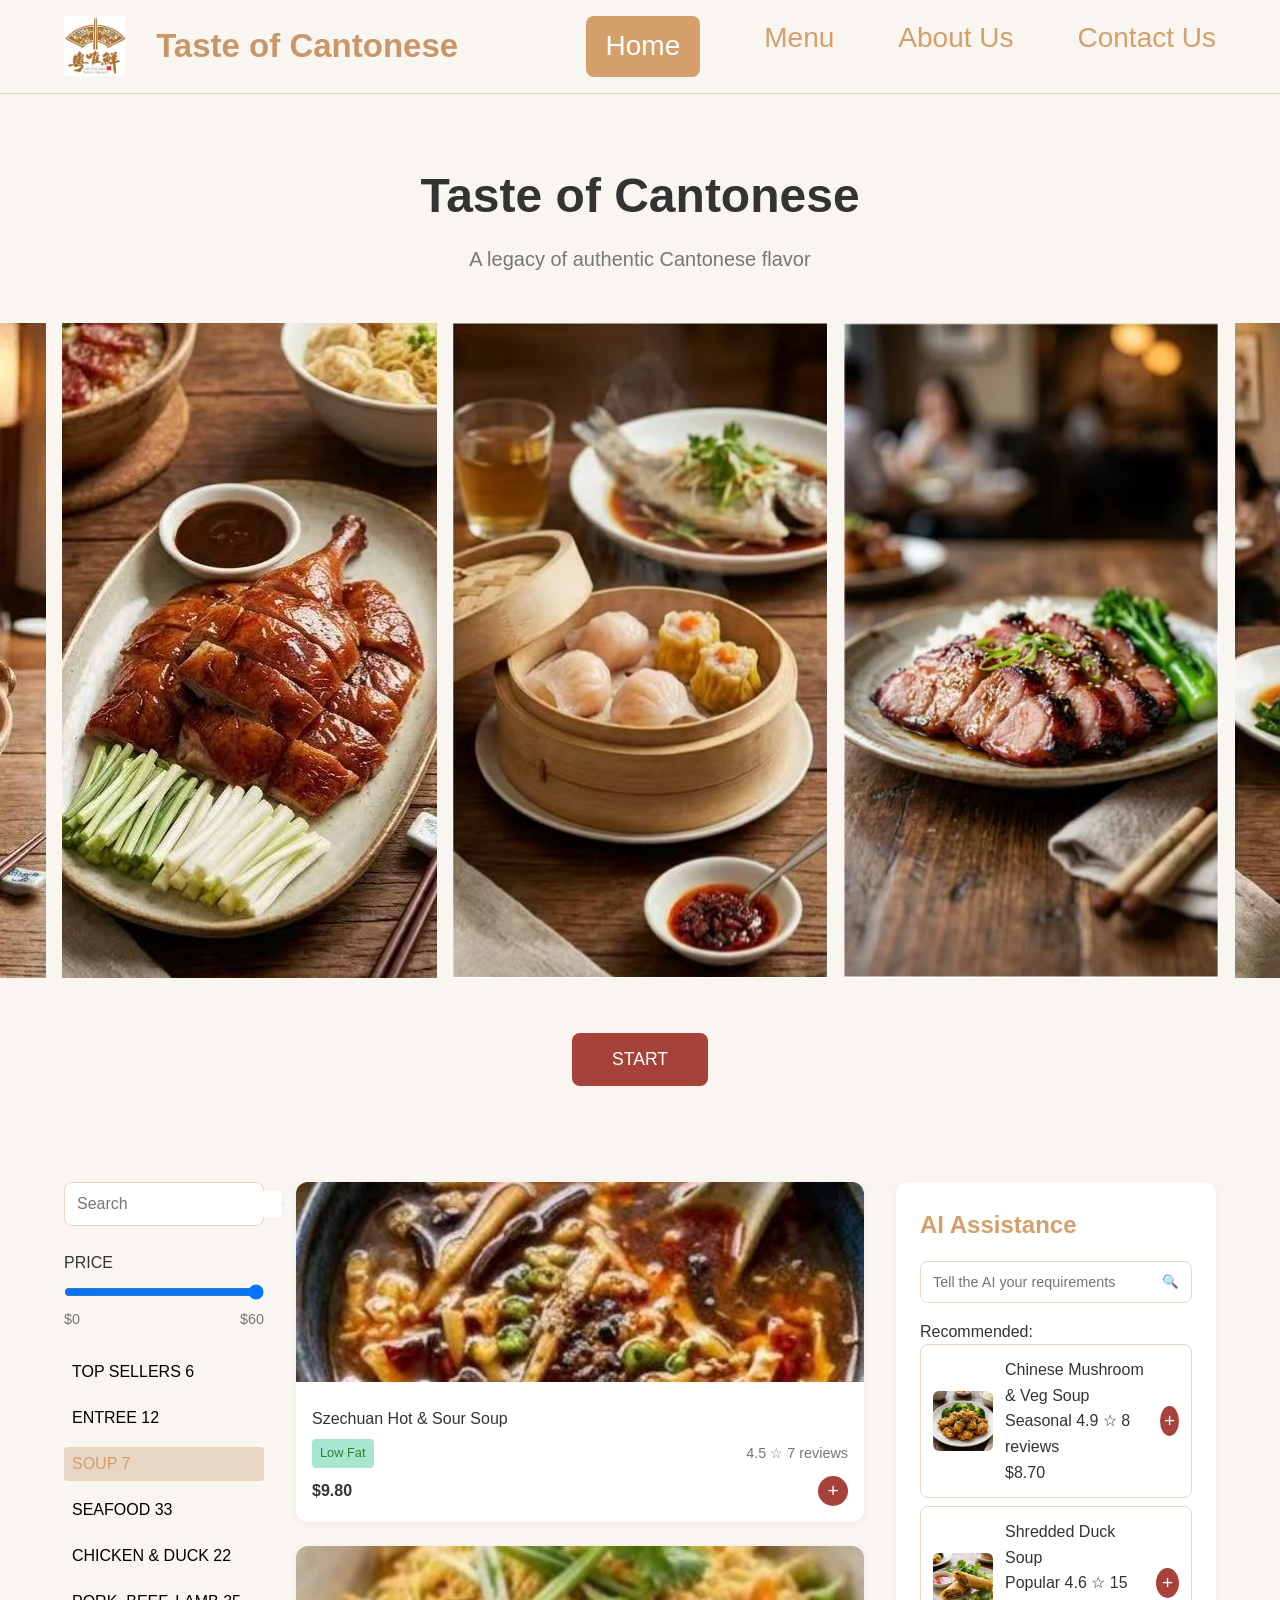
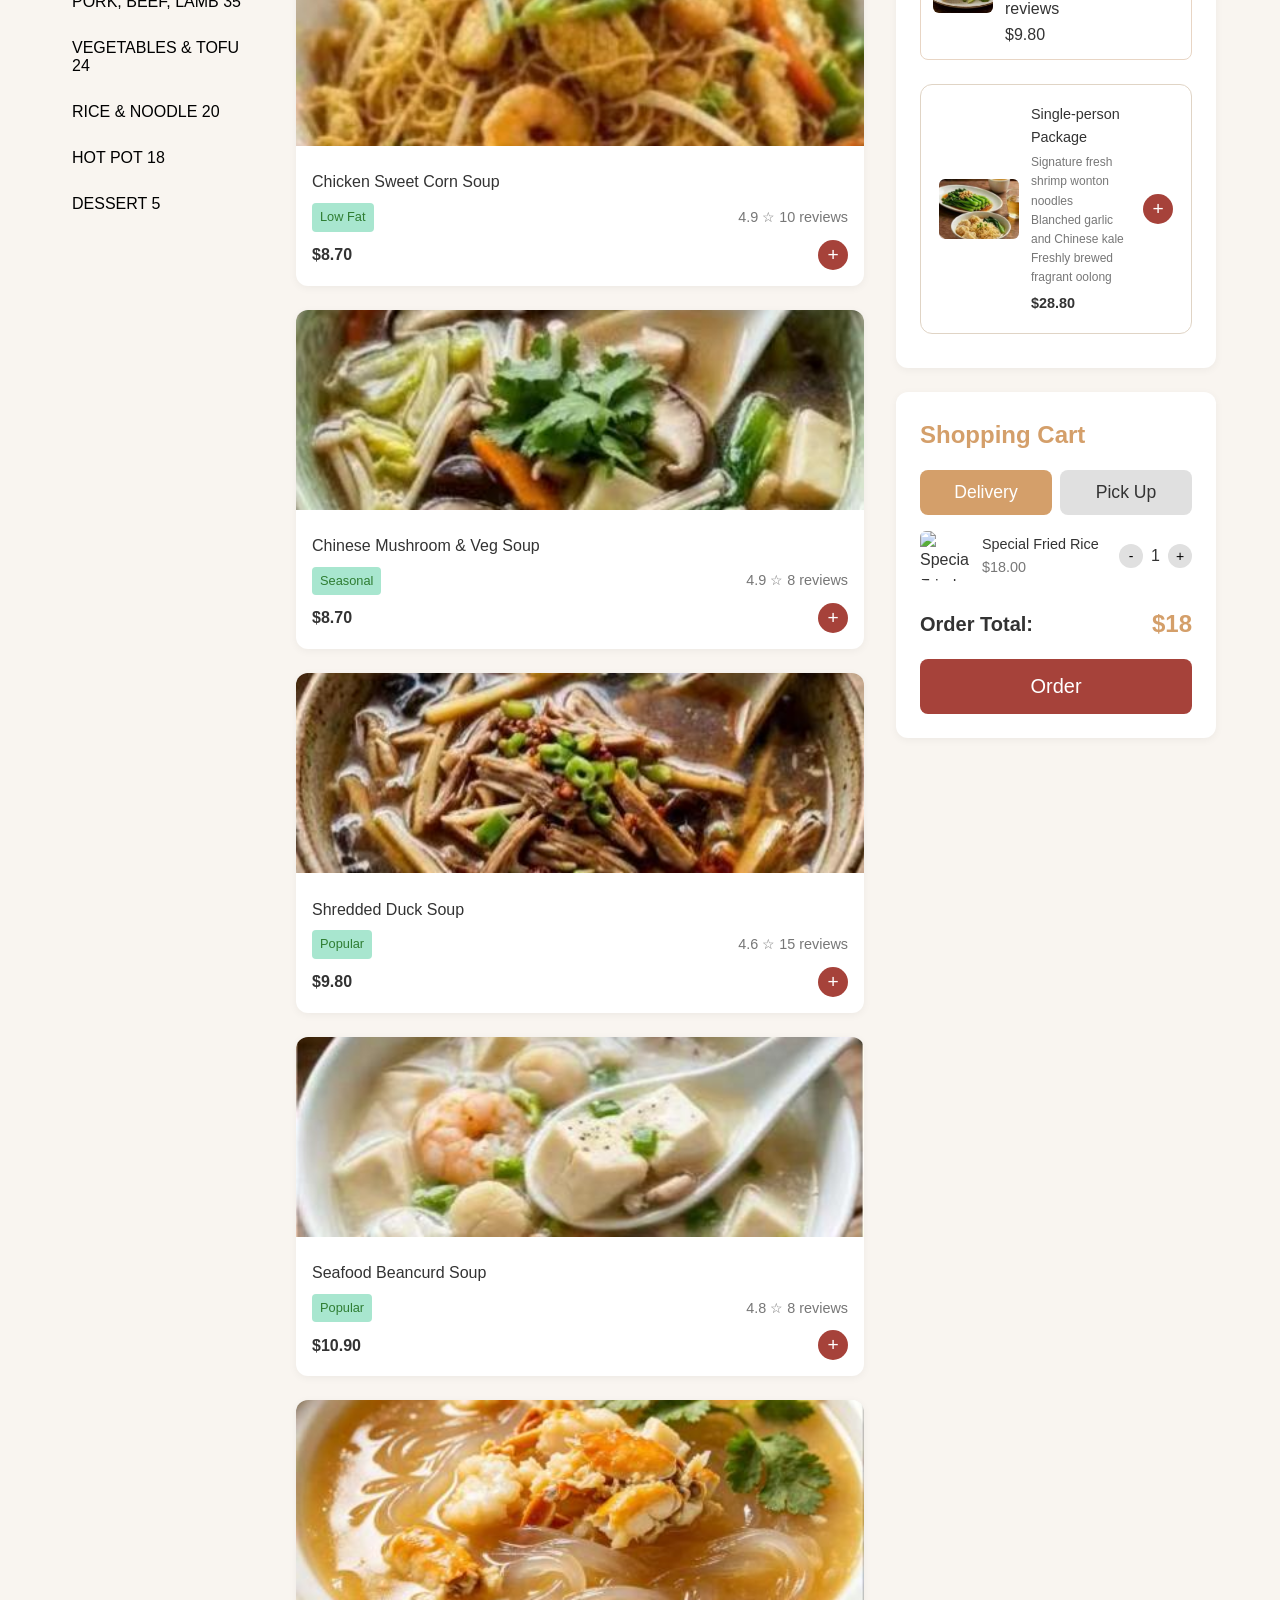
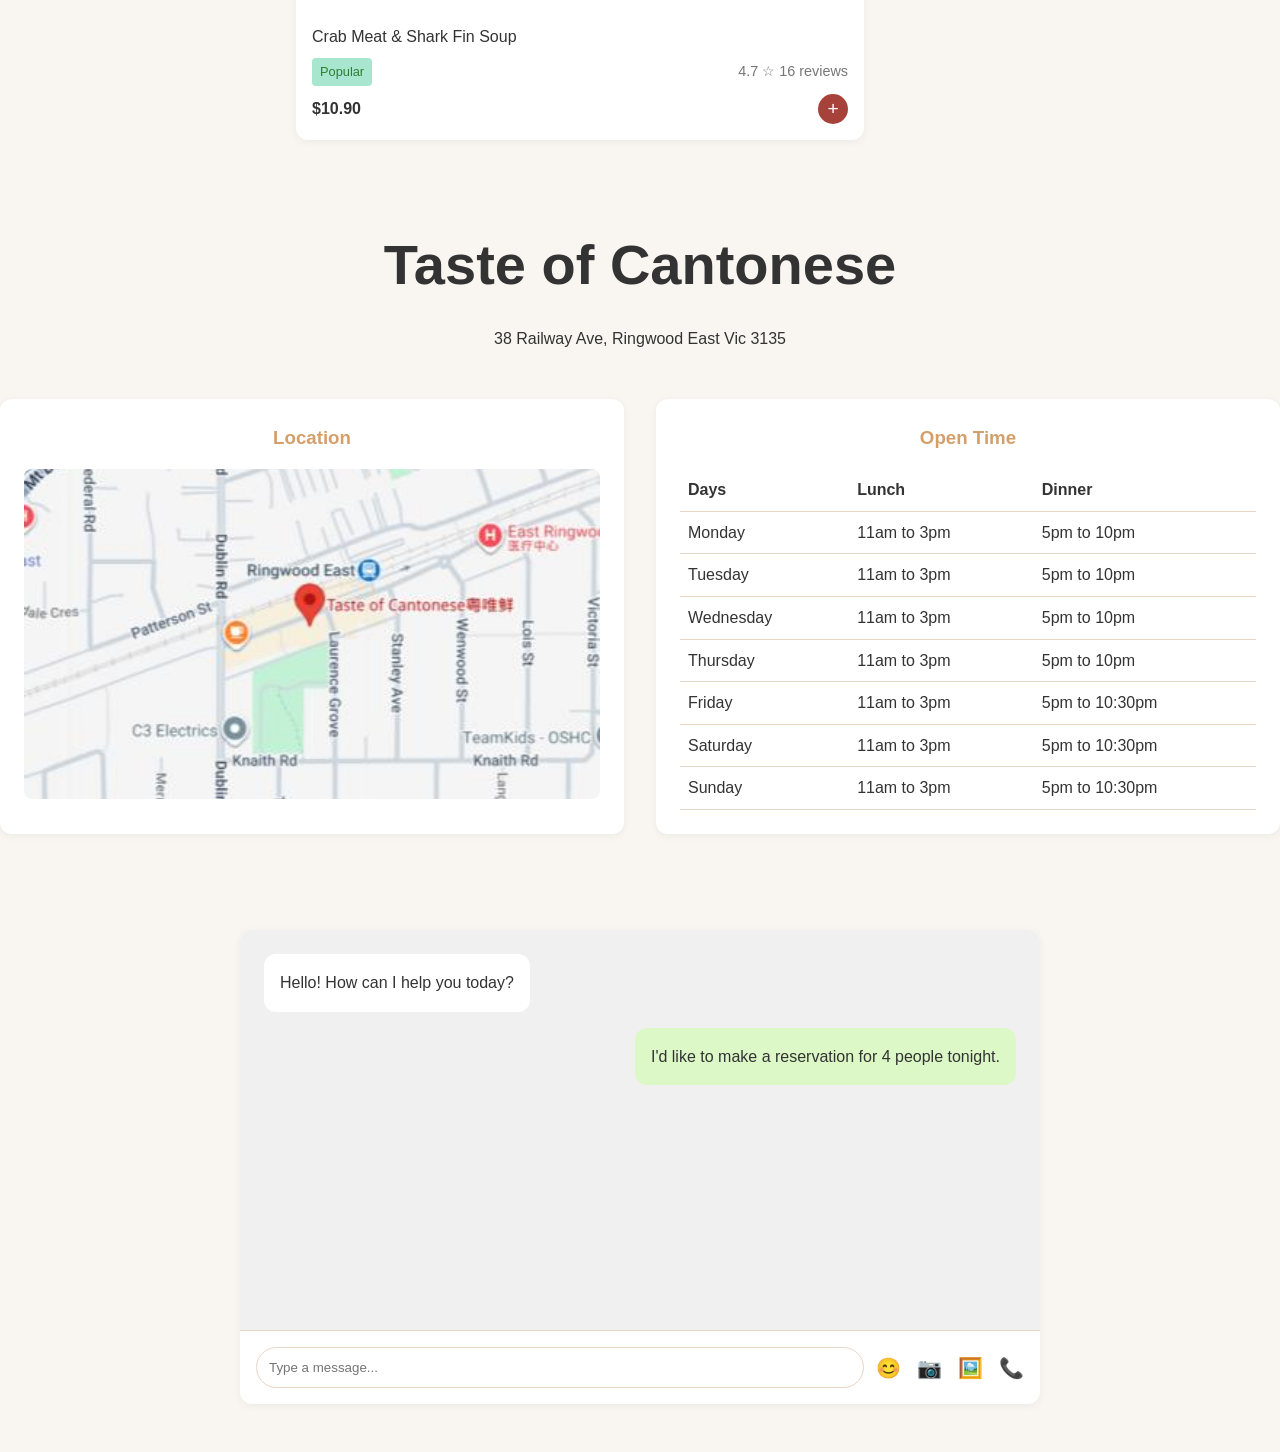
==== my-first-website/index.html @ 7be502c4 "add subtitle beside the logo" ====
<!DOCTYPE html>
<html lang="en">
<head>
    <meta charset="UTF-8">
    <meta name="viewport" content="width=device-width, initial-scale=1.0">
    <title>Taste of Cantonese</title>
    <link rel="stylesheet" href="style.css">
</head>
<body>
  <!--navigation-->
  <nav class="navbar">
        <div class="logo">
            <img src="logo.jpg"alt="Logo">
        </div>
        <div class="header-title">
            <h2>Taste of Cantonese</h2>
        </div>
        <div class="nav-links">
            <a href="#home" class="active">Home</a>
            <a href="#menu">Menu</a>
            <a href="#about">About Us</a>
            <a href="#contact">Contact Us</a>
        </div>
    </nav>
  <!--Home-->
  <section id="home" class="home-page">
        <h1 class="home-title">Taste of Cantonese</h1>
        <p class="home-subtitle">A legacy of authentic Cantonese flavor</p>
        
        <div class="food-gallery">
            <div class="food-card">
                <img src="food1.jpg" alt="Claypot Rice">
            </div>
            <div class="food-card">
                <img src="food2.jpg" alt="Roast Duck">
            </div>
            <div class="food-card">
                <img src="food3.jpg" alt="Dim Sum">
            </div>
            <div class="food-card">
                <img src="food4.jpg" alt="BBQ Pork">
            </div>
            <div class="food-card">
                <img src="food5.jpg" alt="Beef Noodles">
            </div>
        </div>

        <button class="start-btn">START</button>
    </section>

  <!--Menu-->
  <section id="menu" class="menu-page container">
        <!-- Sidebar Filters -->
        <div class="sidebar">
            <div class="search-bar">
                <input type="text" placeholder="Search">
                <button type="submit"></button>
            </div>

            <div class="price-filter">
                <label>PRICE</label>
                <input type="range" min="0" max="60" value="60" class="price-slider">
                <div class="price-range">
                    <span>$0</span>
                    <span>$60</span>
                </div>
            </div>

            <div class="category-list">
                <button>TOP SELLERS 6</button>
                <button>ENTREE 12</button>
                <button class="active">SOUP 7</button>
                <button>SEAFOOD 33</button>
                <button>CHICKEN & DUCK 22</button>
                <button>PORK, BEEF, LAMB 35</button>
                <button>VEGETABLES & TOFU 24</button>
                <button>RICE & NOODLE 20</button>
                <button>HOT POT 18</button>
                <button>DESSERT 5</button>
            </div>
        </div>

  <!--Menu Grid-->
  <div class="menu-grid">
            <!-- Soup Items -->
            <div class="menu-card" onclick="openModal('Szechuan Hot & Sour Soup', '$9.80', 'menucard1.jpg', 'Low Fat', 4.5, '7 reviews')">
                <img src="menucard7.jpg" alt="Szechuan Hot & Sour Soup">
                <div class="card-content">
                    <h3 class="card-title">Szechuan Hot & Sour Soup</h3>
                    <div class="card-tags">
                        <span class="tag">Low Fat</span>
                        <div class="rating">
                            <span>4.5</span>
                            <span>☆</span>
                            <span>7 reviews</span>
                        </div>
                    </div>
                    <div class="card-footer">
                        <span class="price">$9.80</span>
                        <button class="add-btn">+</button>
                    </div>
                </div>
            </div>

            <div class="menu-card">
                <img src="menucard8.jpg" alt="Chicken Sweet Corn Soup">
                <div class="card-content">
                    <h3 class="card-title">Chicken Sweet Corn Soup</h3>
                    <div class="card-tags">
                        <span class="tag">Low Fat</span>
                        <div class="rating">
                            <span>4.9</span>
                            <span>☆</span>
                            <span>10 reviews</span>
                        </div>
                    </div>
                    <div class="card-footer">
                        <span class="price">$8.70</span>
                        <button class="add-btn">+</button>
                    </div>
                </div>
            </div>

            <div class="menu-card">
                <img src="menucard9.jpg" alt="Chinese Mushroom & Veg Soup">
                <div class="card-content">
                    <h3 class="card-title">Chinese Mushroom & Veg Soup</h3>
                    <div class="card-tags">
                        <span class="tag">Seasonal</span>
                        <div class="rating">
                            <span>4.9</span>
                            <span>☆</span>
                            <span>8 reviews</span>
                        </div>
                    </div>
                    <div class="card-footer">
                        <span class="price">$8.70</span>
                        <button class="add-btn">+</button>
                    </div>
                </div>
            </div>

            <div class="menu-card">
                <img src="menucard10.jpg" alt="Shredded Duck Soup">
                <div class="card-content">
                    <h3 class="card-title">Shredded Duck Soup</h3>
                    <div class="card-tags">
                        <span class="tag">Popular</span>
                        <div class="rating">
                            <span>4.6</span>
                            <span>☆</span>
                            <span>15 reviews</span>
                        </div>
                    </div>
                    <div class="card-footer">
                        <span class="price">$9.80</span>
                        <button class="add-btn">+</button>
                    </div>
                </div>
            </div>

            <div class="menu-card">
                <img src="menucard11.jpg" alt="Seafood Beancurd Soup">
                <div class="card-content">
                    <h3 class="card-title">Seafood Beancurd Soup</h3>
                    <div class="card-tags">
                        <span class="tag">Popular</span>
                        <div class="rating">
                            <span>4.8</span>
                            <span>☆</span>
                            <span>8 reviews</span>
                        </div>
                    </div>
                    <div class="card-footer">
                        <span class="price">$10.90</span>
                        <button class="add-btn">+</button>
                    </div>
                </div>
            </div>

            <div class="menu-card">
                <img src="menucard12.jpg" alt="Crab Meat & Shark Fin Soup">
                <div class="card-content">
                    <h3 class="card-title">Crab Meat & Shark Fin Soup</h3>
                    <div class="card-tags">
                        <span class="tag">Popular</span>
                        <div class="rating">
                            <span>4.7</span>
                            <span>☆</span>
                            <span>16 reviews</span>
                        </div>
                    </div>
                    <div class="card-footer">
                        <span class="price">$10.90</span>
                        <button class="add-btn">+</button>
                    </div>
                </div>
            </div>
        </div>

   <!-- Right Sidebar -->
        <div class="right-sidebar">
            <!-- AI Assistance -->
            <div class="sidebar-box">
                <h3>AI Assistance</h3>
                <div class="ai-search">
                    <input type="text" placeholder="Tell the AI your requirements">
                    <button>🔍</button>
                </div>
                <div class="ai-recommendations">
                    <p class="text-sm text-gray-600 mb-3">Recommended:</p>
                    <div class="recommendation-item">
                        <img src="menucard3.jpg" alt="Chinese Mushroom & Veg Soup">
                        <div>
                            <p class="text-sm font-medium">Chinese Mushroom & Veg Soup</p>
                            <p class="text-xs text-gray-500">Seasonal 4.9 ☆ 8 reviews</p>
                            <p class="text-sm font-semibold">$8.70</p>
                        </div>
                        <button class="add-btn">+</button>
                    </div>
                    <div class="recommendation-item">
                        <img src="menucard4.jpg" alt="Shredded Duck Soup">
                        <div>
                            <p class="text-sm font-medium">Shredded Duck Soup</p>
                            <p class="text-xs text-gray-500">Popular 4.6 ☆ 15 reviews</p>
                            <p class="text-sm font-semibold">$9.80</p>
                        </div>
                        <button class="add-btn">+</button>
                    </div>
                </div>
                <div class="package-item">
                    <img src="single-person package.jpg" alt="Single-person Package">
                    <div class="package-details">
                        <p class="package-title">Single-person Package</p>
                        <p class="package-desc">Signature fresh shrimp wonton noodles<br>Blanched garlic and Chinese kale<br>Freshly brewed fragrant oolong</p>
                        <p class="package-price">$28.80</p>
                    </div>
                    <button class="add-btn">+</button>
                </div>
            </div>

  <!-- Shopping Cart -->
            <div class="sidebar-box">
                <h3>Shopping Cart</h3>
                <div class="cart-header">
                    <button class="cart-tab active">Delivery</button>
                    <button class="cart-tab">Pick Up</button>
                </div>
                <div class="cart-items">
                    <div class="cart-item">
                        <img src="food6.jpg" alt="Special Fried Rice">
                        <div class="cart-item-details">
                            <p class="cart-item-name">Special Fried Rice</p>
                            <p class="cart-item-price">$18.00</p>
                        </div>
                        <div class="cart-item-quantity">
                            <button class="qty-btn">-</button>
                            <span>1</span>
                            <button class="qty-btn">+</button>
                        </div>
                    </div>
                </div>
                <div class="cart-total">
                    <span class="total-label">Order Total:</span>
                    <span class="total-amount">$18</span>
                </div>
                <button class="order-btn" onclick="openPaymentModal()">Order</button>
            </div>
        </div>
    </section>

  <!--About Us-->
  <section id="about" class="about-page container">
        <h1 class="about-title">Taste of Cantonese</h1>
        <a href="https://www.google.com/maps?ll=-37.812625,145.24917&z=16&t=m&hl=zh-CN&gl=US&mapclient=embed&cid=7677060217797160655" target="_blank" class="address-link">38 Railway Ave, Ringwood East Vic 3135</a >
        <div class="about-info">
            <div class="location">
                <h3>Location</h3>
                <div class="map">
                    <!-- Placeholder map -->
                    <img src="map.jpg" alt="Map">
                </div>
            </div>
            <div class="hours">
                <h3>Open Time</h3>
                <table class="hours-table">
                    <thead>
                        <tr>
                            <th>Days</th>
                            <th>Lunch</th>
                            <th>Dinner</th>
                        </tr>
                    </thead>
                    <tbody>
                        <tr>
                            <td>Monday</td>
                            <td>11am to 3pm</td>
                            <td>5pm to 10pm</td>
                        </tr>
                        <tr>
                            <td>Tuesday</td>
                            <td>11am to 3pm</td>
                            <td>5pm to 10pm</td>
                        </tr>
                        <tr>
                            <td>Wednesday</td>
                            <td>11am to 3pm</td>
                            <td>5pm to 10pm</td>
                        </tr>
                        <tr>
                            <td>Thursday</td>
                            <td>11am to 3pm</td>
                            <td>5pm to 10pm</td>
                        </tr>
                        <tr>
                            <td>Friday</td>
                            <td>11am to 3pm</td>
                            <td>5pm to 10:30pm</td>
                        </tr>
                        <tr>
                            <td>Saturday</td>
                            <td>11am to 3pm</td>
                            <td>5pm to 10:30pm</td>
                        </tr>
                        <tr>
                            <td>Sunday</td>
                            <td>11am to 3pm</td>
                            <td>5pm to 10:30pm</td>
                        </tr>
                    </tbody>
                </table>
            </div>
        </div>
    </section>
    
  <!--Contact Us--> 
  <section id="contact" class="contact-page container">
        <div class="chat-container">
            <div class="chat-messages">
                <div class="message bot">
                    <p>Hello! How can I help you today?</p>
                </div>
                <div class="message user">
                    <p>I'd like to make a reservation for 4 people tonight.</p>
                </div>
            </div>
            <div class="message-input">
                <input type="text" placeholder="Type a message...">
                <div class="chat-actions">
                    <button>😊</button>
                    <button>📷</button>
                    <button>🖼️</button>
                    <button>📞</button>
                </div>
            </div>
        </div>
    </section>

<!-- Food Modal -->
    <div id="foodModal" class="modal-overlay">
        <div class="modal">
            <button class="modal-close">&times;</button>
            <h3 class="modal-title">Special Fried Rice $18.00</h3>
            <div class="modal-body">
                <img src="food6.jpg" alt="Special Fried Rice" class="modal-image">
                <div class="modal-description">
                    <p>The signature mixed shrimp fried rice features distinct grains of rice paired with fresh and springy shrimp, diced luncheon meat, and eggs. It is complemented by green beans and corn to enhance the freshness and crispness. The dish is rich in wok aroma, salty, fragrant, and sweet, satisfying with just one bite.</p>
                </div>
            </div>
            <div class="preferences">
                <h4>Preferences</h4>
                <div class="preference-options">
                    <button class="pref-btn active">No Spicy</button>
                    <button class="pref-btn">Slightly Spicy</button>
                    <button class="pref-btn">Extremely Spicy</button>
                </div>
            </div>
            <div class="modal-footer">
                <div class="qty-control">
                    <button class="qty-btn">-</button>
                    <span>1</span>
                    <button class="qty-btn">+</button>
                </div>
                <button class="modal-add-btn">Add</button>
            </div>
        </div>
    </div>

<!-- Payment Modal -->
    <div id="paymentModal" class="modal-overlay">
        <div class="modal">
            <button class="modal-close">&times;</button>
            <h3 class="modal-title">Payment Methods</h3>
            <p class="text-gray-600 mb-4">Please make the payment within 15 minutes</p>
            <p class="mb-4">Please select a payment method</p>
            <div class="payment-options">
                <button class="payment-option">Credit Card</button>
                <button class="payment-option">ApplePay</button>
                <button class="payment-option">Alipay</button>
            </div>
            <button class="confirm-btn">Confirm</button>
        </div>
    </div>

    <!-- Payment Detail Modal -->
    <div id="paymentDetailModal" class="modal-overlay">
        <div class="modal">
            <button class="modal-close">&times;</button>
            <h3 class="modal-title">Payment Detail</h3>
            <form class="payment-form">
                <div class="form-group">
                    <label>Name</label>
                    <input type="text" placeholder="First Name" value="Celina">
                    <input type="text" placeholder="Surname" value="Huang">
                </div>
                <div class="form-group">
                    <label>Phone Number</label>
                    <input type="tel" placeholder="04xxxxxxxx" value="0421451846">
                </div>
                <div class="form-group">
                    <label>Address</label>
                    <input type="text" placeholder="Street, Suburb, State, Postcode" value="85 Barry Street, Carlton, VIC, 3053">
                </div>
                <div class="form-group">
                    <label>Credit Card Number</label>
                    <input type="text" placeholder="xxxx xxxx xxxx xxxx" value="4521 5789 1456">
                </div>
                <div class="form-row">
                    <div class="form-group">
                        <label>CVV</label>
                        <input type="text" placeholder="xxx" value="541">
                    </div>
                    <div class="form-group">
                        <label>Expiry</label>
                        <input type="text" placeholder="xx/xx" value="20/30">
                    </div>
                </div>
                <button type="submit" class="confirm-btn">Pay Now</button>
            </form>
        </div>
    </div>

    <!-- Success Modal -->
    <div id="successModal" class="modal-overlay">
        <div class="modal success-modal">
            <div class="success-icon">
                <svg xmlns="http://www.w3.org/2000/svg" viewBox="0 0 24 24">
                    <path d="M9 16.17L4.83 12l-1.42 1.41L9 19 21 7l-1.41-1.41L9 16.17z"/>
                </svg>
            </div>
            <h3 class="success-title">Payment Success!</h3>
            <p class="success-message">Thank you for your purchase.<br>Your order has been confirmed.</p>
            <button class="back-btn">Back Homepage</button>
        </div>
    </div>

<script>
// Pop-up window control
function openModal(name, price, img, tag, rating, reviews) {
    document.querySelector('.modal-title').innerText = `${name} ${price}`;
    document.querySelector('.modal-image').src = img;
    document.getElementById('foodModal').style.display = 'flex';
}

function openPaymentModal() {
    document.getElementById('paymentModal').style.display = 'flex';
}

// Close the pop-up window
document.querySelectorAll('.modal-close').forEach(btn => {
    btn.onclick = function () {
        document.querySelectorAll('.modal-overlay').forEach(m => {
            m.style.display = 'none';
        });
    };
});

// Payment options
document.querySelectorAll('.payment-option').forEach(option => {
    option.onclick = function () {
        document.getElementById('paymentDetailModal').style.display = 'flex';
    };
});

// Payment success
document.querySelector('.confirm-btn[type="submit"]').onclick = e => {
    e.preventDefault();
    document.querySelectorAll('.modal-overlay').forEach(m => m.style.display = 'none');
    document.getElementById('successModal').style.display = 'flex';
};

// Back homepage
document.querySelector('.back-btn').onclick = () => {
    window.location.hash = 'home';
    document.getElementById('successModal').style.display = 'none';
};

// Shopping cart quantity control
let qty = 1;
const qtyElements = document.querySelectorAll('.qty-control span, .cart-item-quantity span');
const minusBtns = document.querySelectorAll('.qty-btn:first-child');
const plusBtns = document.querySelectorAll('.qty-btn:last-child');

minusBtns.forEach(btn => {
    btn.onclick = () => {
        if (qty > 1) {
            qty--;
            qtyElements.forEach(el => el.innerText = qty);
        }
    };
});

plusBtns.forEach(btn => {
    btn.onclick = () => {
        qty++;
        qtyElements.forEach(el => el.innerText = qty);
    };
});

// All pop-ups are hidden by default
document.querySelectorAll('.modal-overlay').forEach(m => {
    m.style.display = 'none';
    m.style.justifyContent = 'center';
    m.style.alignItems = 'center';
    m.style.position = 'fixed';
    m.style.inset = '0';
    m.style.backgroundColor = 'rgba(0,0,0,0.5)';
    m.style.zIndex = '999';
});
  </script>
</body>
</html>
---- my-first-website/style.css ----
* {
    margin: 0;
    padding: 0;
    box-sizing: border-box;
    font-family: 'Segoe UI', Tahoma, Geneva, Verdana, sans-serif;
}

:root {
    --primary: #D49F6A;
    --primary-dark: #A6423A;
    --light-bg: #F9F5F0;
    --card-bg: #FFFFFF;
    --text-dark: #333333;
    --text-light: #777777;
    --border-color: #E8D5C4;
}

body {
    background-color: var(--light-bg);
    color: var(--text-dark);
    line-height: 1.6;
}

/* Navigation Bar */
.header {
  display: flex;
  align-items: center;
  justify-content: space-between;
  padding: 15px 40px;
}

.header-title {
  font-size: 22px;
  color: #c99669;
  font-weight: 600;
  margin-left: 30px; 
  margin-right: auto;
}

.navbar {
    display: flex;
    justify-content: space-between;
    align-items: center;
    padding: 1rem 5%;
    background-color: var(--light-bg);
    border-bottom: 1px solid var(--border-color);
    position: sticky;
    top: 0;
    z-index: 100;
}

.logo {
    display: flex;
    align-items: center;
    gap: 0.5rem;
}

.logo img {
    height: 60px;
}

.nav-links {
    display: flex;
    gap: 4rem;
}

.nav-links a {
    text-decoration: none;
    color: var(--primary);
    font-size: 1.75rem;
    font-weight: 500;
    transition: all 0.3s ease;
}

.nav-links a:hover, .nav-links a.active {
    background-color: var(--primary);
    color: white;
    padding: 0.5rem 1.25rem;
    border-radius: 8px;
}

/* Page Layout */
.container {
    max-width: 1400px;
    margin: 0 auto;
    padding: 2rem 5%;
}

/* Home Page */
.home-page {
    text-align: center;
    padding: 4rem 0;
}

.home-title {
    font-size: 3rem;
    margin-bottom: 0.5rem;
    color: var(--text-dark);
}

.home-subtitle {
    font-size: 1.25rem;
    color: var(--text-light);
    margin-bottom: 3rem;
}

.food-gallery {
    display: flex;
    justify-content: center;
    gap: 1rem;
    margin-bottom: 3rem;
    overflow: hidden;
}

.food-item {
    transform: rotate(-5deg);
    transition: transform 0.3s ease;
}

.food-item:nth-child(2) { transform: rotate(-2deg); }
.food-item:nth-child(3) { transform: rotate(0deg); }
.food-item:nth-child(4) { transform: rotate(2deg); }
.food-item:nth-child(5) { transform: rotate(5deg); }

.food-item:hover {
    transform: rotate(0deg) scale(1.05);
}

.food-item img {
    height: 300px;
    border-radius: 8px;
    box-shadow: 0 4px 12px rgba(0,0,0,0.1);
}

.start-btn {
    background-color: var(--primary-dark);
    color: white;
    border: none;
    padding: 1rem 2.5rem;
    font-size: 1.1rem;
    border-radius: 8px;
    cursor: pointer;
    transition: background-color 0.3s ease;
}

.start-btn:hover {
    background-color: #8B2E27;
}

/* Menu Page Layout */
.menu-page {
    display: grid;
    grid-template-columns: 200px 1fr 320px;
    gap: 2rem;
}

/* Sidebar Filters */
.sidebar {
    display: flex;
    flex-direction: column;
    gap: 1.5rem;
}

.search-bar {
    display: flex;
    align-items: center;
    border: 1px solid var(--border-color);
    border-radius: 8px;
    padding: 0.5rem;
    background-color: white;
}

.search-bar input {
    border: none;
    outline: none;
    flex: 1;
    padding: 0.25rem;
    font-size: 1rem;
}

.price-filter {
    display: flex;
    flex-direction: column;
    gap: 0.5rem;
}

.price-filter label {
    font-weight: 500;
    color: var(--text-dark);
}

.price-slider {
    width: 100%;
}

.price-range {
    display: flex;
    justify-content: space-between;
    font-size: 0.9rem;
    color: var(--text-light);
}

.category-list {
    display: flex;
    flex-direction: column;
    gap: 0.75rem;
}

.category-list button {
    text-align: left;
    background: none;
    border: none;
    font-size: 1rem;
    padding: 0.5rem;
    border-radius: 4px;
    cursor: pointer;
    transition: all 0.2s ease;
}

.category-list button:hover, .category-list button.active {
    background-color: var(--border-color);
    color: var(--primary);
}

/* Menu Grid */
.menu-grid {
    display: grid;
    grid-template-columns: repeat(auto-fill, minmax(280px, 1fr));
    gap: 1.5rem;
}

.menu-card {
    background-color: white;
    border-radius: 12px;
    overflow: hidden;
    box-shadow: 0 2px 8px rgba(0,0,0,0.05);
    transition: transform 0.2s ease;
    cursor: pointer;
}

.menu-card:hover {
    transform: translateY(-5px);
}

.menu-card img {
    width: 100%;
    height: 200px;
    object-fit: cover;
}

.card-content {
    padding: 1rem;
}

.card-title {
    font-size: 1rem;
    font-weight: 500;
    margin-bottom: 0.5rem;
}

.card-tags {
    display: flex;
    align-items: center;
    justify-content: space-between;
    margin-bottom: 0.5rem;
}

.tag {
    background-color: #A8E6CF;
    color: #2E7D32;
    padding: 0.25rem 0.5rem;
    border-radius: 4px;
    font-size: 0.8rem;
    font-weight: 500;
}

.rating {
    display: flex;
    align-items: center;
    gap: 0.25rem;
    color: var(--text-light);
    font-size: 0.9rem;
}

.card-footer {
    display: flex;
    justify-content: space-between;
    align-items: center;
}

.price {
    font-weight: 600;
    color: var(--text-dark);
}

.add-btn {
    background-color: var(--primary-dark);
    color: white;
    border: none;
    width: 30px;
    height: 30px;
    border-radius: 50%;
    cursor: pointer;
    display: flex;
    align-items: center;
    justify-content: center;
    font-size: 1.2rem;
    transition: background-color 0.2s ease;
}

.add-btn:hover {
    background-color: #8B2E27;
}

/* Right Sidebar */
.right-sidebar {
    display: flex;
    flex-direction: column;
    gap: 1.5rem;
}

.sidebar-box {
    background-color: white;
    border-radius: 12px;
    padding: 1.5rem;
    box-shadow: 0 2px 8px rgba(0,0,0,0.05);
}

.sidebar-box h3 {
    color: var(--primary);
    margin-bottom: 1rem;
    font-size: 1.5rem;
}

/* AI Assistance */
.ai-search {
    display: flex;
    border: 1px solid var(--border-color);
    border-radius: 8px;
    overflow: hidden;
    margin-bottom: 1rem;
}

.ai-search input {
    flex: 1;
    border: none;
    outline: none;
    padding: 0.75rem;
    font-size: 0.9rem;
}

.ai-search button {
    background: none;
    border: none;
    padding: 0.75rem;
    cursor: pointer;
}

.ai-recommendations {
    margin-bottom: 1.5rem;
}

.recommendation-item {
    display: flex;
    align-items: center;
    gap: 0.75rem;
    padding: 0.75rem;
    border: 1px solid var(--border-color);
    border-radius: 8px;
    margin-bottom: 0.5rem;
}

.recommendation-item img {
    width: 60px;
    height: 60px;
    border-radius: 6px;
    object-fit: cover;
}

.package-item {
    border: 1px solid #e0d4c5;
    border-radius: 12px;
    padding: 18px;
    margin: 10px 0;
    display: flex;
    align-items: center;
    justify-content: space-between;
    gap: 12px;
}

.package-item img {
    width: 80px;
    height: 60px;
    border-radius: 6px;
    object-fit: cover;
}

.package-details {
    flex: 1;
}

.package-title {
    font-size: 0.9rem;
    font-weight: 500;
    margin-bottom: 0.25rem;
}

.package-desc {
    font-size: 0.75rem;
    color: var(--text-light);
    margin-bottom: 0.25rem;
}

.package-price {
    font-size: 0.9rem;
    font-weight: 600;
}

/* Shopping Cart */
.cart-header {
    display: flex;
    gap: 0.5rem;
    margin-bottom: 1rem;
}

.cart-tab {
    flex: 1;
    padding: 0.75rem;
    border: none;
    border-radius: 8px;
    font-size: 1.1rem;
    font-weight: 500;
    cursor: pointer;
    transition: all 0.2s ease;
}

.cart-tab.active {
    background-color: var(--primary);
    color: white;
}

.cart-tab:not(.active) {
    background-color: #E0E0E0;
    color: var(--text-dark);
}

.cart-items {
    margin-bottom: 1.5rem;
}

.cart-item {
    display: flex;
    align-items: center;
    gap: 0.75rem;
    margin-bottom: 0.75rem;
}

.cart-item img {
    width: 50px;
    height: 50px;
    border-radius: 6px;
    object-fit: cover;
}

.cart-item-details {
    flex: 1;
}

.cart-item-name {
    font-size: 0.9rem;
    font-weight: 500;
}

.cart-item-price {
    font-size: 0.9rem;
    color: var(--text-light);
}

.cart-item-quantity {
    display: flex;
    align-items: center;
    gap: 0.5rem;
}

.qty-btn {
    background-color: #E0E0E0;
    border: none;
    width: 24px;
    height: 24px;
    border-radius: 50%;
    cursor: pointer;
    display: flex;
    align-items: center;
    justify-content: center;
    padding: 0;
    font-size: 14px;
}

.cart-total {
    display: flex;
    justify-content: space-between;
    align-items: center;
    margin-bottom: 1rem;
}

.total-label {
    font-size: 1.25rem;
    font-weight: 600;
}

.total-amount {
    font-size: 1.5rem;
    font-weight: 700;
    color: var(--primary);
}

.order-btn {
    width: 100%;
    background-color: var(--primary-dark);
    color: white;
    border: none;
    padding: 1rem;
    font-size: 1.25rem;
    border-radius: 8px;
    cursor: pointer;
    transition: background-color 0.2s ease;
}

.order-btn:hover {
    background-color: #8B2E27;
}

/* About Us Page */
.about-page {
    text-align: center;
    padding: 3rem 0;
}

.about-title {
    font-size: 3.5rem;
    margin-bottom: 1rem;
}

.about-info {
    display: grid;
    grid-template-columns: 1fr 1fr;
    gap: 2rem;
    margin-top: 3rem;
    text-align: left;
}

.location {
    background-color: white;
    border-radius: 12px;
    padding: 1.5rem;
    box-shadow: 0 2px 8px rgba(0,0,0,0.05);
    text-align: center;
}

.location h3 {
    color: var(--primary);
    margin-bottom: 1rem;
}

.location p {
    margin-bottom: 1rem;
}

.map {
    width: 100%;
    height: 330px; 
    background-color: #E8E8E8;
    border-radius: 8px;
    overflow: hidden;
    display: flex;
    align-items: center;
    justify-content: center;
}
.map img {
    width: 100%;
    height: 100%;
    object-fit: cover;
    object-position: center;
}

.address-link {
  color: inherit;
  text-decoration: none; 
  cursor: pointer;
}

.address-link:hover {
  text-decoration: underline; 
}

.hours {
    text-align: center;
    background-color: white;
    border-radius: 12px;
    padding: 1.5rem;
    box-shadow: 0 2px 8px rgba(0,0,0,0.05);
}

.hours h3 {
    color: var(--primary);
    margin-bottom: 1rem;
}

.hours-table {
    width: 100%;
    border-collapse: collapse;
}

.hours-table th, .hours-table td {
    padding: 0.5rem;
    text-align: left;
    border-bottom: 1px solid var(--border-color);
}

/* Payment Modal */
.payment-options {
    display: flex;
    flex-direction: column;
    gap: 1rem;
    margin-bottom: 2rem;
}

.payment-option {
    padding: 1rem;
    border: 1px solid var(--border-color);
    border-radius: 8px;
    text-align: center;
    cursor: pointer;
    transition: all 0.2s ease;
}

.payment-option:hover {
    background-color: var(--border-color);
}

.payment-form {
    display: flex;
    flex-direction: column;
    gap: 1rem;
}

.form-group {
    display: flex;
    flex-direction: column;
    gap: 0.25rem;
}

.form-group label {
    font-size: 0.9rem;
    font-weight: 500;
}

.form-group input {
    padding: 0.75rem;
    border: 1px solid var(--border-color);
    border-radius: 6px;
    font-size: 1rem;
}

.form-row {
    display: flex;
    gap: 1rem;
}

.form-row .form-group {
    flex: 1;
}

.confirm-btn {
    background-color: var(--primary-dark);
    color: white;
    border: none;
    padding: 1rem;
    font-size: 1.1rem;
    border-radius: 8px;
    cursor: pointer;
    transition: background-color 0.2s ease;
}

.confirm-btn:hover {
    background-color: #8B2E27;
}

.success-modal {
    text-align: center;
    padding: 3rem 2rem;
}

.success-icon {
    width: 60px;
    height: 60px;
    background-color: #4CAF50;
    border-radius: 50%;
    display: flex;
    align-items: center;
    justify-content: center;
    margin: 0 auto 1rem;
}

.success-icon svg {
    width: 30px;
    height: 30px;
    fill: white;
}

.success-title {
    font-size: 1.75rem;
    color: var(--primary-dark);
    margin-bottom: 0.5rem;
}

.success-message {
    color: var(--text-light);
    margin-bottom: 2rem;
}

.back-btn {
    background-color: var(--primary-dark);
    color: white;
    border: none;
    padding: 0.75rem 1.5rem;
    border-radius: 8px;
    cursor: pointer;
    transition: background-color 0.2s ease;
}

/* Contact Page */
.contact-page {
    display: flex;
    justify-content: center;
    padding: 3rem 0;
}

.chat-container {
    background-color: white;
    border-radius: 12px;
    width: 100%;
    max-width: 800px;
    box-shadow: 0 2px 8px rgba(0,0,0,0.05);
    overflow: hidden;
}

.chat-messages {
    height: 400px;
    padding: 1.5rem;
    background-color: #F0F0F0;
    display: flex;
    flex-direction: column;
    gap: 1rem;
}

.message {
    max-width: 70%;
    padding: 1rem;
    border-radius: 12px;
    position: relative;
}

.message.bot {
    align-self: flex-start;
    background-color: white;
}

.message.user {
    align-self: flex-end;
    background-color: #DCF8C6;
}

.message-input {
    display: flex;
    padding: 1rem;
    border-top: 1px solid var(--border-color);
}

.message-input input {
    flex: 1;
    padding: 0.75rem;
    border: 1px solid var(--border-color);
    border-radius: 24px;
    outline: none;
    margin-right: 0.75rem;
}

.chat-actions {
    display: flex;
    align-items: center;
    gap: 1rem;
}

.chat-actions button {
    background: none;
    border: none;
    font-size: 1.25rem;
    cursor: pointer;
}
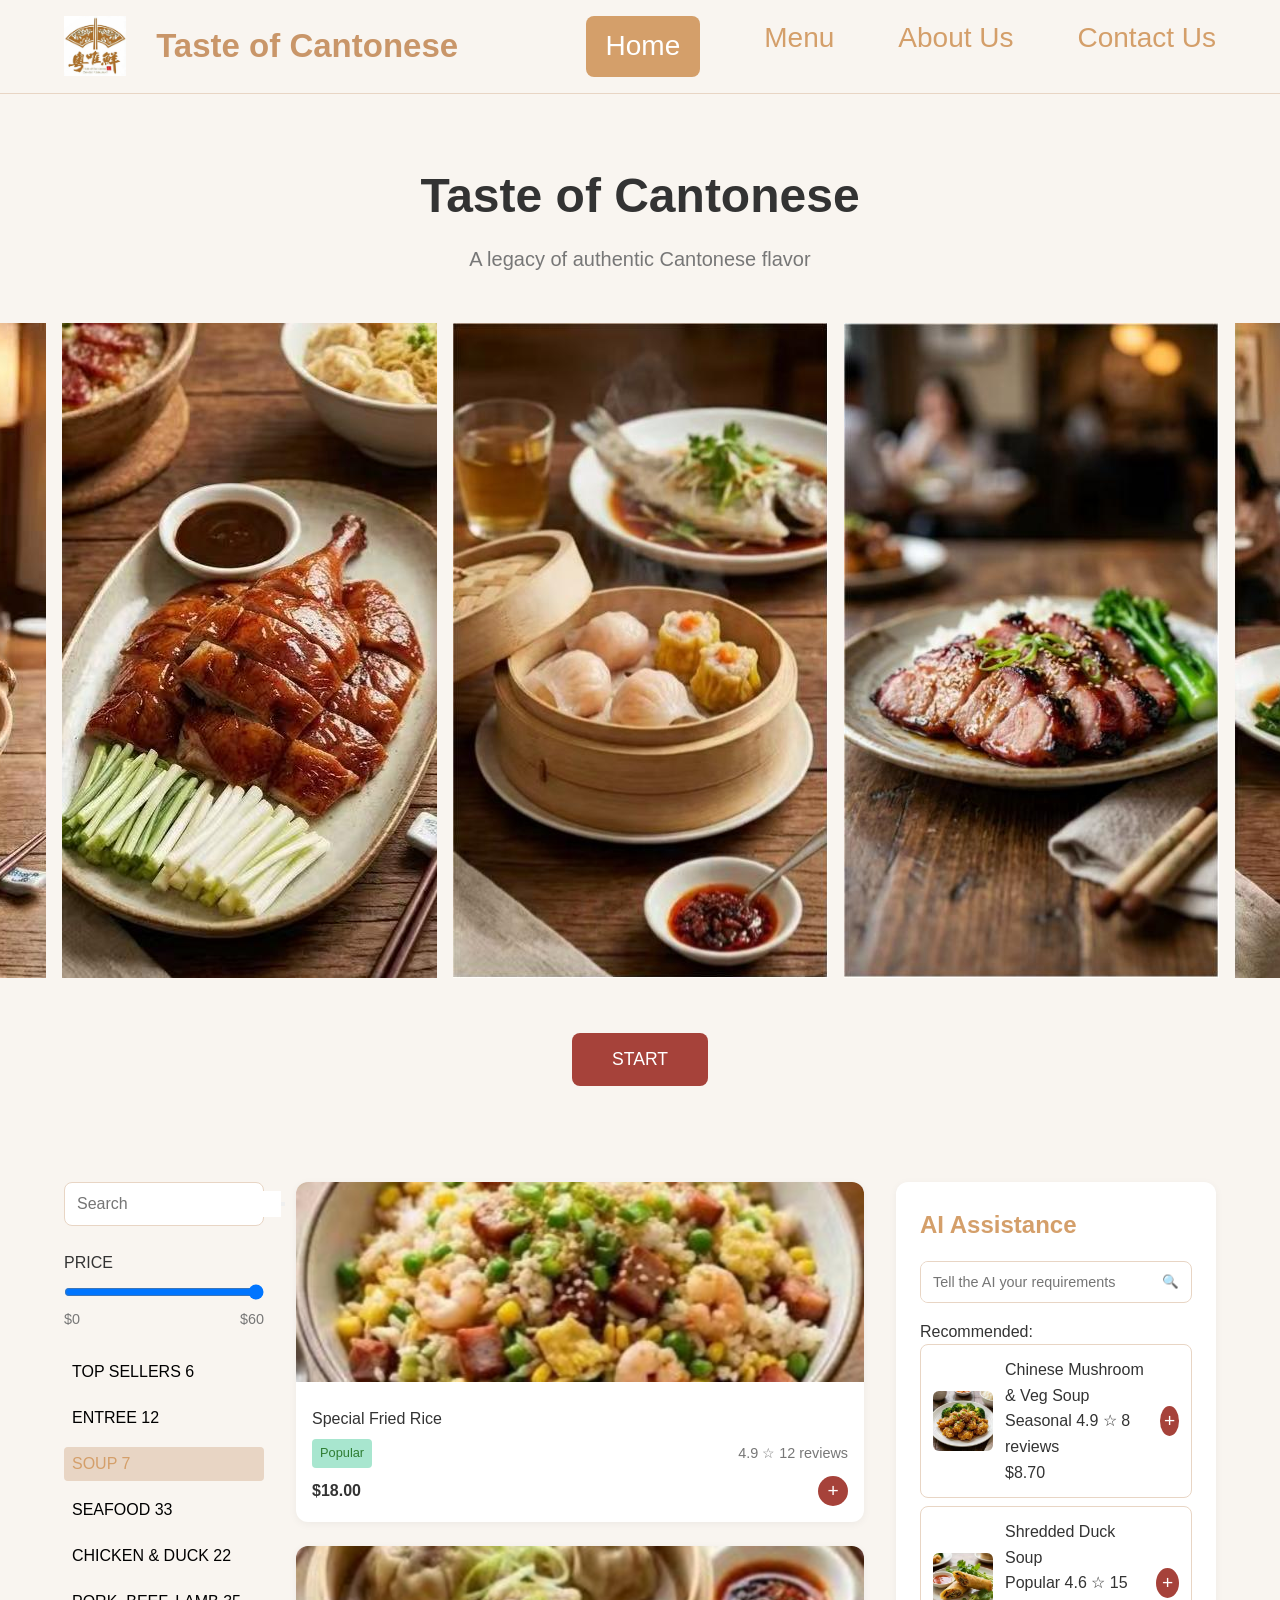
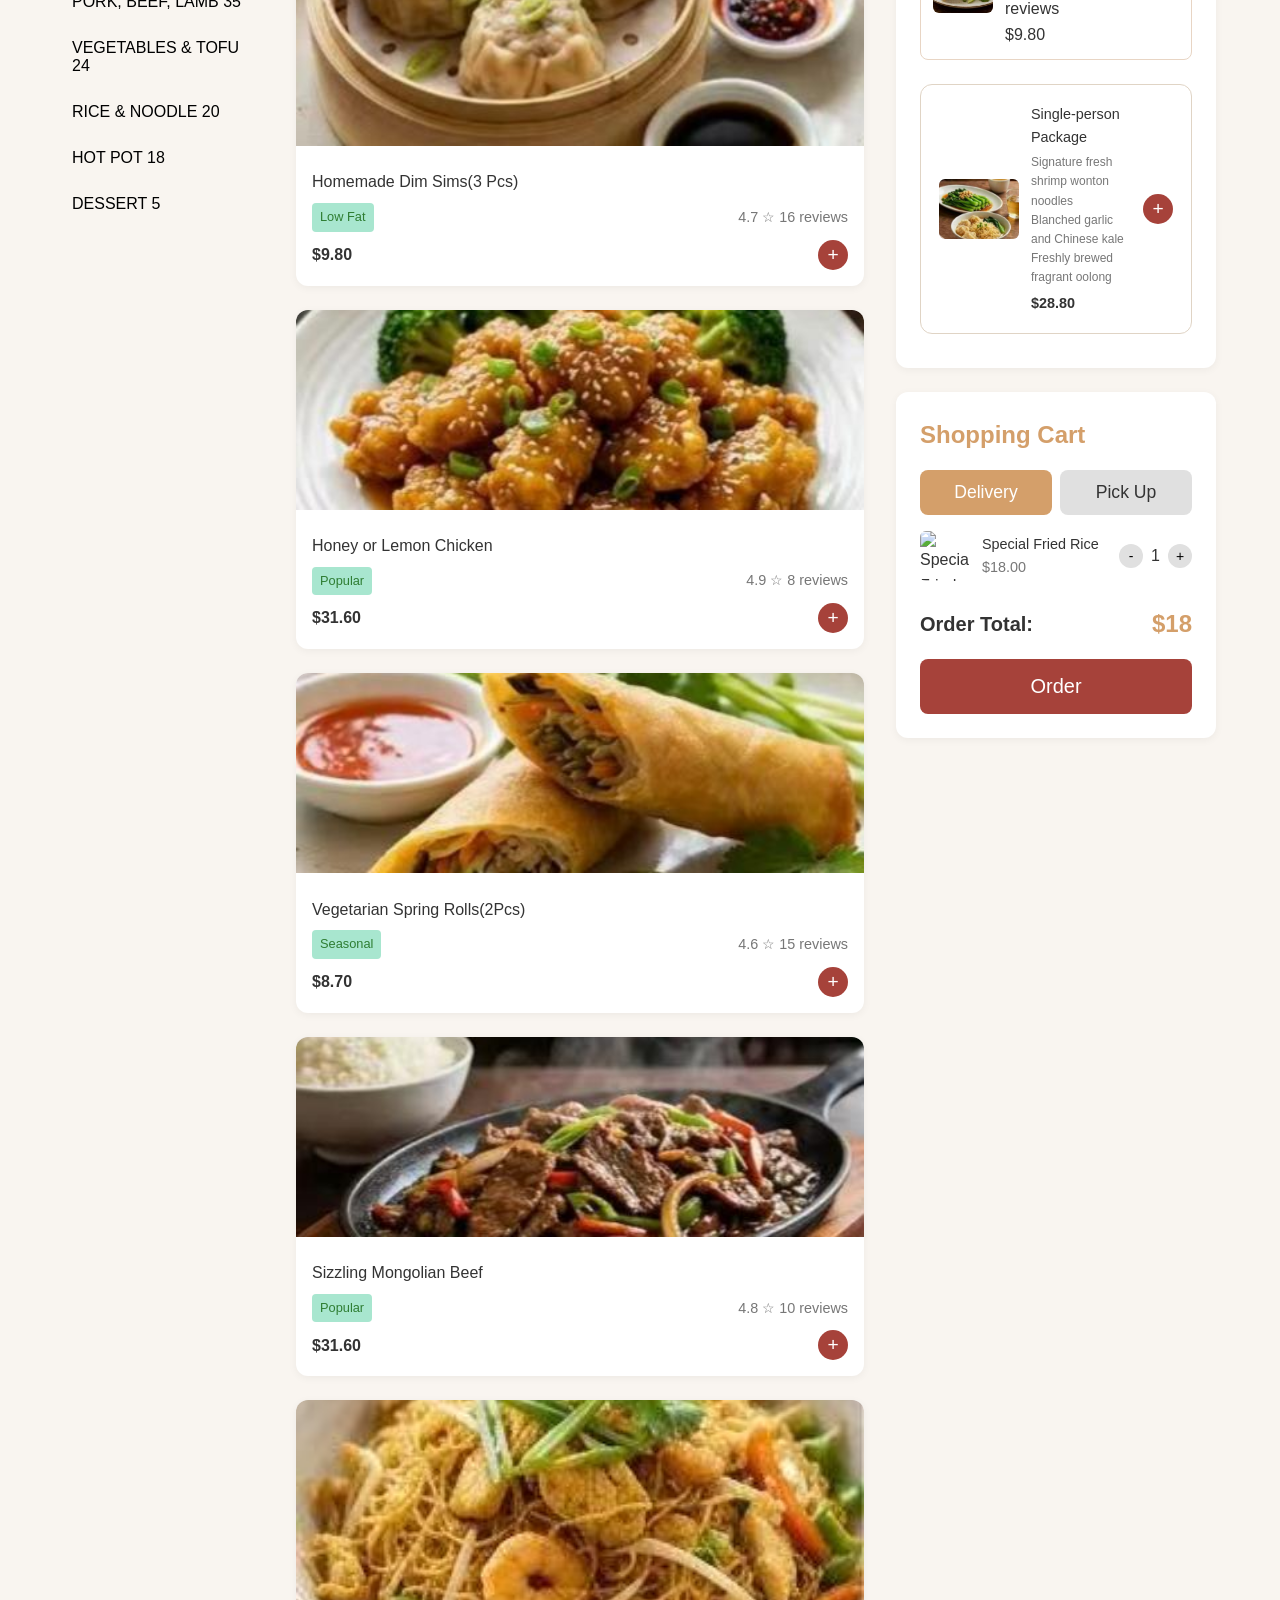
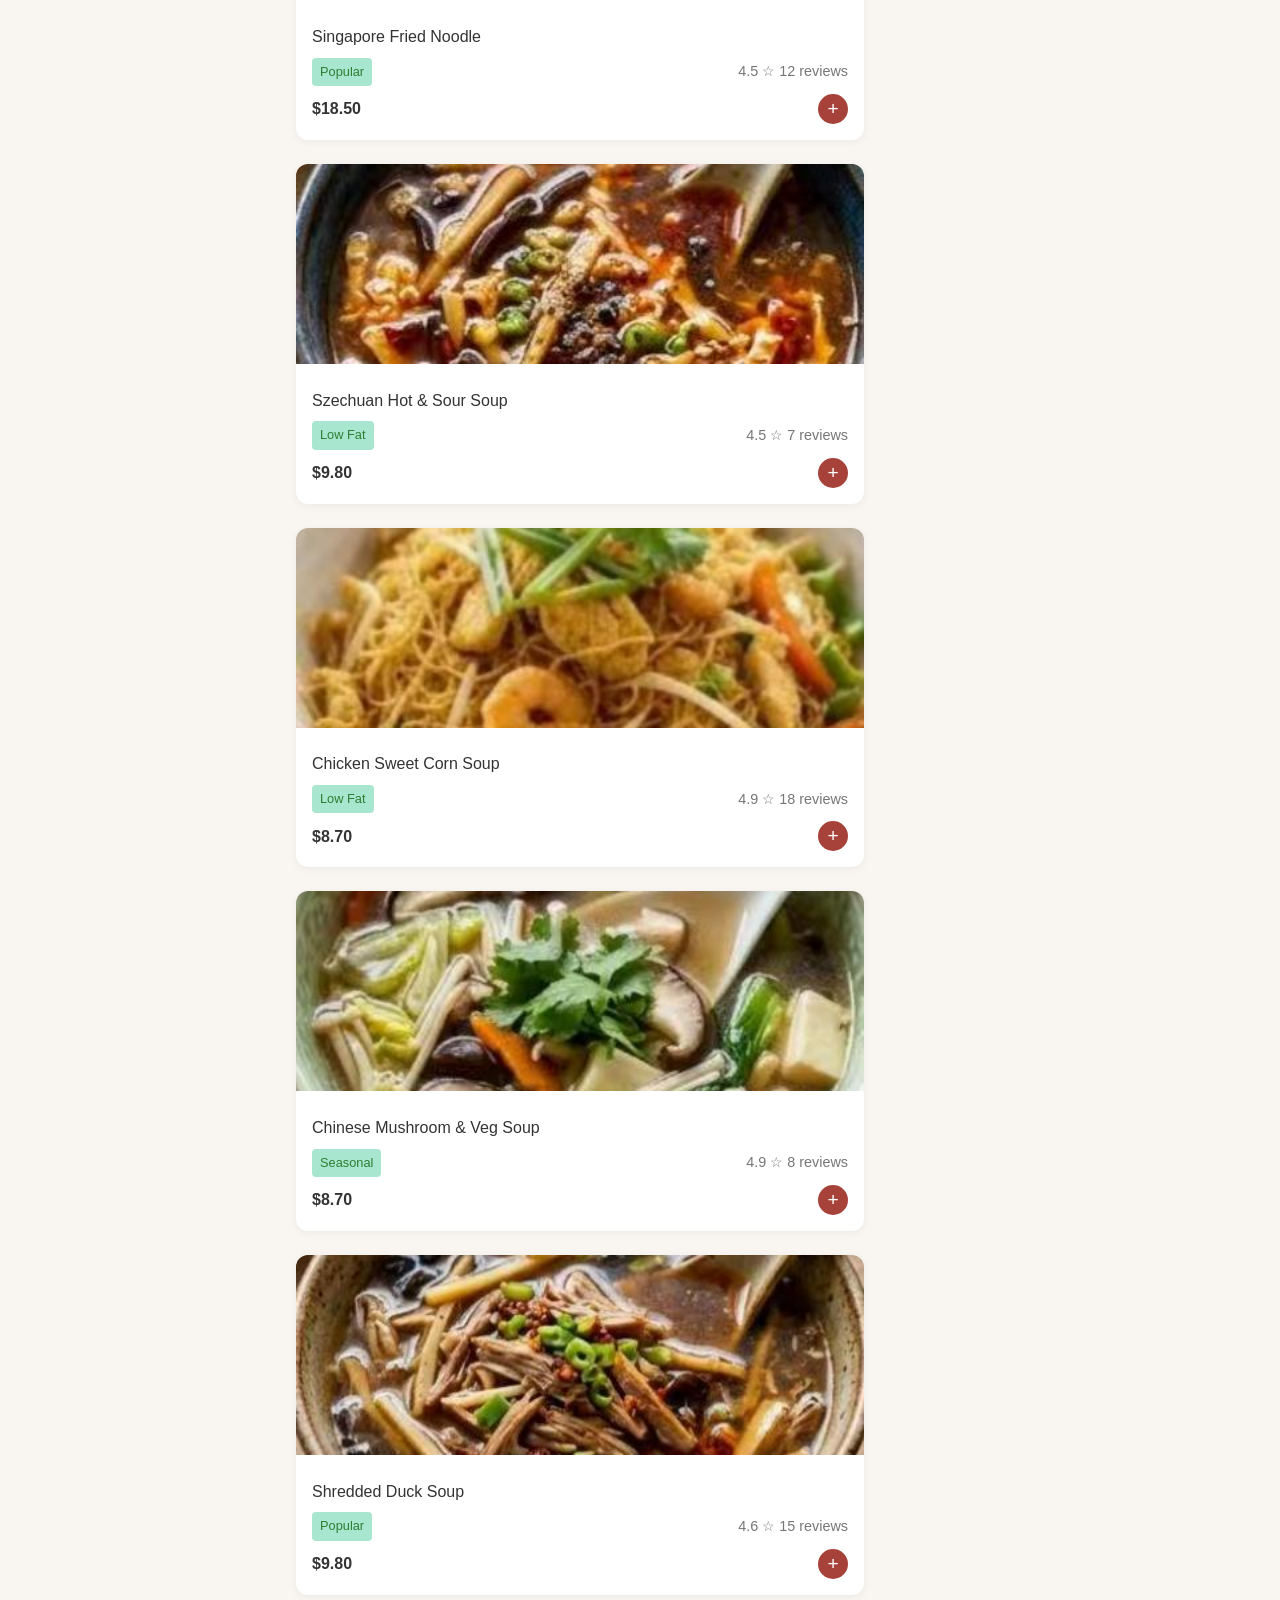
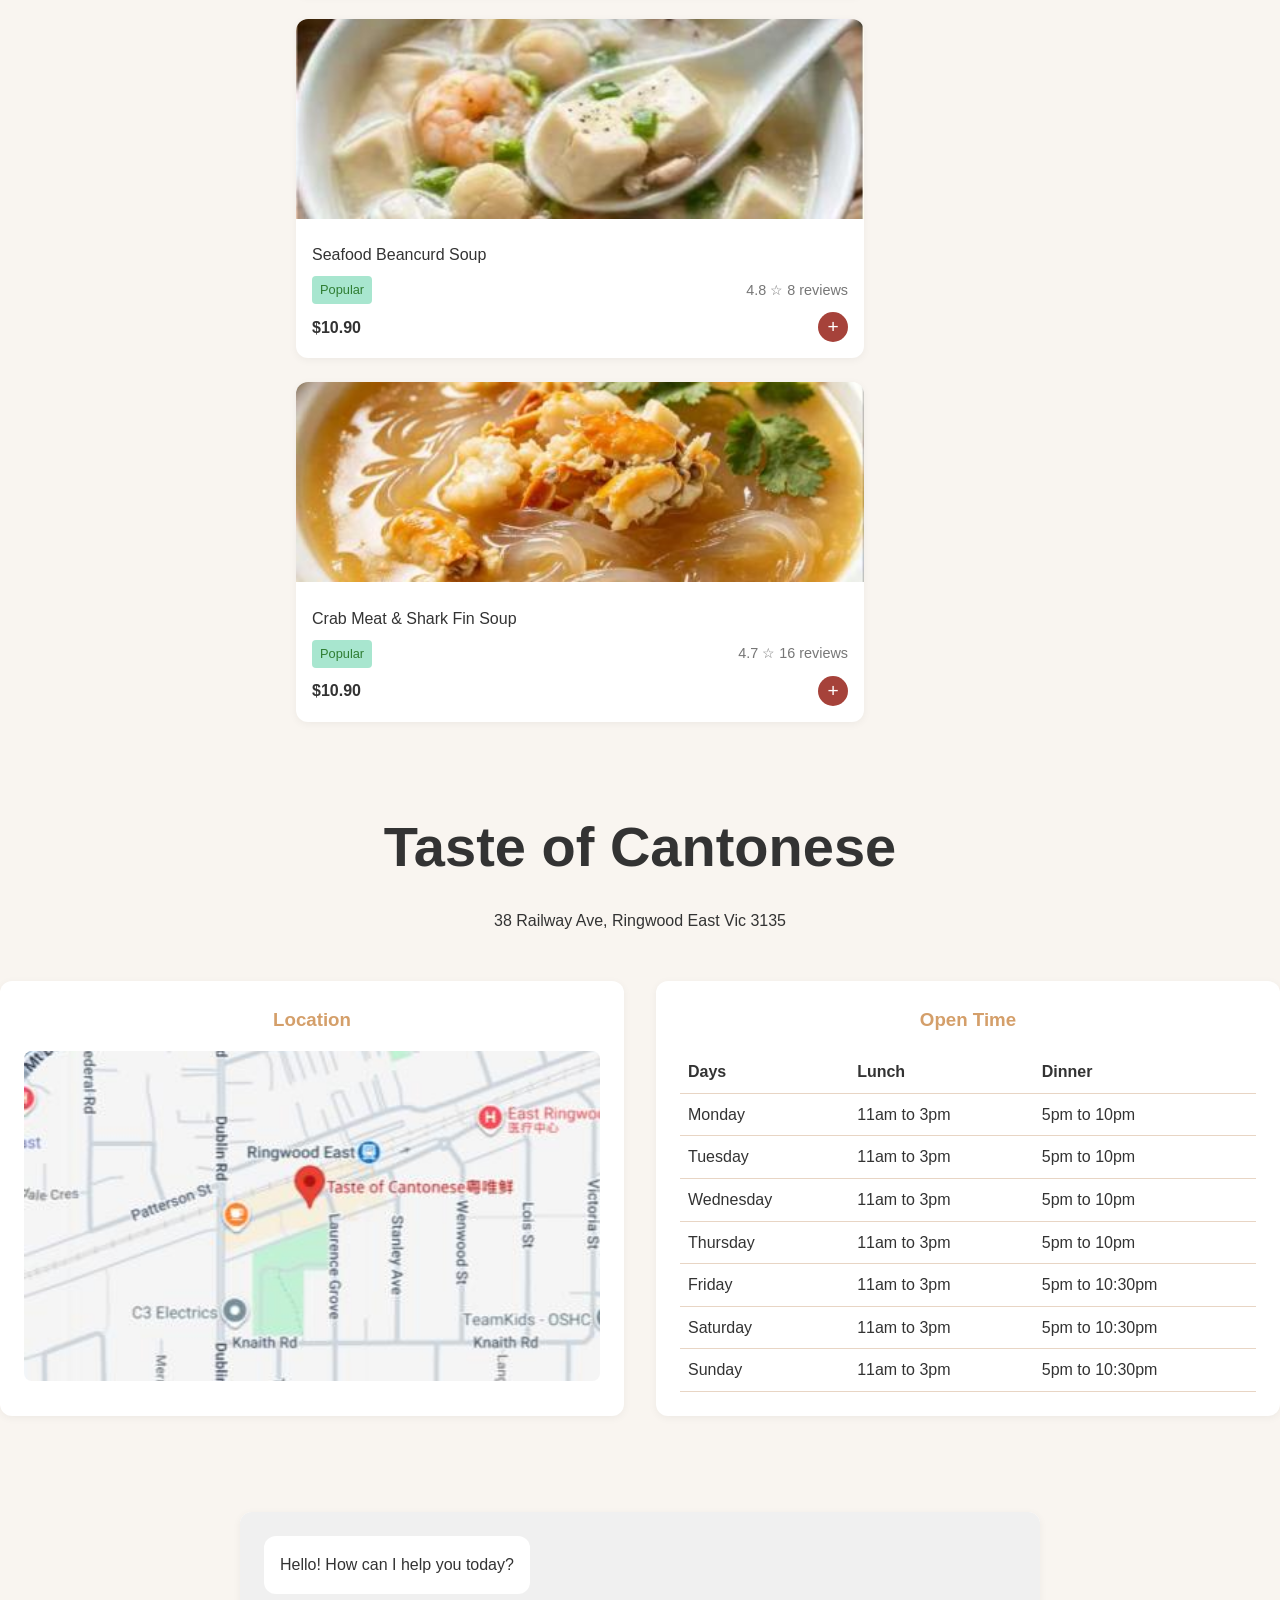
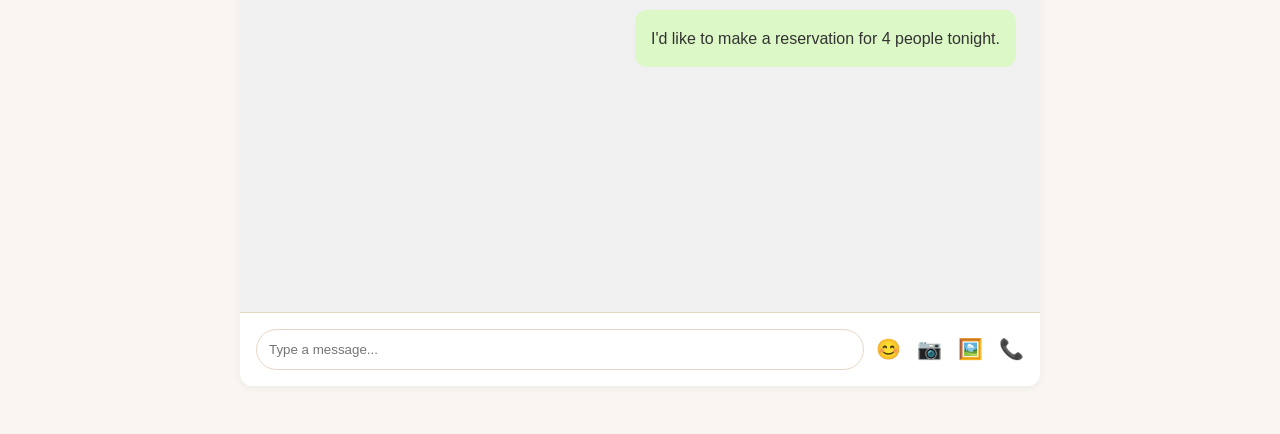
==== commit 19b4e667: "add other menu card and JS" ====
--- a/my-first-website/index.html
+++ b/my-first-website/index.html
@@ -67,23 +67,138 @@
             </div>
 
             <div class="category-list">
-                <button>TOP SELLERS 6</button>
-                <button>ENTREE 12</button>
-                <button class="active">SOUP 7</button>
-                <button>SEAFOOD 33</button>
-                <button>CHICKEN & DUCK 22</button>
-                <button>PORK, BEEF, LAMB 35</button>
-                <button>VEGETABLES & TOFU 24</button>
-                <button>RICE & NOODLE 20</button>
-                <button>HOT POT 18</button>
-                <button>DESSERT 5</button>
+                <button data-category="topsellers">TOP SELLERS 6</button>
+                <button data-category="entree">ENTREE 12</button>
+                <button class="active" data-category="soup">SOUP 7</button>
+                <button data-category="seafood">SEAFOOD 33</button>
+                <button data-category="chicken">CHICKEN & DUCK 22</button>
+                <button data-category="meat">PORK, BEEF, LAMB 35</button>
+                <button data-category="vege">VEGETABLES & TOFU 24</button>
+                <button data-category="rice">RICE & NOODLE 20</button>
+                <button data-category="hotpot">HOT POT 18</button>
+                <button data-category="dessert">DESSERT 5</button>
             </div>
         </div>
 
   <!--Menu Grid-->
   <div class="menu-grid">
+    <!--Top Sellers-->
+    <div class="menu-card" data-category="topsellers" onclick="openModal('Special Fried Rice', '$18.00', 'menucard1.jpg', 'Popular', 4.9, '12 reviews')">
+        <img src="menucard1.jpg" alt="Special Fried Rice">
+        <div class="card-content">
+            <h3 class="card-title">Special Fried Rice</h3>
+            <div class="card-tags">
+                <span class="tag">Popular</span>
+                <div class="rating">
+                    <span>4.9</span>
+                    <span>☆</span>
+                    <span>12 reviews</span>
+                </div>
+            </div>
+            <div class="card-footer">
+                <span class="price">$18.00</span>
+                <button class="add-btn">+</button>
+            </div>
+        </div>
+    </div>
+
+    <div class="menu-card" data-category="topsellers" onclick="openModal('Homemade Dim Sims(3 Pcs)', '$18.00', 'menucard2.jpg', 'Popular', 4.9, '12 reviews')">
+        <img src="menucard2.jpg" alt="Homemade Dim Sims">
+        <div class="card-content">
+            <h3 class="card-title">Homemade Dim Sims(3 Pcs)</h3>
+            <div class="card-tags">
+                <span class="tag">Low Fat</span>
+                <div class="rating">
+                    <span>4.7</span>
+                    <span>☆</span>
+                    <span>16 reviews</span>
+                </div>
+            </div>
+            <div class="card-footer">
+                <span class="price">$9.80</span>
+                <button class="add-btn">+</button>
+            </div>
+        </div>
+    </div>
+
+    <div class="menu-card" data-category="topsellers" onclick="openModal('Honey or Lemon Chicken', '$31.60', 'menucard3.jpg', 'Popular', 4.9, '8 reviews')">
+        <img src="menucard3.jpg" alt="Honey or Lemon Chicken">
+        <div class="card-content">
+            <h3 class="card-title">Honey or Lemon Chicken</h3>
+            <div class="card-tags">
+                <span class="tag">Popular</span>
+                <div class="rating">
+                    <span>4.9</span>
+                    <span>☆</span>
+                    <span>8 reviews</span>
+                </div>
+            </div>
+            <div class="card-footer">
+                <span class="price">$31.60</span>
+                <button class="add-btn">+</button>
+            </div>
+        </div>
+    </div>
+
+    <div class="menu-card" data-category="topsellers" onclick="openModal('Vegetarian Spring Rolls(2Pcs)', '$8.70', 'menucard4.jpg', 'Seasonal', 4.6, '15 reviews')">
+        <img src="menucard4.jpg" alt="Vegetarian Spring Rolls">
+        <div class="card-content">
+            <h3 class="card-title">Vegetarian Spring Rolls(2Pcs)</h3>
+            <div class="card-tags">
+                <span class="tag">Seasonal</span>
+                <div class="rating">
+                    <span>4.6</span>
+                    <span>☆</span>
+                    <span>15 reviews</span>
+                </div>
+            </div>
+            <div class="card-footer">
+                <span class="price">$8.70</span>
+                <button class="add-btn">+</button>
+            </div>
+        </div>
+    </div>
+
+    <div class="menu-card" data-category="topsellers" onclick="openModal('Sizzling Mongolian Beef', '$31.60', 'menucard5.jpg', 'Popular', 4.8, '10 reviews')">
+        <img src="menucard5.jpg" alt="Sizzling Mongolian Beef">
+        <div class="card-content">
+            <h3 class="card-title">Sizzling Mongolian Beef</h3>
+            <div class="card-tags">
+                <span class="tag">Popular</span>
+                <div class="rating">
+                    <span>4.8</span>
+                    <span>☆</span>
+                    <span>10 reviews</span>
+                </div>
+            </div>
+            <div class="card-footer">
+                <span class="price">$31.60</span>
+                <button class="add-btn">+</button>
+            </div>
+        </div>
+    </div>
+
+    <div class="menu-card" data-category="topsellers" onclick="openModal('Singapore Fried Noodle', '$18.50', 'menucard6.jpg', 'Popular', 4.5, '12 reviews')">
+        <img src="menucard6.jpg" alt="Singapore Fried Noodle">
+        <div class="card-content">
+            <h3 class="card-title">Singapore Fried Noodle</h3>
+            <div class="card-tags">
+                <span class="tag">Popular</span>
+                <div class="rating">
+                    <span>4.5</span>
+                    <span>☆</span>
+                    <span>12 reviews</span>
+                </div>
+            </div>
+            <div class="card-footer">
+                <span class="price">$18.50</span>
+                <button class="add-btn">+</button>
+            </div>
+        </div>
+    </div>
+
             <!-- Soup Items -->
-            <div class="menu-card" onclick="openModal('Szechuan Hot & Sour Soup', '$9.80', 'menucard1.jpg', 'Low Fat', 4.5, '7 reviews')">
+            <div class="menu-card" data-category="soup" onclick="openModal('Szechuan Hot & Sour Soup', '$9.80', 'menucard7.jpg', 'Low Fat', 4.5, '7 reviews')">
                 <img src="menucard7.jpg" alt="Szechuan Hot & Sour Soup">
                 <div class="card-content">
                     <h3 class="card-title">Szechuan Hot & Sour Soup</h3>
@@ -102,7 +217,7 @@
                 </div>
             </div>
 
-            <div class="menu-card">
+            <div class="menu-card" data-category="soup" onclick="openModal('Chicken Sweet Corn Soup', '$8.70', 'menucard8.jpg', 'Low Fat', 4.9, '18 reviews')">
                 <img src="menucard8.jpg" alt="Chicken Sweet Corn Soup">
                 <div class="card-content">
                     <h3 class="card-title">Chicken Sweet Corn Soup</h3>
@@ -111,7 +226,7 @@
                         <div class="rating">
                             <span>4.9</span>
                             <span>☆</span>
-                            <span>10 reviews</span>
+                            <span>18 reviews</span>
                         </div>
                     </div>
                     <div class="card-footer">
@@ -121,7 +236,7 @@
                 </div>
             </div>
 
-            <div class="menu-card">
+            <div class="menu-card" data-category="soup" onclick="openModal('Chinese Mushroom & Veg Soup', '$8.70', 'menucard9.jpg', 'Seasonal', 4.9, '8 reviews')">
                 <img src="menucard9.jpg" alt="Chinese Mushroom & Veg Soup">
                 <div class="card-content">
                     <h3 class="card-title">Chinese Mushroom & Veg Soup</h3>
@@ -140,7 +255,7 @@
                 </div>
             </div>
 
-            <div class="menu-card">
+            <div class="menu-card" data-category="soup" onclick="openModal('Shredded Duck Soup', '$9.80', 'menucard10.jpg', 'Popular', 4.6, '15 reviews')">
                 <img src="menucard10.jpg" alt="Shredded Duck Soup">
                 <div class="card-content">
                     <h3 class="card-title">Shredded Duck Soup</h3>
@@ -159,7 +274,7 @@
                 </div>
             </div>
 
-            <div class="menu-card">
+            <div class="menu-card" data-category="soup" onclick="openModal('Seafood Beancurd Soup', '$10.90', 'menucard11.jpg', 'Popular', 4.8, '8 reviews')">
                 <img src="menucard11.jpg" alt="Seafood Beancurd Soup">
                 <div class="card-content">
                     <h3 class="card-title">Seafood Beancurd Soup</h3>
@@ -178,7 +293,7 @@
                 </div>
             </div>
 
-            <div class="menu-card">
+            <div class="menu-card" data-category="soup" onclick="openModal('Crab Meat & Shark Fin Soup', '$10.90', 'menucard12.jpg', 'Popular', 4.7, '16 reviews')">
                 <img src="menucard12.jpg" alt="Crab Meat & Shark Fin Soup">
                 <div class="card-content">
                     <h3 class="card-title">Crab Meat & Shark Fin Soup</h3>
@@ -527,6 +642,29 @@
     m.style.backgroundColor = 'rgba(0,0,0,0.5)';
     m.style.zIndex = '999';
 });
+
+// Classification and filtering function on the left
+const categoryBtns = document.querySelectorAll('.category-list button');
+const menuCards = document.querySelectorAll('.menu-card');
+
+categoryBtns.forEach(btn => {
+  btn.addEventListener('click', () => {
+    // Switch highlights
+    categoryBtns.forEach(b => b.classList.remove('active'));
+    btn.classList.add('active');
+
+    const cat = btn.getAttribute('data-category');
+
+    menuCards.forEach(card => {
+      const cardCat = card.getAttribute('data-category');
+      if (cat === 'all' || cardCat === cat) {
+        card.style.display = 'block';
+      } else {
+        card.style.display = 'none';
+      }
+    });
+  });
+});
   </script>
 </body>
 </html>
--- a/my-first-website/style.css
+++ b/my-first-website/style.css
@@ -530,6 +530,67 @@
     background-color: #8B2E27;
 }
 
+/* Modal */
+.modal-overlay {
+    position: fixed;
+    left: 0;
+    top: 0;
+    width: 100vw;
+    height: 100vh;
+    background-color: rgba(0, 0, 0, 0.5);
+    display: none;
+    justify-content: center;
+    align-items: center;
+    z-index: 9999;
+}
+
+.modal {
+    background-color: var(--light-bg);
+    border: 1px solid var(--border-color);
+    border-radius: 16px;
+    padding: 30px;
+    width: 90%;
+    max-width: 600px;
+    position: relative;
+    box-shadow: 0 4px 20px rgba(0,0,0,0.1);
+}
+
+.modal-close {
+    position: absolute;
+    right: 20px;
+    top: 16px;
+    background: none;
+    border: none;
+    font-size: 22px;
+    cursor: pointer;
+    color: #333;
+}
+
+.modal-image {
+    width: 100%;
+    height: 260px;
+    object-fit: cover;
+    border-radius: 10px;
+    margin-bottom: 16px;
+}
+
+.modal-body,
+.preferences,
+.modal-footer {
+    margin-bottom: 20px;
+}
+
+.modal-add-btn,
+.confirm-btn {
+    width: 100%;
+    padding: 12px;
+    font-size: 16px;
+}
+
+#paymentModal .modal {
+    text-align: center;
+}
+
 /* About Us Page */
 .about-page {
     text-align: center;
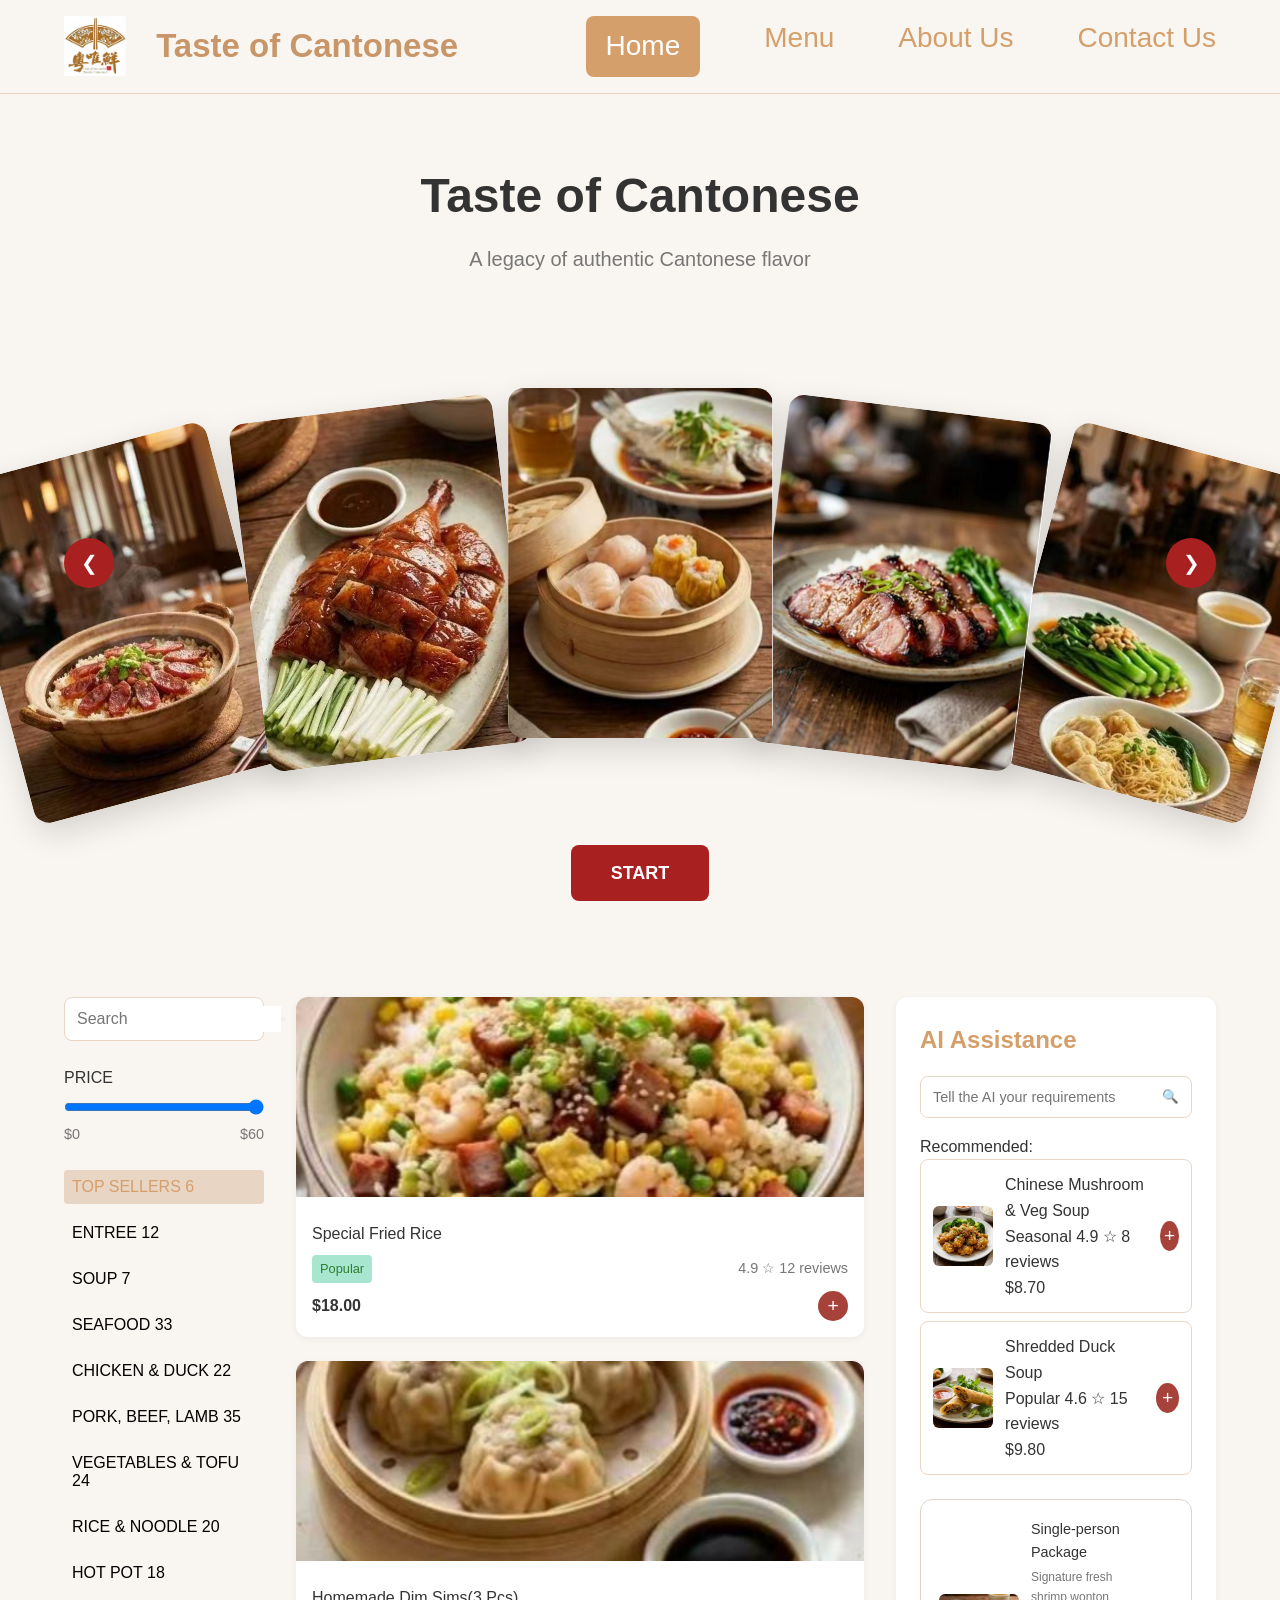
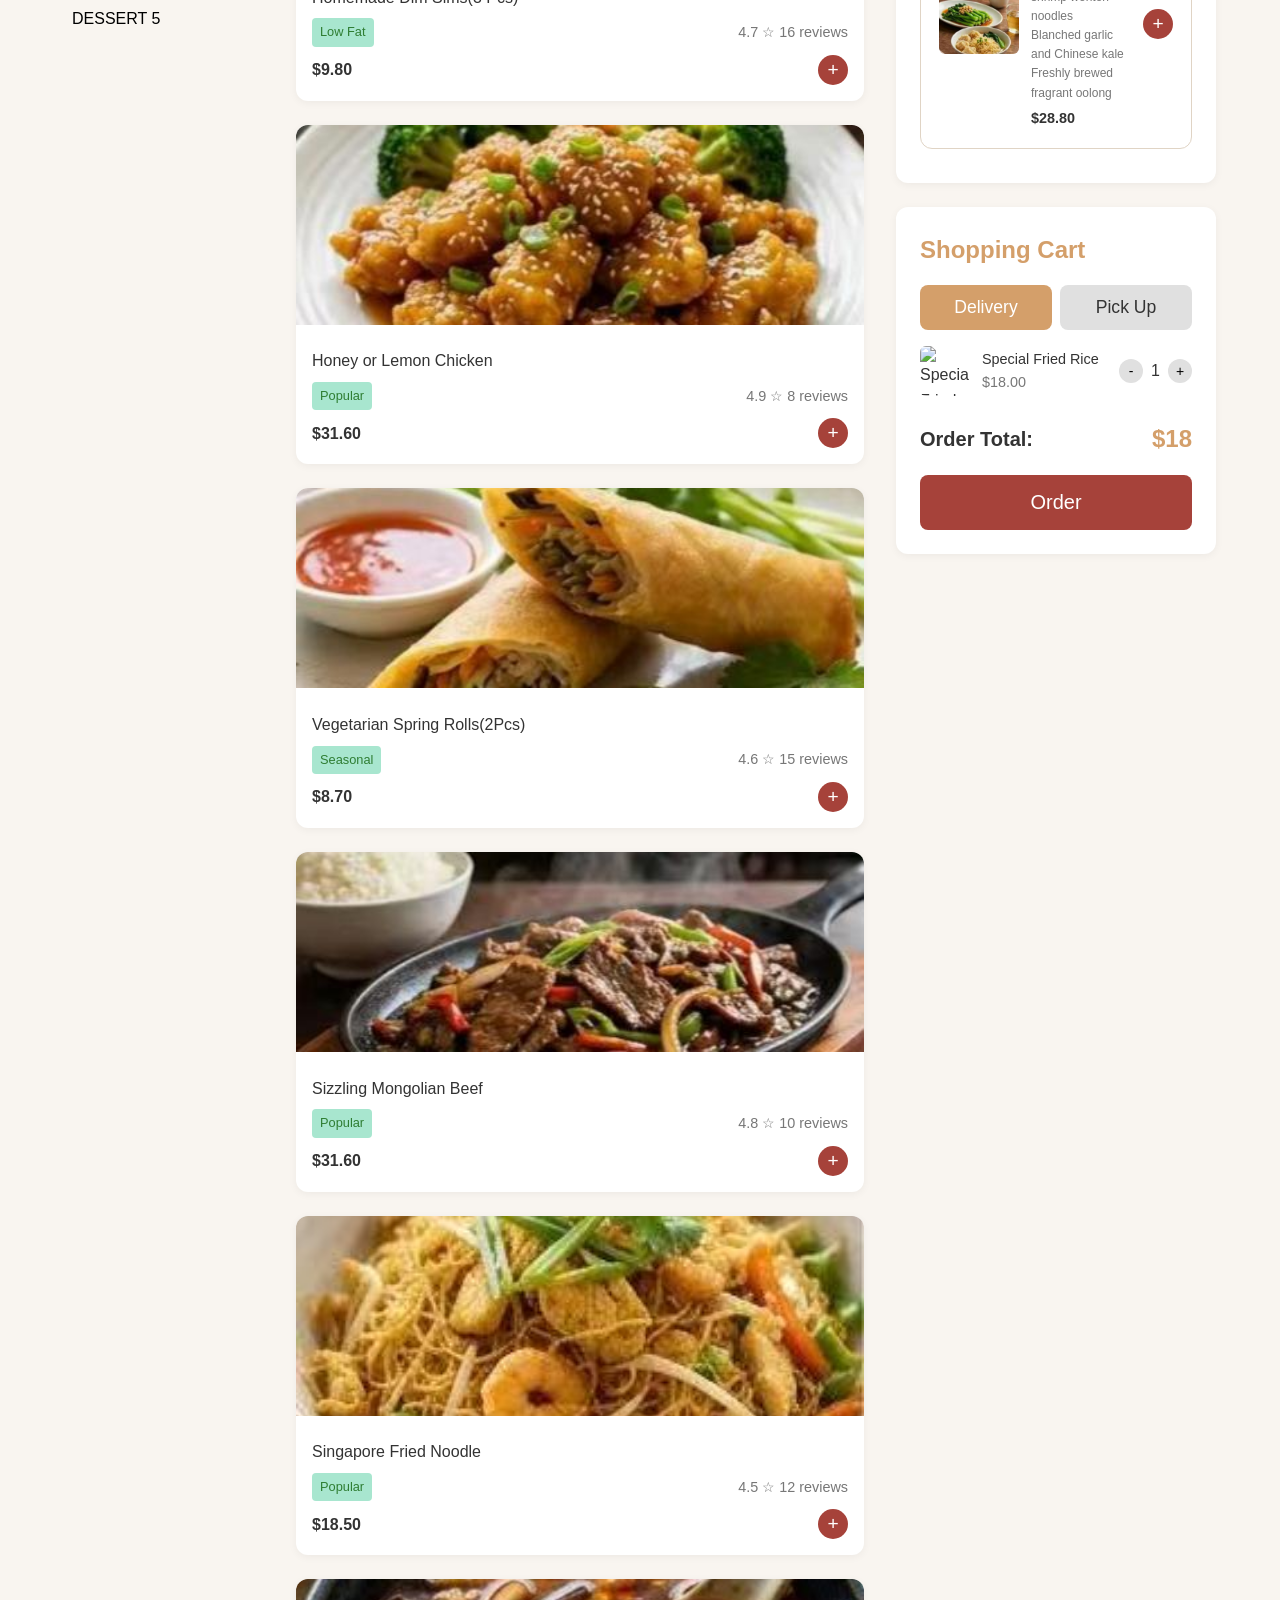
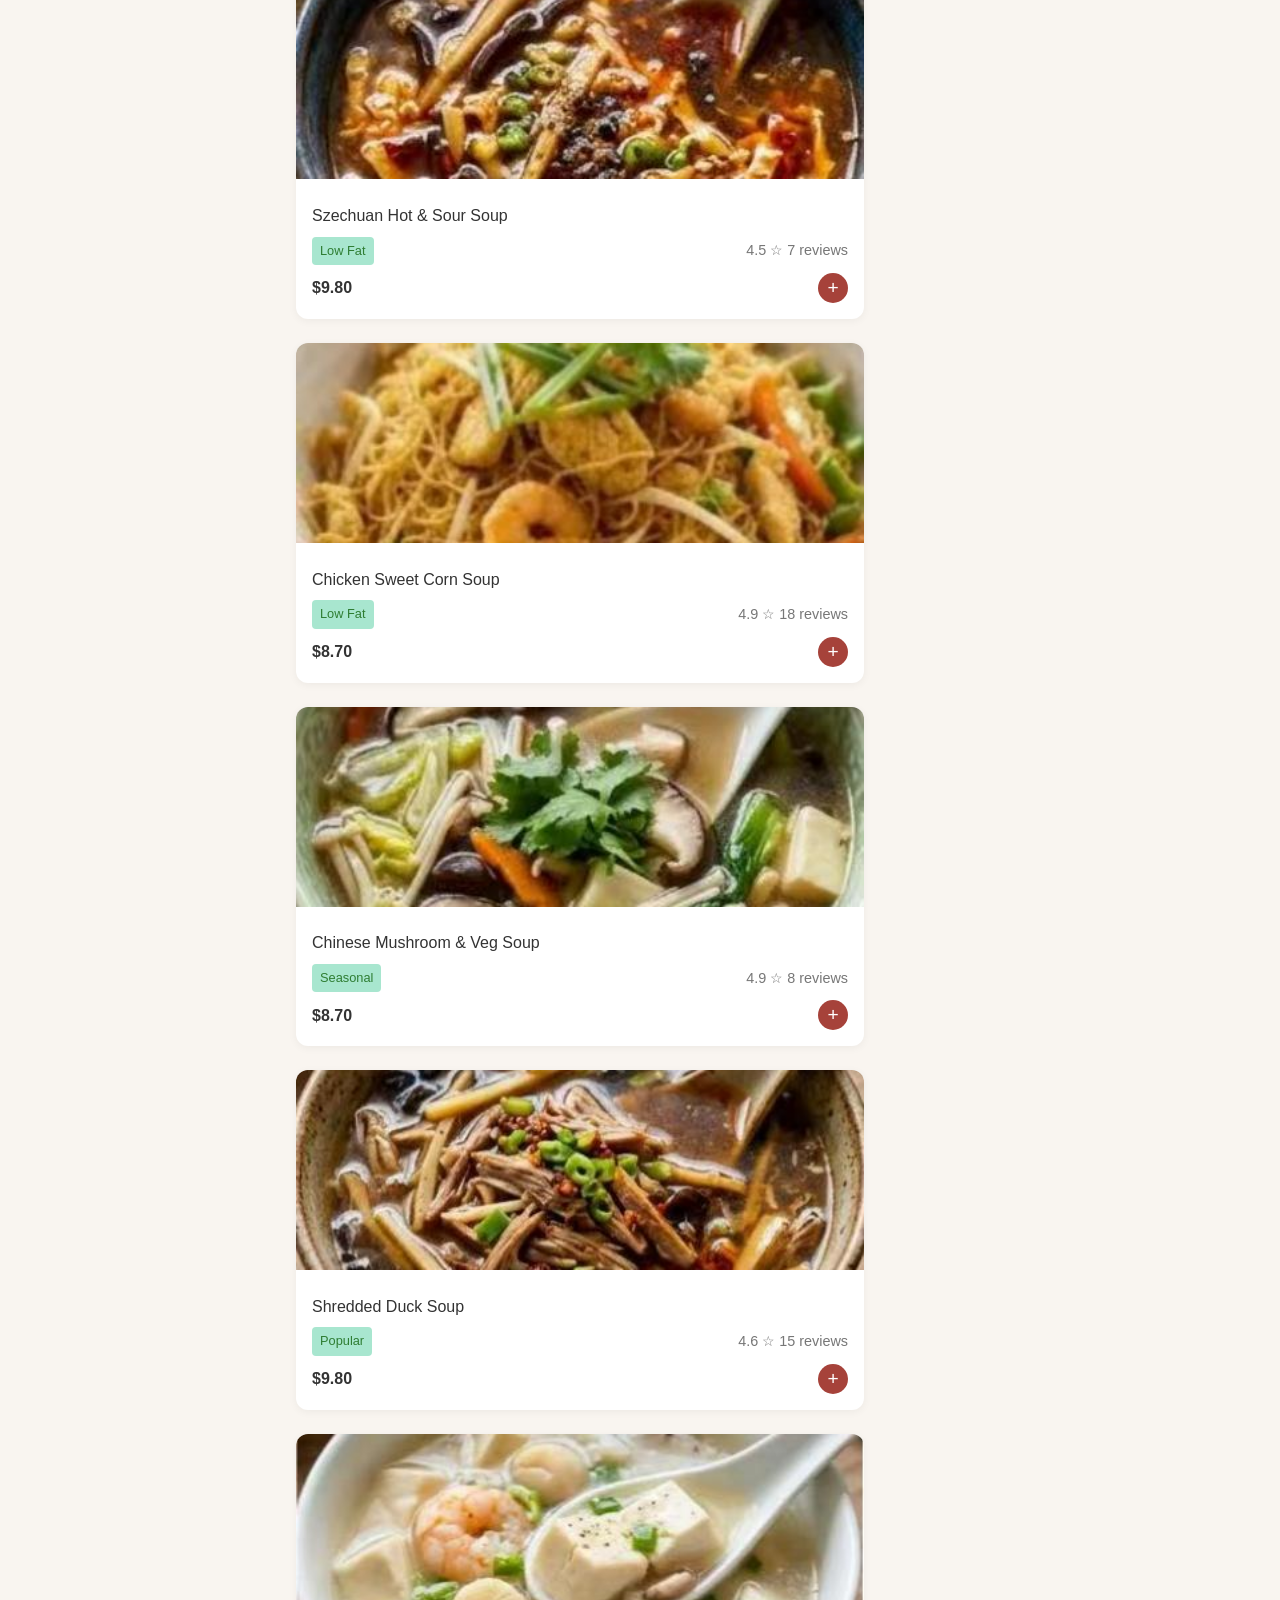
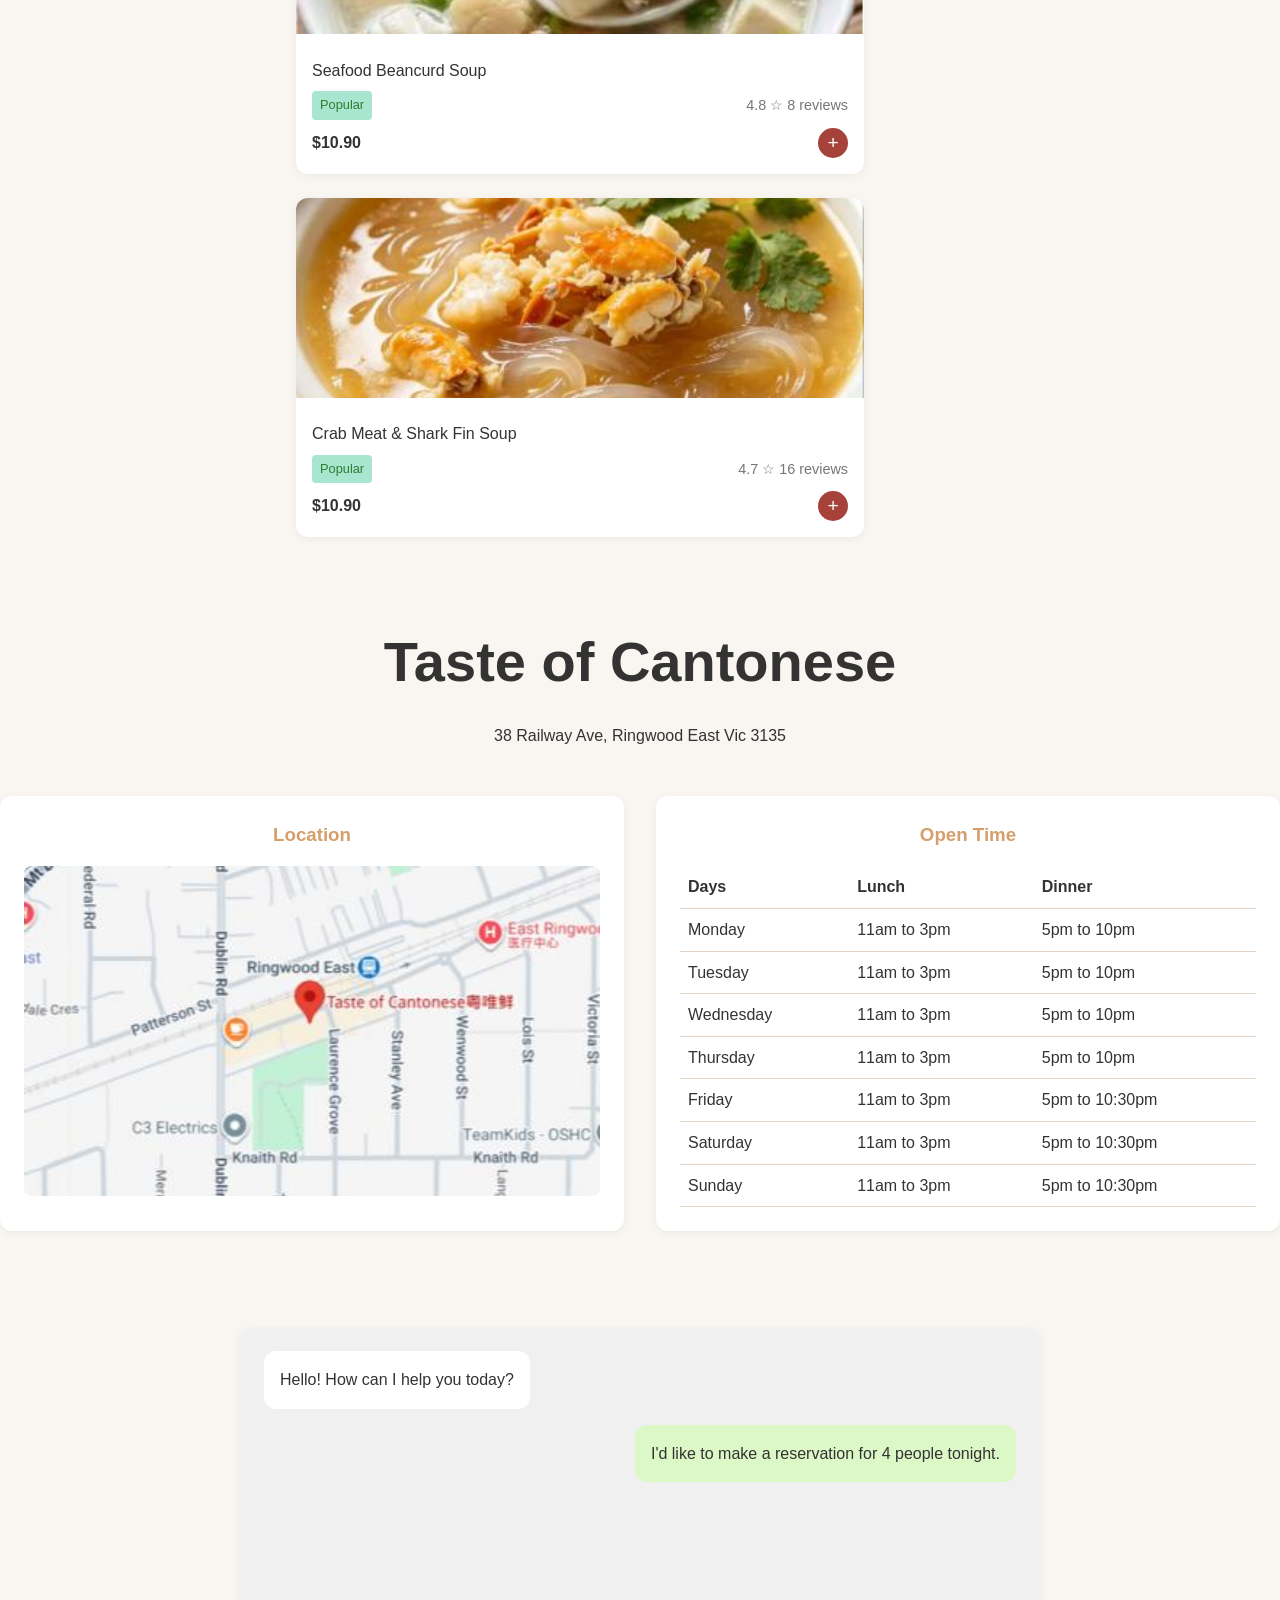
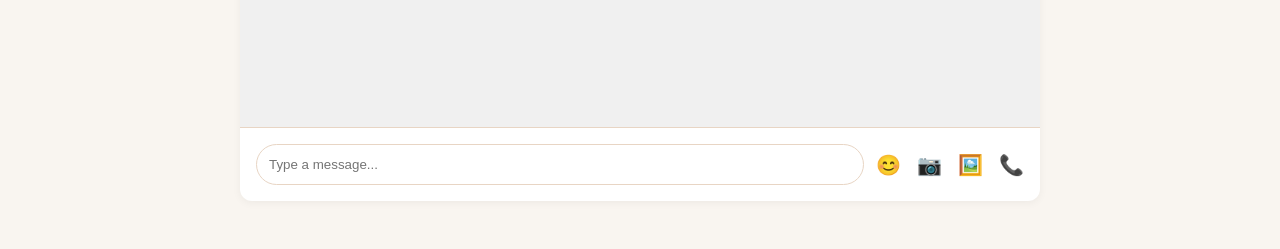
==== commit b3714156: "add arc-shaped carousels to the images on the homepage and modify the css" ====
--- a/my-first-website/index.html
+++ b/my-first-website/index.html
@@ -26,7 +26,11 @@
   <section id="home" class="home-page">
         <h1 class="home-title">Taste of Cantonese</h1>
         <p class="home-subtitle">A legacy of authentic Cantonese flavor</p>
-        
+       
+        <div class="food-gallery-wrapper">
+            <button class="carousel-arrow arrow-left">❮</button>
+            <button class="carousel-arrow arrow-right">❯</button>
+
         <div class="food-gallery">
             <div class="food-card">
                 <img src="food1.jpg" alt="Claypot Rice">
@@ -43,9 +47,10 @@
             <div class="food-card">
                 <img src="food5.jpg" alt="Beef Noodles">
             </div>
-        </div>
-
-        <button class="start-btn">START</button>
+          </div> 
+        </div>
+
+        <a href="#menu" class="start-btn">START</a >
     </section>
 
   <!--Menu-->
@@ -67,9 +72,9 @@
             </div>
 
             <div class="category-list">
-                <button data-category="topsellers">TOP SELLERS 6</button>
+                <button class="active" data-category="topsellers">TOP SELLERS 6</button>
                 <button data-category="entree">ENTREE 12</button>
-                <button class="active" data-category="soup">SOUP 7</button>
+                <button data-category="soup">SOUP 7</button>
                 <button data-category="seafood">SEAFOOD 33</button>
                 <button data-category="chicken">CHICKEN & DUCK 22</button>
                 <button data-category="meat">PORK, BEEF, LAMB 35</button>
@@ -570,6 +575,28 @@
     </div>
 
 <script>
+const leftBtn = document.querySelector('.arrow-left');
+const rightBtn = document.querySelector('.arrow-right');
+const gallery = document.querySelector('.food-gallery');
+let cards = Array.from(document.querySelectorAll('.food-card'));
+
+rightBtn.addEventListener('click', () => {
+  cards.push(cards.shift());
+  renderCards();
+});
+
+leftBtn.addEventListener('click', () => {
+  cards.unshift(cards.pop());
+  renderCards();
+});
+
+function renderCards() {
+  gallery.innerHTML = '';
+  cards.forEach(card => {
+    gallery.appendChild(card);
+  });
+}
+
 // Pop-up window control
 function openModal(name, price, img, tag, rating, reviews) {
     document.querySelector('.modal-title').innerText = `${name} ${price}`;
--- a/my-first-website/style.css
+++ b/my-first-website/style.css
@@ -104,47 +104,101 @@
     margin-bottom: 3rem;
 }
 
+.food-gallery-wrapper {
+  position: relative;
+  width: 100%;
+  height: 480px;
+  display: flex;
+  align-items: center;
+  justify-content: center;
+  margin: 2rem 0;
+  overflow: visible;
+}
+
+.carousel-arrow {
+  position: absolute;
+  top: 50%;
+  transform: translateY(-50%);
+  width: 50px;
+  height: 50px;
+  border-radius: 50%;
+  background-color: #a82020;
+  color: white;
+  font-size: 20px;
+  border: none;
+  cursor: pointer;
+  z-index: 15;
+}
+.arrow-left { left: 5%; }
+.arrow-right { right: 5%; }
+
 .food-gallery {
-    display: flex;
-    justify-content: center;
-    gap: 1rem;
-    margin-bottom: 3rem;
-    overflow: hidden;
-}
-
-.food-item {
-    transform: rotate(-5deg);
-    transition: transform 0.3s ease;
-}
-
-.food-item:nth-child(2) { transform: rotate(-2deg); }
-.food-item:nth-child(3) { transform: rotate(0deg); }
-.food-item:nth-child(4) { transform: rotate(2deg); }
-.food-item:nth-child(5) { transform: rotate(5deg); }
-
-.food-item:hover {
-    transform: rotate(0deg) scale(1.05);
-}
-
-.food-item img {
-    height: 300px;
-    border-radius: 8px;
-    box-shadow: 0 4px 12px rgba(0,0,0,0.1);
+  position: relative;
+  width: 100%;
+  height: 100%;
+  display: flex;
+  align-items: center;
+  justify-content: center;
+}
+
+.food-card {
+  position: absolute;
+  width: 265px;
+  height: 350px;
+  border-radius: 16px;
+  overflow: hidden;
+  box-shadow: 0 12px 32px rgba(0,0,0,0.14);
+  transition: all 0.5s cubic-bezier(0.25, 0.46, 0.45, 0.94);
+}
+.food-card img {
+  width: 100%;
+  height: 100%;
+  object-fit: cover;
+}
+
+.food-card:nth-child(1) { 
+  transform: translate(-520px, 60px) rotate(-15deg); 
+  z-index: 1; 
+}
+
+.food-card:nth-child(2) { 
+  transform: translate(-260px, 20px) rotate(-7deg);  
+  z-index: 3; 
+}
+
+.food-card:nth-child(3) { 
+  transform: translate(0, 0) rotate(0deg);   
+  z-index: 6;
+}
+
+.food-card:nth-child(4) { 
+  transform: translate(260px, 20px) rotate(7deg);   
+  z-index: 3; 
+}
+
+.food-card:nth-child(5) { 
+  transform: translate(520px, 60px) rotate(15deg);  
+  z-index: 1; 
+}
+
+.food-card:hover {
+  transform: translate(0, -15px) rotate(0deg) scale(1.1);
+  z-index: 999 !important;
+  box-shadow: 0 24px 50px rgba(0,0,0,0.25);
 }
 
 .start-btn {
-    background-color: var(--primary-dark);
-    color: white;
-    border: none;
-    padding: 1rem 2.5rem;
-    font-size: 1.1rem;
-    border-radius: 8px;
-    cursor: pointer;
-    transition: background-color 0.3s ease;
-}
-
-.start-btn:hover {
-    background-color: #8B2E27;
+  display: inline-block;
+  padding: 14px 40px;
+  background-color: #a82020;
+  color: white;
+  font-size: 18px;
+  font-weight: bold;
+  border: none;
+  border-radius: 8px;
+  cursor: pointer;
+  text-decoration: none;
+  margin-top: 10px;
 }
 
 /* Menu Page Layout */
@@ -858,4 +912,4 @@
     border: none;
     font-size: 1.25rem;
     cursor: pointer;
-}+}
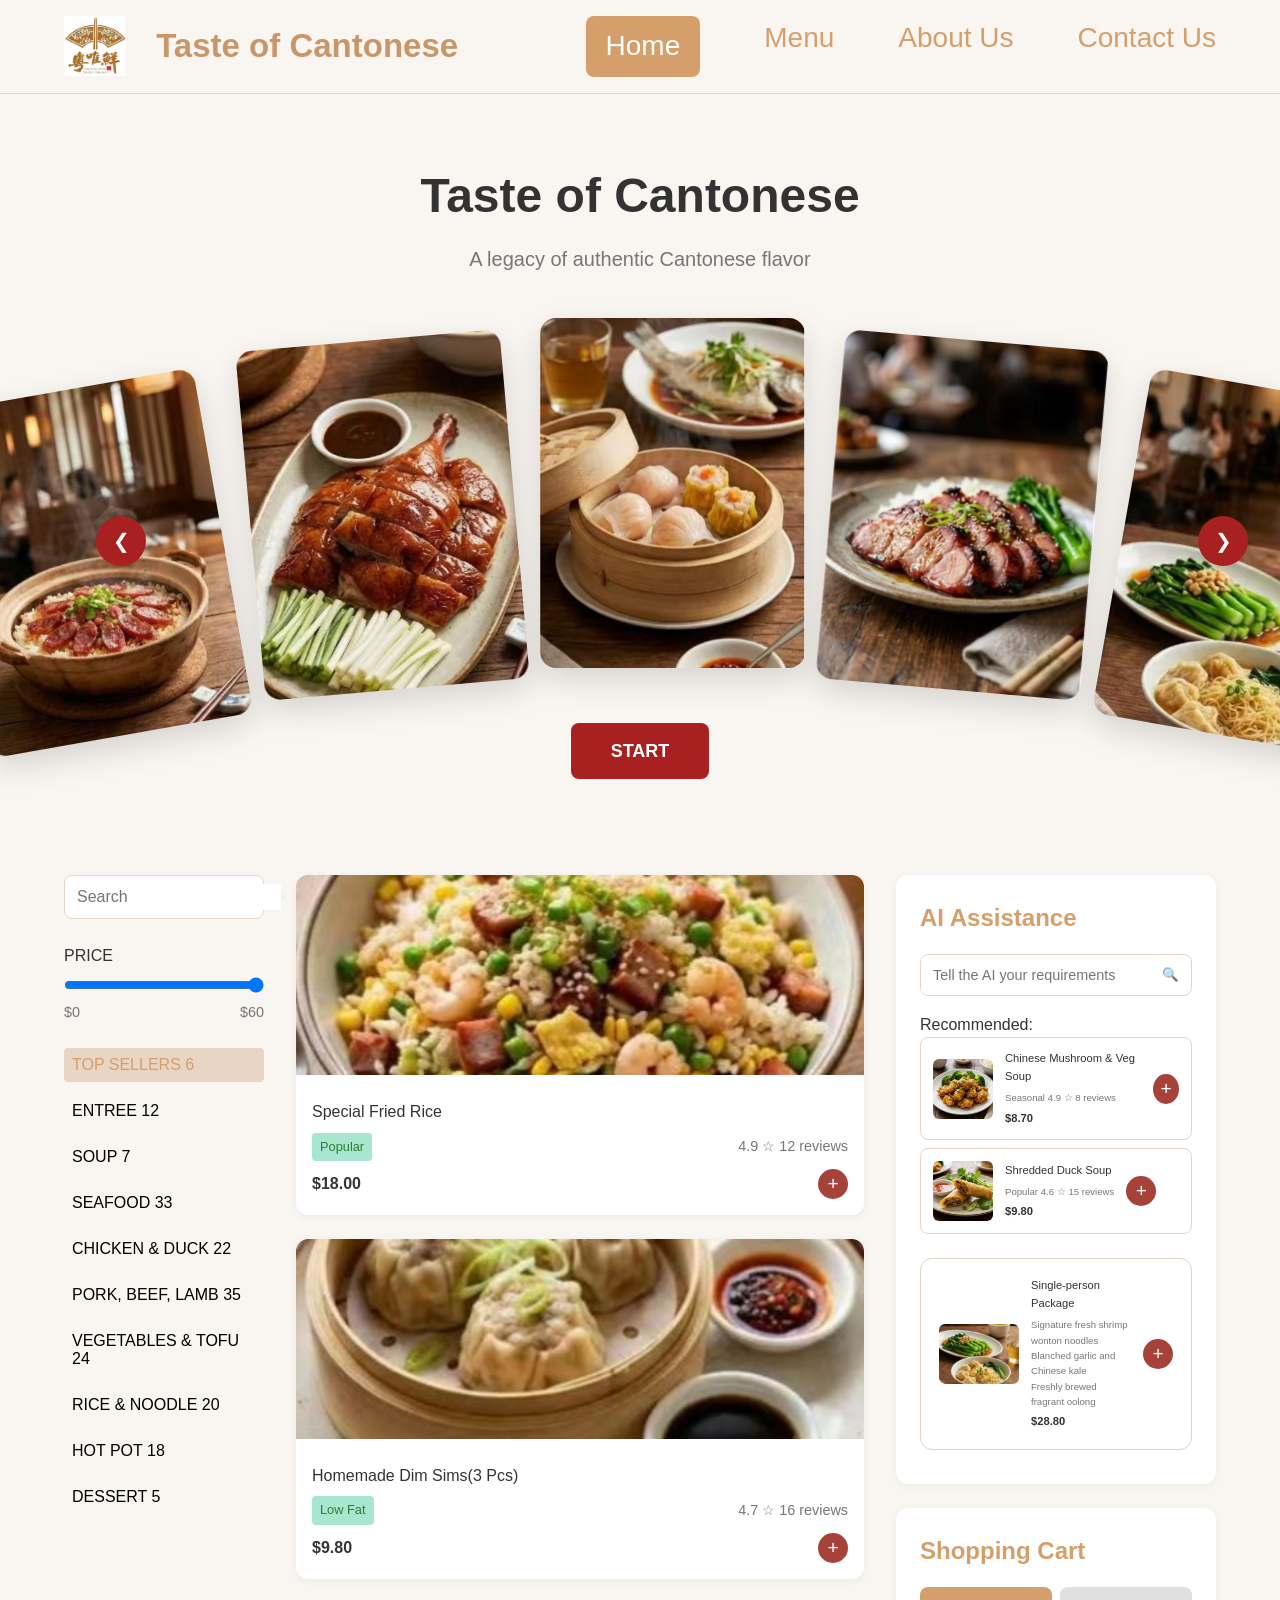
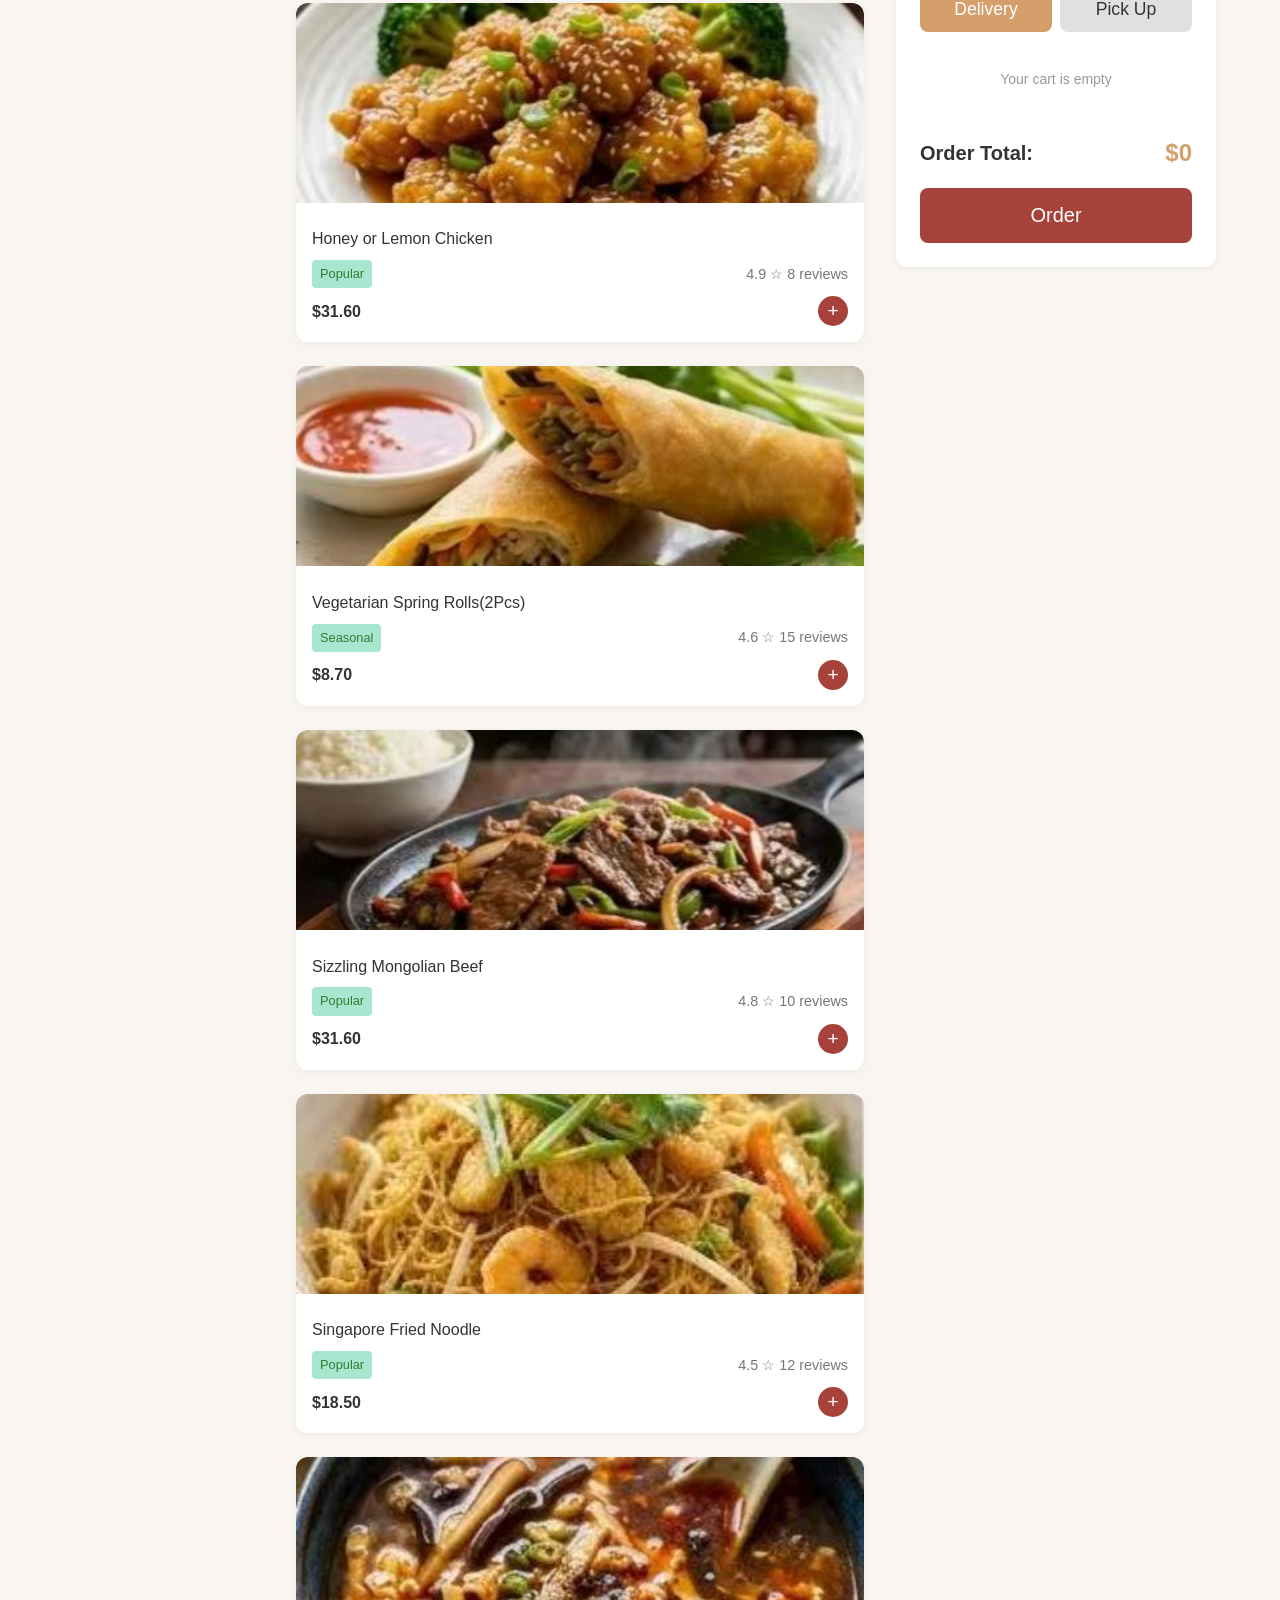
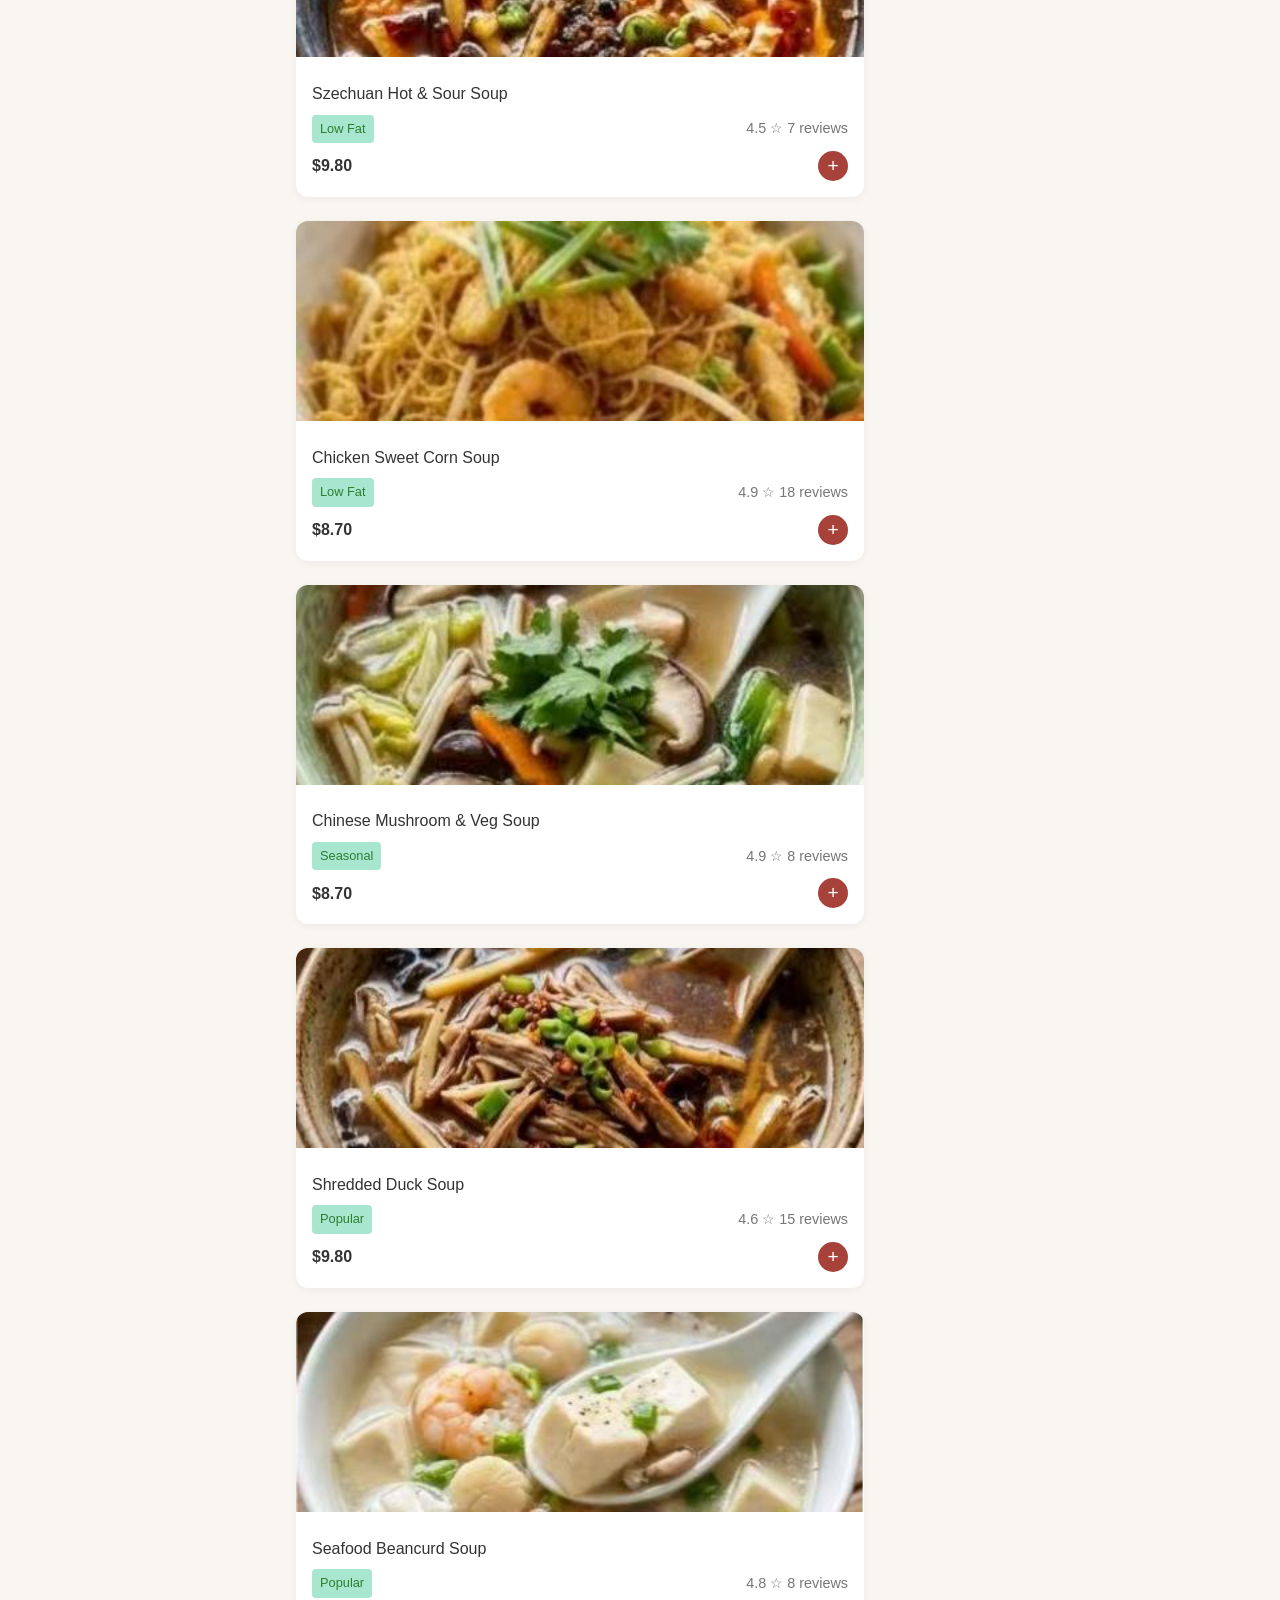
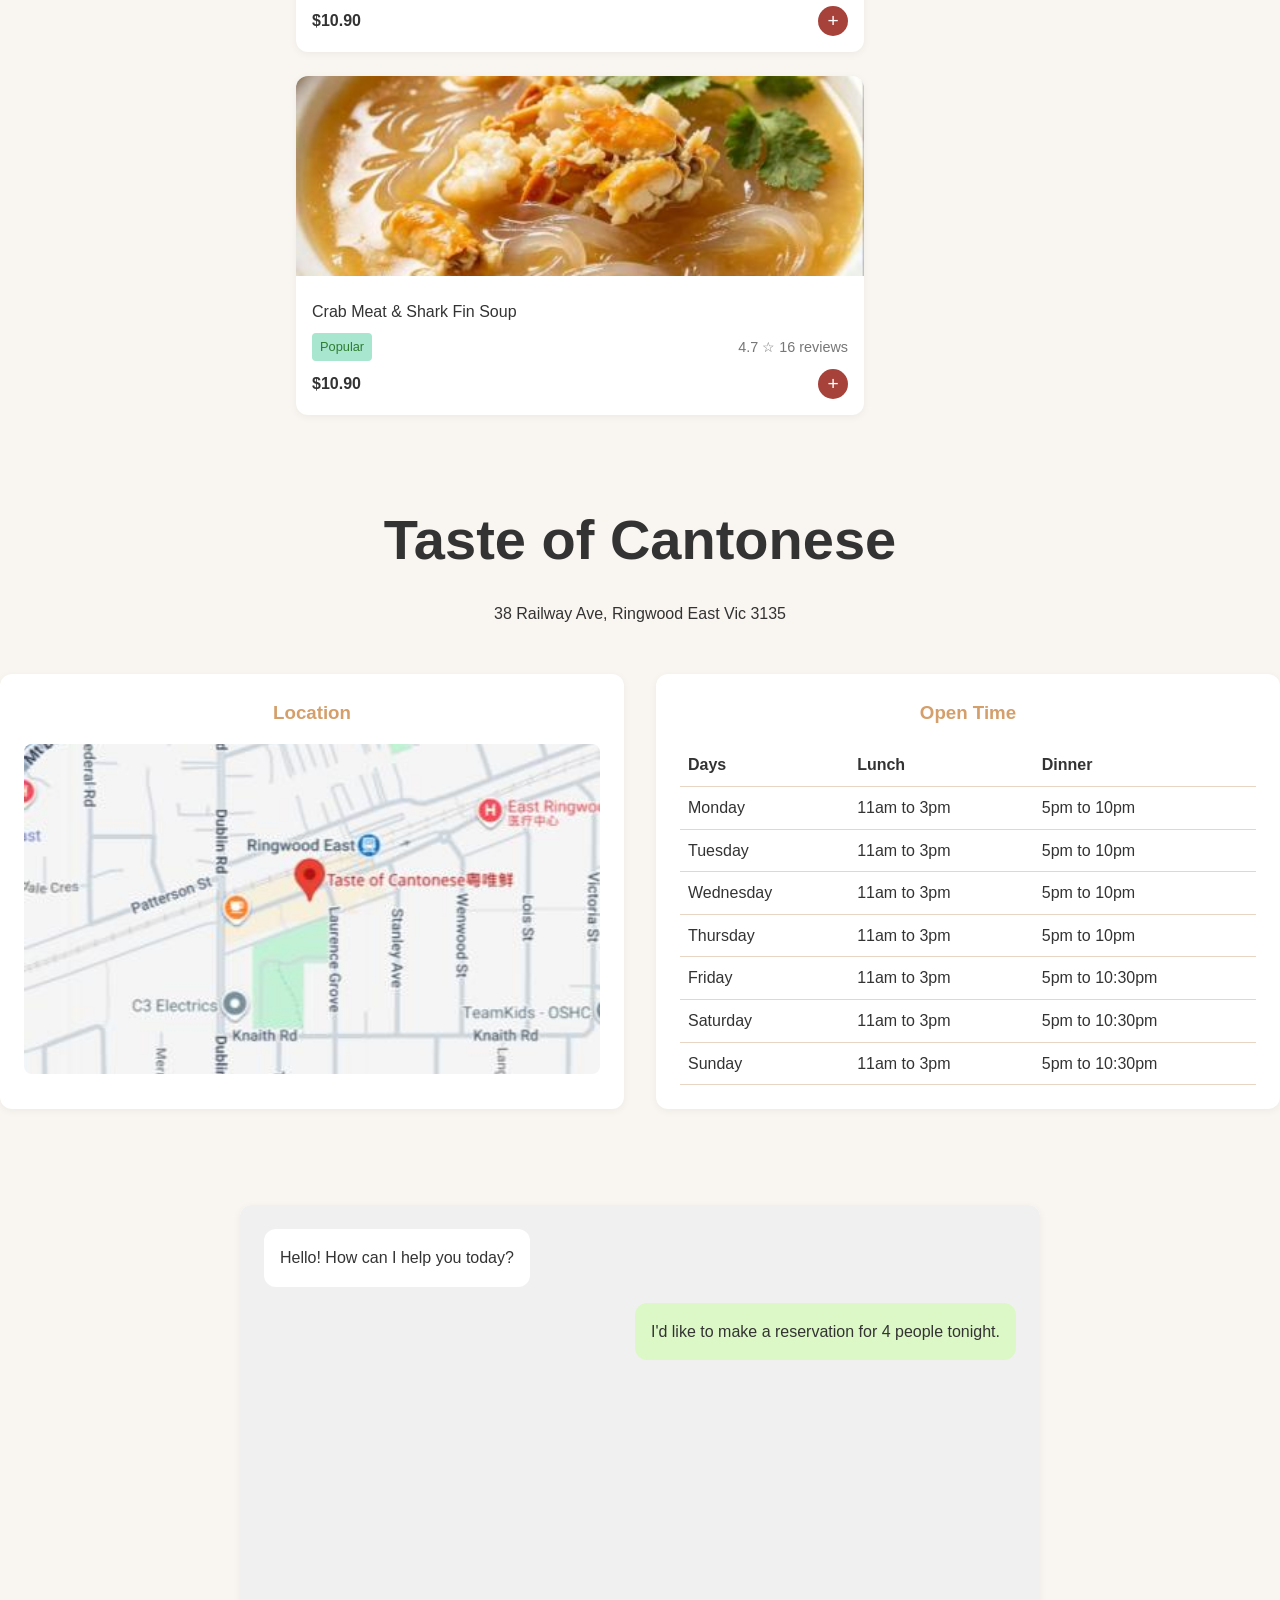
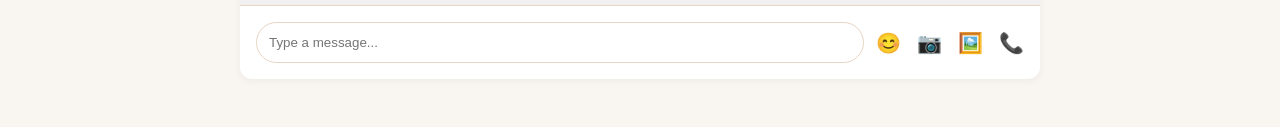
==== commit e539f25b: "add js for clicking from the card to the shopping cart" ====
--- a/my-first-website/index.html
+++ b/my-first-website/index.html
@@ -331,19 +331,19 @@
                     <p class="text-sm text-gray-600 mb-3">Recommended:</p>
                     <div class="recommendation-item">
                         <img src="menucard3.jpg" alt="Chinese Mushroom & Veg Soup">
-                        <div>
-                            <p class="text-sm font-medium">Chinese Mushroom & Veg Soup</p>
-                            <p class="text-xs text-gray-500">Seasonal 4.9 ☆ 8 reviews</p>
-                            <p class="text-sm font-semibold">$8.70</p>
+                        <div class="ai-item-text">
+                            <p class="ai-item-title">Chinese Mushroom & Veg Soup</p>
+                            <p class="ai-item-desc">Seasonal 4.9 ☆ 8 reviews</p>
+                            <p class="ai-item-price">$8.70</p>
                         </div>
                         <button class="add-btn">+</button>
                     </div>
                     <div class="recommendation-item">
                         <img src="menucard4.jpg" alt="Shredded Duck Soup">
-                        <div>
-                            <p class="text-sm font-medium">Shredded Duck Soup</p>
-                            <p class="text-xs text-gray-500">Popular 4.6 ☆ 15 reviews</p>
-                            <p class="text-sm font-semibold">$9.80</p>
+                        <div class="ai-item-text">
+                            <p class="ai-item-title">Shredded Duck Soup</p>
+                            <p class="ai-item-desc">Popular 4.6 ☆ 15 reviews</p>
+                            <p class="ai-item-price">$9.80</p>
                         </div>
                         <button class="add-btn">+</button>
                     </div>
@@ -366,25 +366,12 @@
                     <button class="cart-tab active">Delivery</button>
                     <button class="cart-tab">Pick Up</button>
                 </div>
-                <div class="cart-items">
-                    <div class="cart-item">
-                        <img src="food6.jpg" alt="Special Fried Rice">
-                        <div class="cart-item-details">
-                            <p class="cart-item-name">Special Fried Rice</p>
-                            <p class="cart-item-price">$18.00</p>
-                        </div>
-                        <div class="cart-item-quantity">
-                            <button class="qty-btn">-</button>
-                            <span>1</span>
-                            <button class="qty-btn">+</button>
-                        </div>
-                    </div>
-                </div>
+                <div class="cart-items" id="cartItems"></div>
                 <div class="cart-total">
                     <span class="total-label">Order Total:</span>
-                    <span class="total-amount">$18</span>
-                </div>
-                <button class="order-btn" onclick="openPaymentModal()">Order</button>
+                    <span class="total-amount">$0</span>
+                </div>
+                <button class="order-btn" id="orderBtn">Order</button>
             </div>
         </div>
     </section>
@@ -597,16 +584,140 @@
   });
 }
 
+let cart = [];
+
 // Pop-up window control
 function openModal(name, price, img, tag, rating, reviews) {
+    modalQty = 1;
+    window.currentFood = { name, price, img };
     document.querySelector('.modal-title').innerText = `${name} ${price}`;
     document.querySelector('.modal-image').src = img;
     document.getElementById('foodModal').style.display = 'flex';
 }
 
+document.querySelector('.modal-add-btn').onclick = () => {
+    if (!window.currentFood) return;
+
+    const foodWithQty = {
+        ...window.currentFood,
+        qty: modalQty
+    };
+
+    addToCart(foodWithQty);
+
+    modalQty = 1;
+    modalQtyText.innerText = 1;
+
+    document.getElementById('foodModal').style.display = 'none';
+};
+
+function addToCart(food) {
+    const exist = cart.find(item => item.name === food.name);
+    if (exist) {
+        exist.qty += food.qty;
+    } else {
+        cart.push({ ...food });
+    }
+    renderCart();
+}
+
+document.querySelectorAll('.add-btn').forEach(btn => {
+    btn.addEventListener('click', (e) => {
+        e.stopPropagation(); 
+        const card = btn.closest('.menu-card');
+        const name = card.querySelector('.card-title').innerText;
+        const price = card.querySelector('.price').innerText;
+        const img = card.querySelector('img').getAttribute('src');
+        const tag = card.querySelector('.tag').innerText;
+        const rating = card.querySelector('.rating span').innerText;
+        const reviews = card.querySelectorAll('.rating span')[2].innerText;
+
+        openModal(name, price, img, tag, rating, reviews);
+    });
+});
+
+function renderCart() {
+    const box = document.getElementById('cartItems');
+    box.innerHTML = '';
+
+    if (cart.length === 0) {
+        box.innerHTML = '<div class="cart-empty">Your cart is empty</div>';
+        document.querySelector('.total-amount').innerText = '$0';
+        return;
+    }
+
+    cart.forEach((item, idx) => {
+        const div = document.createElement('div');
+        div.className = 'cart-item';
+        div.innerHTML = `
+            <img src="${item.img}" alt="${item.name}">
+            <div class="cart-item-details">
+                <p class="cart-item-name">${item.name}</p >
+                <p class="cart-item-price">${item.price}</p >
+            </div>
+            <div class="cart-item-quantity">
+                <button class="qty-btn" onclick="changeQty(${idx}, -1)">-</button>
+                <span>${item.qty}</span>
+                <button class="qty-btn" onclick="changeQty(${idx}, 1)">+</button>
+            </div>
+        `;
+        box.appendChild(div);
+    });
+    calcTotal();
+}
+
+// 数量±
+window.changeQty = function (index, num) {
+    if (cart[index].qty + num < 1) return;
+    cart[index].qty += num;
+    renderCart();
+};
+
+// ====================== 弹窗数量 ± 功能 ======================
+const modalQtyText = document.querySelector('.qty-control span');
+const modalMinus = document.querySelector('.qty-control .qty-btn:first-child');
+const modalPlus = document.querySelector('.qty-control .qty-btn:last-child');
+
+let modalQty = 1;
+
+modalMinus.onclick = () => {
+  if (modalQty > 1) {
+    modalQty--;
+    modalQtyText.innerText = modalQty;
+  }
+};
+
+modalPlus.onclick = () => {
+  modalQty++;
+  modalQtyText.innerText = modalQty;
+};
+
+// 算总价
+function calcTotal() {
+    let total = 0;
+    cart.forEach(item => {
+        const price = parseFloat(item.price.replace('$', ''));
+        total += price * item.qty;
+    });
+    document.querySelector('.total-amount').innerText = `$${total.toFixed(2)}`;
+}
+
 function openPaymentModal() {
+    if (cart.length === 0) {
+        alert('Cart is empty!');
+        return;
+    }
     document.getElementById('paymentModal').style.display = 'flex';
 }
+
+// 下单按钮判断
+document.getElementById('orderBtn').addEventListener('click', () => {
+    if (cart.length === 0) {
+        alert('Your cart is empty!');
+        return;
+    }
+    openPaymentModal();
+});
 
 // Close the pop-up window
 document.querySelectorAll('.modal-close').forEach(btn => {
@@ -627,6 +738,8 @@
 // Payment success
 document.querySelector('.confirm-btn[type="submit"]').onclick = e => {
     e.preventDefault();
+    cart = [];
+    renderCart();
     document.querySelectorAll('.modal-overlay').forEach(m => m.style.display = 'none');
     document.getElementById('successModal').style.display = 'flex';
 };
@@ -637,27 +750,6 @@
     document.getElementById('successModal').style.display = 'none';
 };
 
-// Shopping cart quantity control
-let qty = 1;
-const qtyElements = document.querySelectorAll('.qty-control span, .cart-item-quantity span');
-const minusBtns = document.querySelectorAll('.qty-btn:first-child');
-const plusBtns = document.querySelectorAll('.qty-btn:last-child');
-
-minusBtns.forEach(btn => {
-    btn.onclick = () => {
-        if (qty > 1) {
-            qty--;
-            qtyElements.forEach(el => el.innerText = qty);
-        }
-    };
-});
-
-plusBtns.forEach(btn => {
-    btn.onclick = () => {
-        qty++;
-        qtyElements.forEach(el => el.innerText = qty);
-    };
-});
 
 // All pop-ups are hidden by default
 document.querySelectorAll('.modal-overlay').forEach(m => {
@@ -692,6 +784,8 @@
     });
   });
 });
+
+window.onload = renderCart;
   </script>
 </body>
 </html>
--- a/my-first-website/style.css
+++ b/my-first-website/style.css
@@ -111,13 +111,13 @@
   display: flex;
   align-items: center;
   justify-content: center;
-  margin: 2rem 0;
+  margin: -70px 2rem 0;
   overflow: visible;
 }
 
 .carousel-arrow {
   position: absolute;
-  top: 50%;
+  top: 60%;
   transform: translateY(-50%);
   width: 50px;
   height: 50px;
@@ -127,10 +127,14 @@
   font-size: 20px;
   border: none;
   cursor: pointer;
-  z-index: 15;
+  z-index: 9999;
+  transition: transform 0.2s ease;
 }
 .arrow-left { left: 5%; }
 .arrow-right { right: 5%; }
+.carousel-arrow:hover {
+  transform: translateY(-50%) scale(1.05);
+}
 
 .food-gallery {
   position: relative;
@@ -148,21 +152,25 @@
   border-radius: 16px;
   overflow: hidden;
   box-shadow: 0 12px 32px rgba(0,0,0,0.14);
-  transition: all 0.5s cubic-bezier(0.25, 0.46, 0.45, 0.94);
-}
+  transition: all 0.4s cubic-bezier(0.25, 0.46, 0.45, 0.94);
+  will-change: transform;
+  pointer-events: none;
+}
+
 .food-card img {
   width: 100%;
   height: 100%;
   object-fit: cover;
+  display: block;
 }
 
 .food-card:nth-child(1) { 
-  transform: translate(-520px, 60px) rotate(-15deg); 
+  transform: translate(-580px, 70px) rotate(-10deg); 
   z-index: 1; 
 }
 
 .food-card:nth-child(2) { 
-  transform: translate(-260px, 20px) rotate(-7deg);  
+  transform: translate(-290px, 22px) rotate(-5deg);  
   z-index: 3; 
 }
 
@@ -172,19 +180,19 @@
 }
 
 .food-card:nth-child(4) { 
-  transform: translate(260px, 20px) rotate(7deg);   
+  transform: translate(290px, 22px) rotate(5deg);   
   z-index: 3; 
 }
 
 .food-card:nth-child(5) { 
-  transform: translate(520px, 60px) rotate(15deg);  
+  transform: translate(580px, 70px) rotate(10deg);  
   z-index: 1; 
 }
 
 .food-card:hover {
-  transform: translate(0, -15px) rotate(0deg) scale(1.1);
+  transform: translate(0, -8px) rotate(0deg) scale(1.05);
   z-index: 999 !important;
-  box-shadow: 0 24px 50px rgba(0,0,0,0.25);
+  box-shadow: 0 20px 40px rgba(0,0,0,0.2);
 }
 
 .start-btn {
@@ -198,7 +206,7 @@
   border-radius: 8px;
   cursor: pointer;
   text-decoration: none;
-  margin-top: 10px;
+  margin-top: -10px;
 }
 
 /* Menu Page Layout */
@@ -431,6 +439,23 @@
     object-fit: cover;
 }
 
+.ai-item-title {
+    font-size: 0.7rem;
+    font-weight: 500;
+    margin-bottom: 0.25rem;
+}
+
+.ai-item-desc {
+    font-size: 0.6rem;
+    color: var(--text-light);
+    margin-bottom: 0.25rem;
+}
+
+.ai-item-price {
+    font-size: 0.7rem;
+    font-weight: 600;
+}
+
 .package-item {
     border: 1px solid #e0d4c5;
     border-radius: 12px;
@@ -454,23 +479,30 @@
 }
 
 .package-title {
-    font-size: 0.9rem;
+    font-size: 0.7rem;
     font-weight: 500;
     margin-bottom: 0.25rem;
 }
 
 .package-desc {
-    font-size: 0.75rem;
+    font-size: 0.6rem;
     color: var(--text-light);
     margin-bottom: 0.25rem;
 }
 
 .package-price {
-    font-size: 0.9rem;
+    font-size: 0.7rem;
     font-weight: 600;
 }
 
 /* Shopping Cart */
+.cart-empty {
+    text-align: center;
+    padding: 20px 10px;
+    color: #999;
+    font-size: 14px;
+}
+
 .cart-header {
     display: flex;
     gap: 0.5rem;
@@ -505,24 +537,31 @@
 .cart-item {
     display: flex;
     align-items: center;
-    gap: 0.75rem;
+    gap: 0.6rem;
     margin-bottom: 0.75rem;
+    width: 100%;
+    box-sizing: border-box;
 }
 
 .cart-item img {
-    width: 50px;
-    height: 50px;
+    width: 45px;
+    height: 45px;
     border-radius: 6px;
     object-fit: cover;
+    flex-shrink: 0;
 }
 
 .cart-item-details {
     flex: 1;
+    min-width: 0;
 }
 
 .cart-item-name {
     font-size: 0.9rem;
     font-weight: 500;
+    white-space: nowrap;
+    overflow: hidden;
+    text-overflow: ellipsis;
 }
 
 .cart-item-price {
@@ -533,7 +572,8 @@
 .cart-item-quantity {
     display: flex;
     align-items: center;
-    gap: 0.5rem;
+    gap: 0.4rem;
+    flex-shrink: 0;
 }
 
 .qty-btn {
@@ -599,14 +639,18 @@
 }
 
 .modal {
-    background-color: var(--light-bg);
-    border: 1px solid var(--border-color);
-    border-radius: 16px;
-    padding: 30px;
-    width: 90%;
-    max-width: 600px;
-    position: relative;
-    box-shadow: 0 4px 20px rgba(0,0,0,0.1);
+  position: fixed;
+  top: 50%;
+  left: 50%;
+  transform: translate(-50%, -50%);
+  width: 650px;
+  max-width: 90%;
+  height: auto;
+  max-height: 90vh;
+  padding: 25px;
+  border-radius: 16px;
+  background: #f8f3e9;
+  z-index: 9999;
 }
 
 .modal-close {
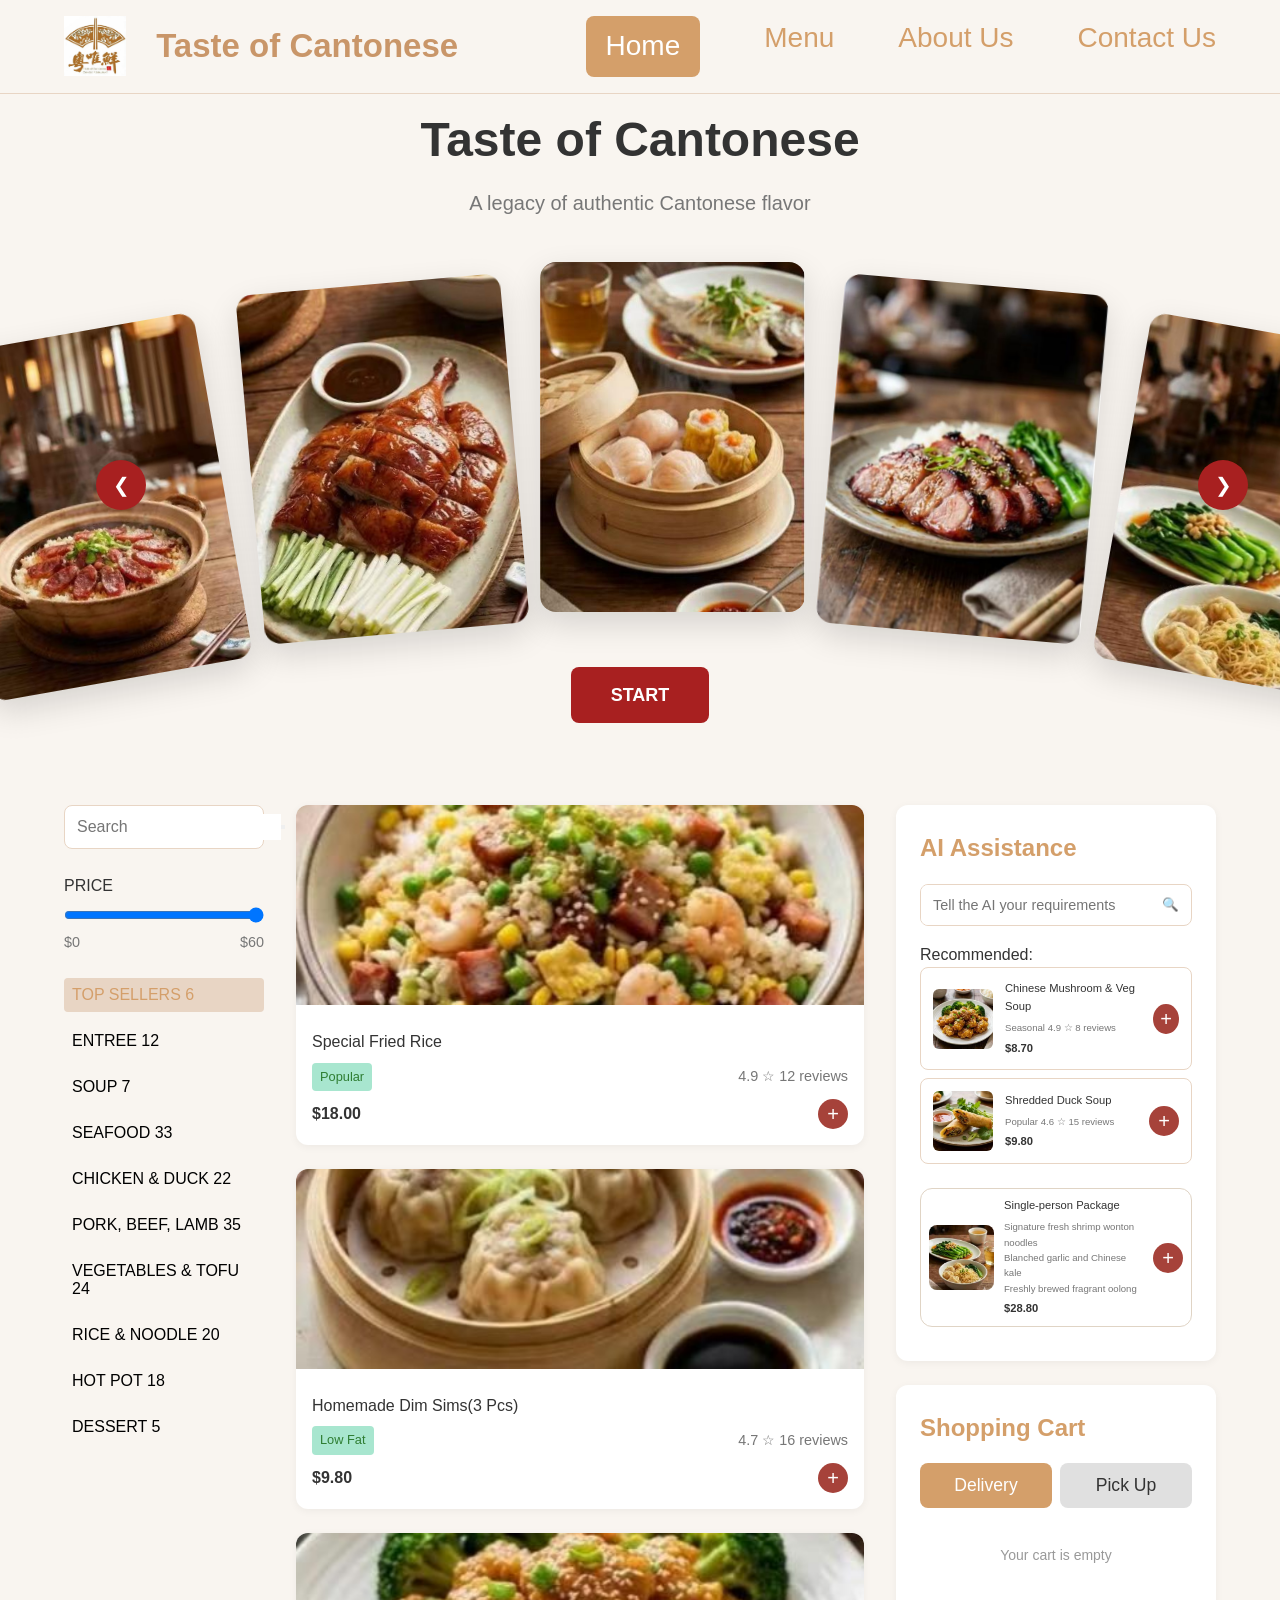
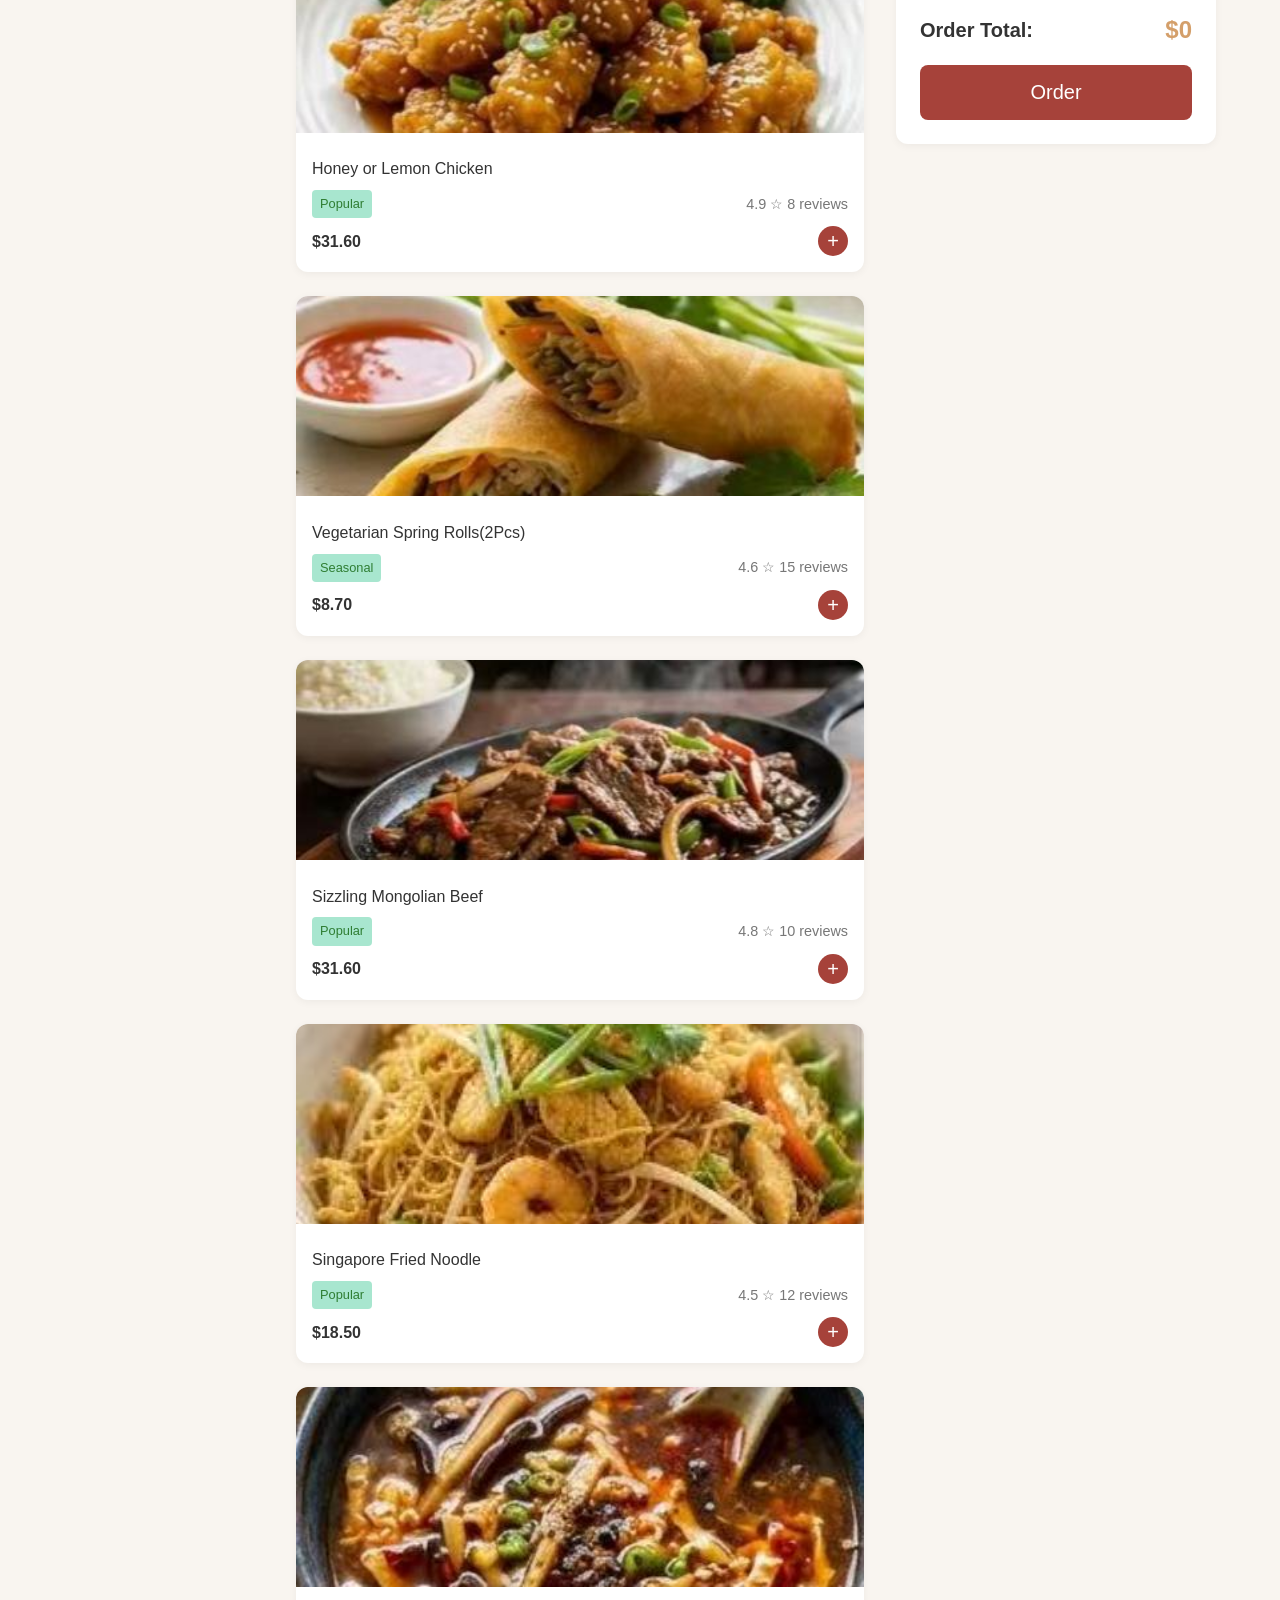
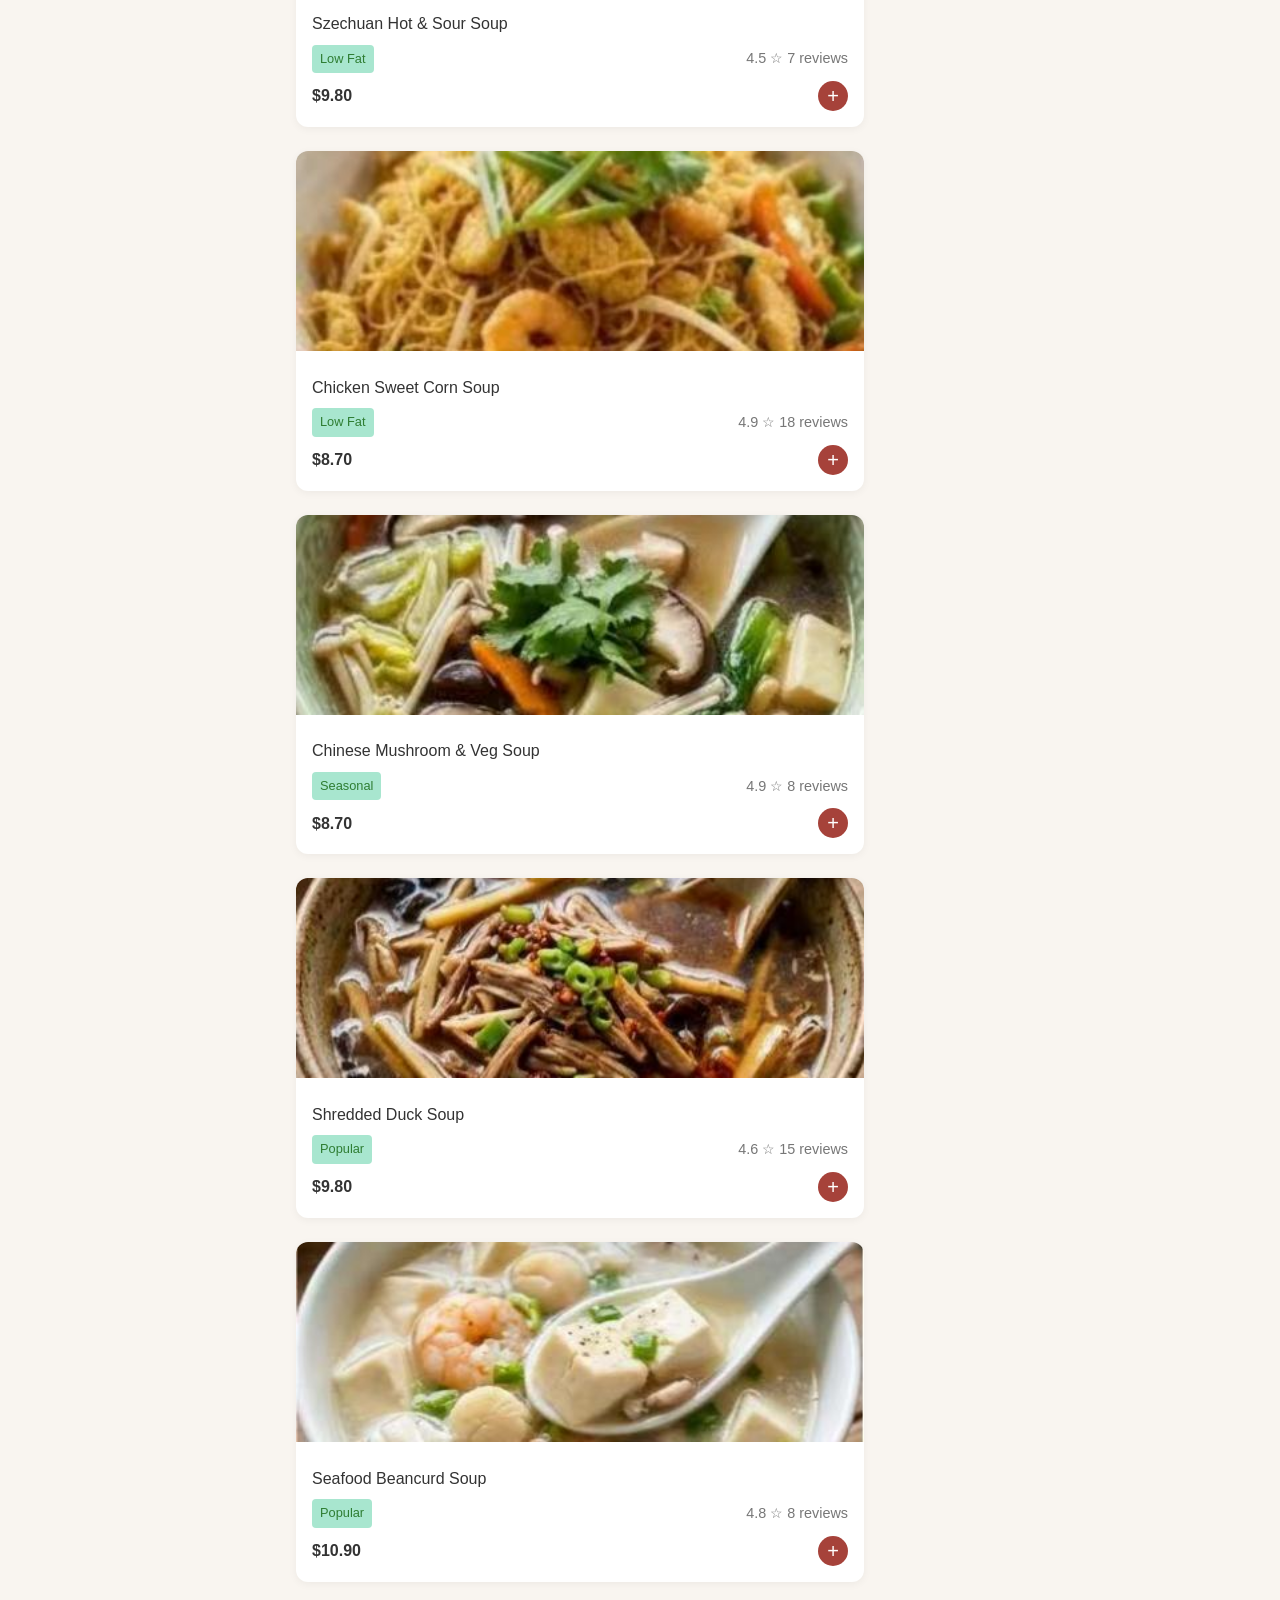
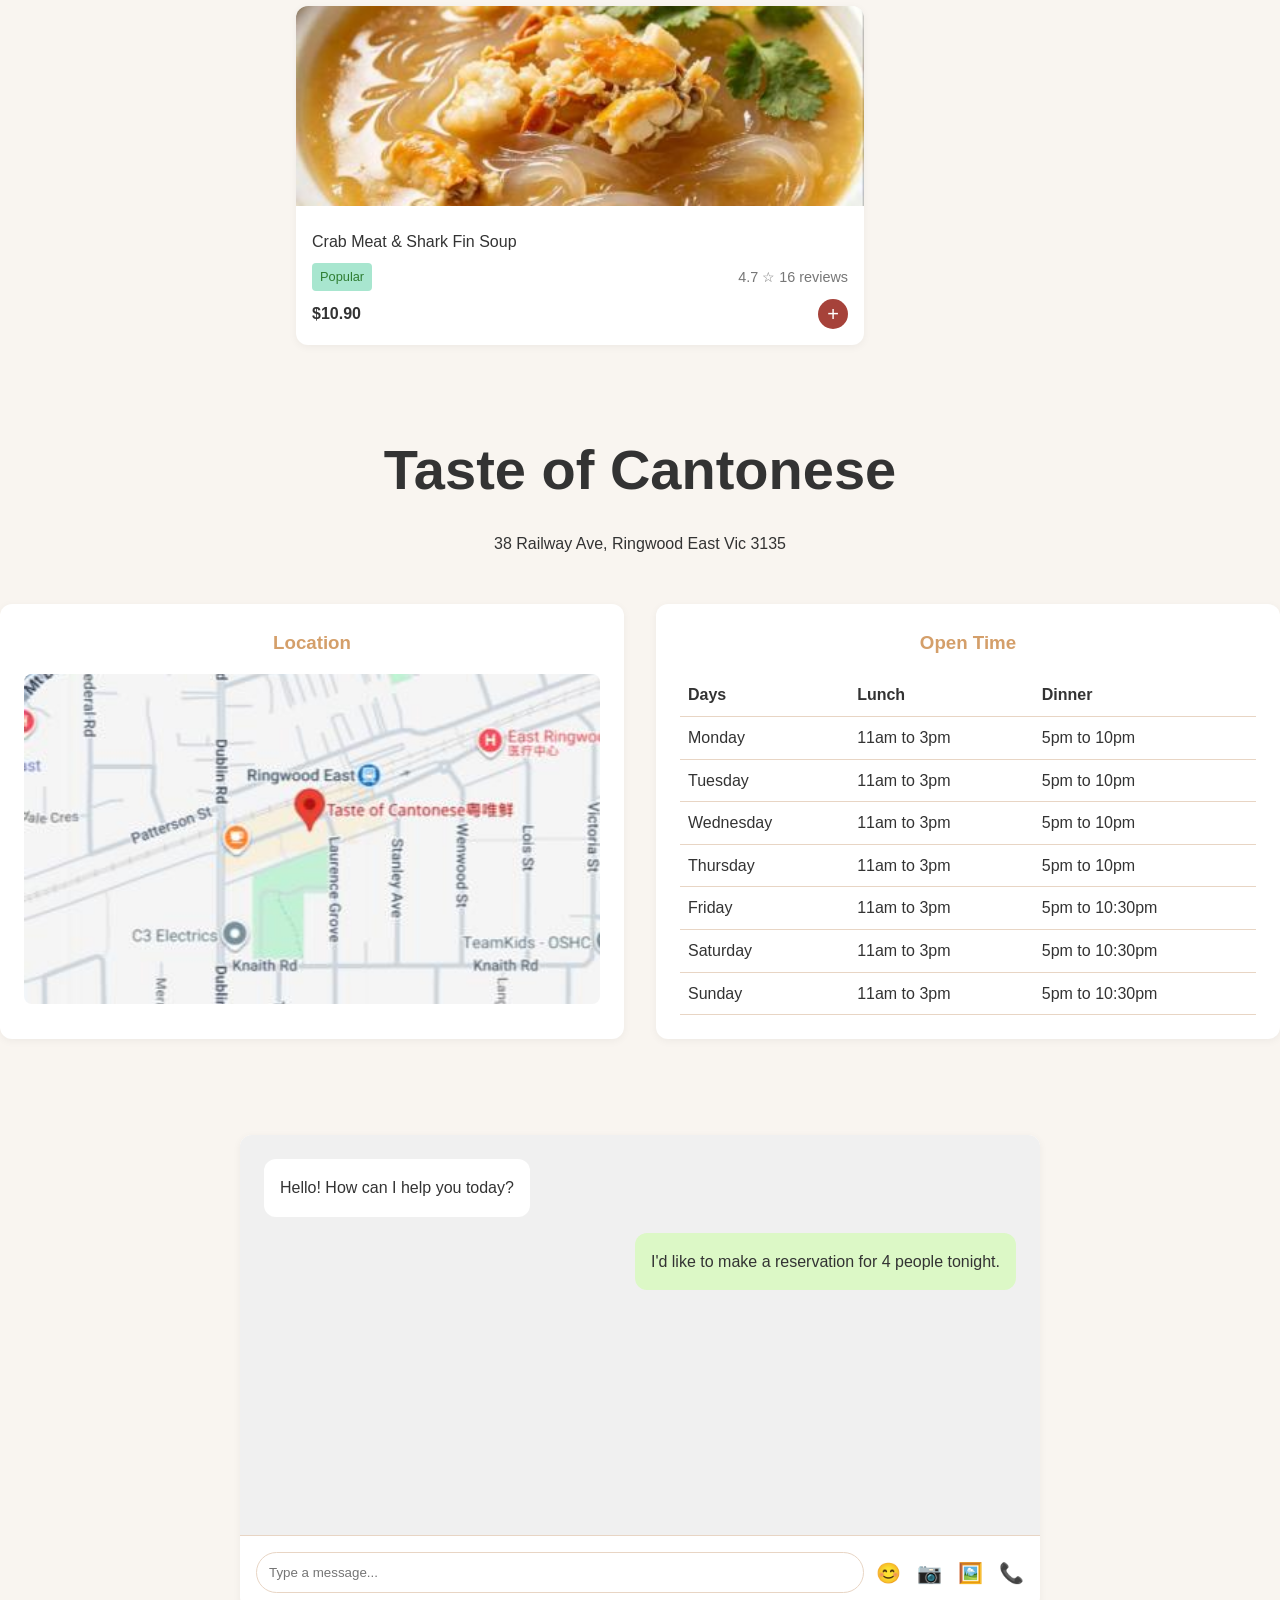
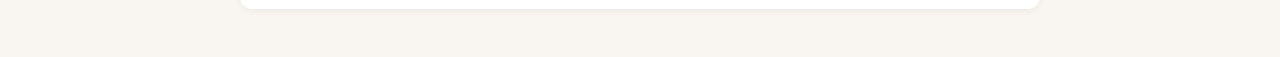
==== commit d106fe19: "add the js that recommends opening AI pop-up windows" ====
--- a/my-first-website/index.html
+++ b/my-first-website/index.html
@@ -329,7 +329,8 @@
                 </div>
                 <div class="ai-recommendations">
                     <p class="text-sm text-gray-600 mb-3">Recommended:</p>
-                    <div class="recommendation-item">
+
+                    <div class="recommendation-item" data-name="Chinese Mushroom & Veg Soup" data-price="$8.70" data-img="menucard3.jpg">
                         <img src="menucard3.jpg" alt="Chinese Mushroom & Veg Soup">
                         <div class="ai-item-text">
                             <p class="ai-item-title">Chinese Mushroom & Veg Soup</p>
@@ -338,7 +339,7 @@
                         </div>
                         <button class="add-btn">+</button>
                     </div>
-                    <div class="recommendation-item">
+                    <div class="recommendation-item" data-name="Shredded Duck Soup" data-price="$9.80" data-img="menucard4.jpg">
                         <img src="menucard4.jpg" alt="Shredded Duck Soup">
                         <div class="ai-item-text">
                             <p class="ai-item-title">Shredded Duck Soup</p>
@@ -348,7 +349,7 @@
                         <button class="add-btn">+</button>
                     </div>
                 </div>
-                <div class="package-item">
+                <div class="package-item" data-name="Single-person Package" data-price="$28.80" data-img="single-person package.jpg">
                     <img src="single-person package.jpg" alt="Single-person Package">
                     <div class="package-details">
                         <p class="package-title">Single-person Package</p>
@@ -666,14 +667,13 @@
     calcTotal();
 }
 
-// 数量±
+// Quantity±
 window.changeQty = function (index, num) {
     if (cart[index].qty + num < 1) return;
     cart[index].qty += num;
     renderCart();
 };
 
-// ====================== 弹窗数量 ± 功能 ======================
 const modalQtyText = document.querySelector('.qty-control span');
 const modalMinus = document.querySelector('.qty-control .qty-btn:first-child');
 const modalPlus = document.querySelector('.qty-control .qty-btn:last-child');
@@ -692,7 +692,7 @@
   modalQtyText.innerText = modalQty;
 };
 
-// 算总价
+// Calculate
 function calcTotal() {
     let total = 0;
     cart.forEach(item => {
@@ -710,7 +710,6 @@
     document.getElementById('paymentModal').style.display = 'flex';
 }
 
-// 下单按钮判断
 document.getElementById('orderBtn').addEventListener('click', () => {
     if (cart.length === 0) {
         alert('Your cart is empty!');
@@ -718,6 +717,7 @@
     }
     openPaymentModal();
 });
+
 
 // Close the pop-up window
 document.querySelectorAll('.modal-close').forEach(btn => {
@@ -785,6 +785,29 @@
   });
 });
 
+// Delivery / Pick Up switching
+const cartTabs = document.querySelectorAll('.cart-tab');
+cartTabs.forEach(tab => {
+  tab.addEventListener('click', () => {
+    cartTabs.forEach(t => t.classList.remove('active'));
+    tab.classList.add('active');
+  });
+});
+
+// AI recommends opening a pop-up window (exactly the same as the main menu)
+document.querySelectorAll('.recommendation-item .add-btn, .package-item .add-btn').forEach(btn => {
+    btn.addEventListener('click', function(e){
+        e.stopPropagation();
+
+        const item = btn.closest('.recommendation-item') || btn.closest('.package-item');
+        const name = item.dataset.name;
+        const price = item.dataset.price;
+        const img = item.dataset.img;
+
+        openModal(name, price, img, '', '', '');
+    });
+});
+
 window.onload = renderCart;
   </script>
 </body>
--- a/my-first-website/style.css
+++ b/my-first-website/style.css
@@ -37,6 +37,10 @@
   margin-right: auto;
 }
 
+section{
+    scroll-margin-top: 90px;
+}
+
 .navbar {
     display: flex;
     justify-content: space-between;
@@ -89,7 +93,9 @@
 /* Home Page */
 .home-page {
     text-align: center;
-    padding: 4rem 0;
+    padding-top: 8px;
+    padding-bottom: 50px;
+    margin-top: 0;
 }
 
 .home-title {
@@ -362,12 +368,16 @@
     width: 30px;
     height: 30px;
     border-radius: 50%;
+    margin-left: auto;
+    margin-bottom: 0;
     cursor: pointer;
     display: flex;
     align-items: center;
     justify-content: center;
-    font-size: 1.2rem;
+    font-size: 20px;
     transition: background-color 0.2s ease;
+    line-height: 1;
+    padding: 0;
 }
 
 .add-btn:hover {
@@ -459,19 +469,24 @@
 .package-item {
     border: 1px solid #e0d4c5;
     border-radius: 12px;
-    padding: 18px;
+    padding: 8px;
     margin: 10px 0;
     display: flex;
     align-items: center;
     justify-content: space-between;
-    gap: 12px;
+    gap: 10px;
 }
 
 .package-item img {
-    width: 80px;
-    height: 60px;
-    border-radius: 6px;
+    width: 65px;
+    height: 65px;
+    border-radius: 8px;
     object-fit: cover;
+    flex-shrink: 0;
+}
+
+.package-item .add-btn {
+    margin: 0;
 }
 
 .package-details {
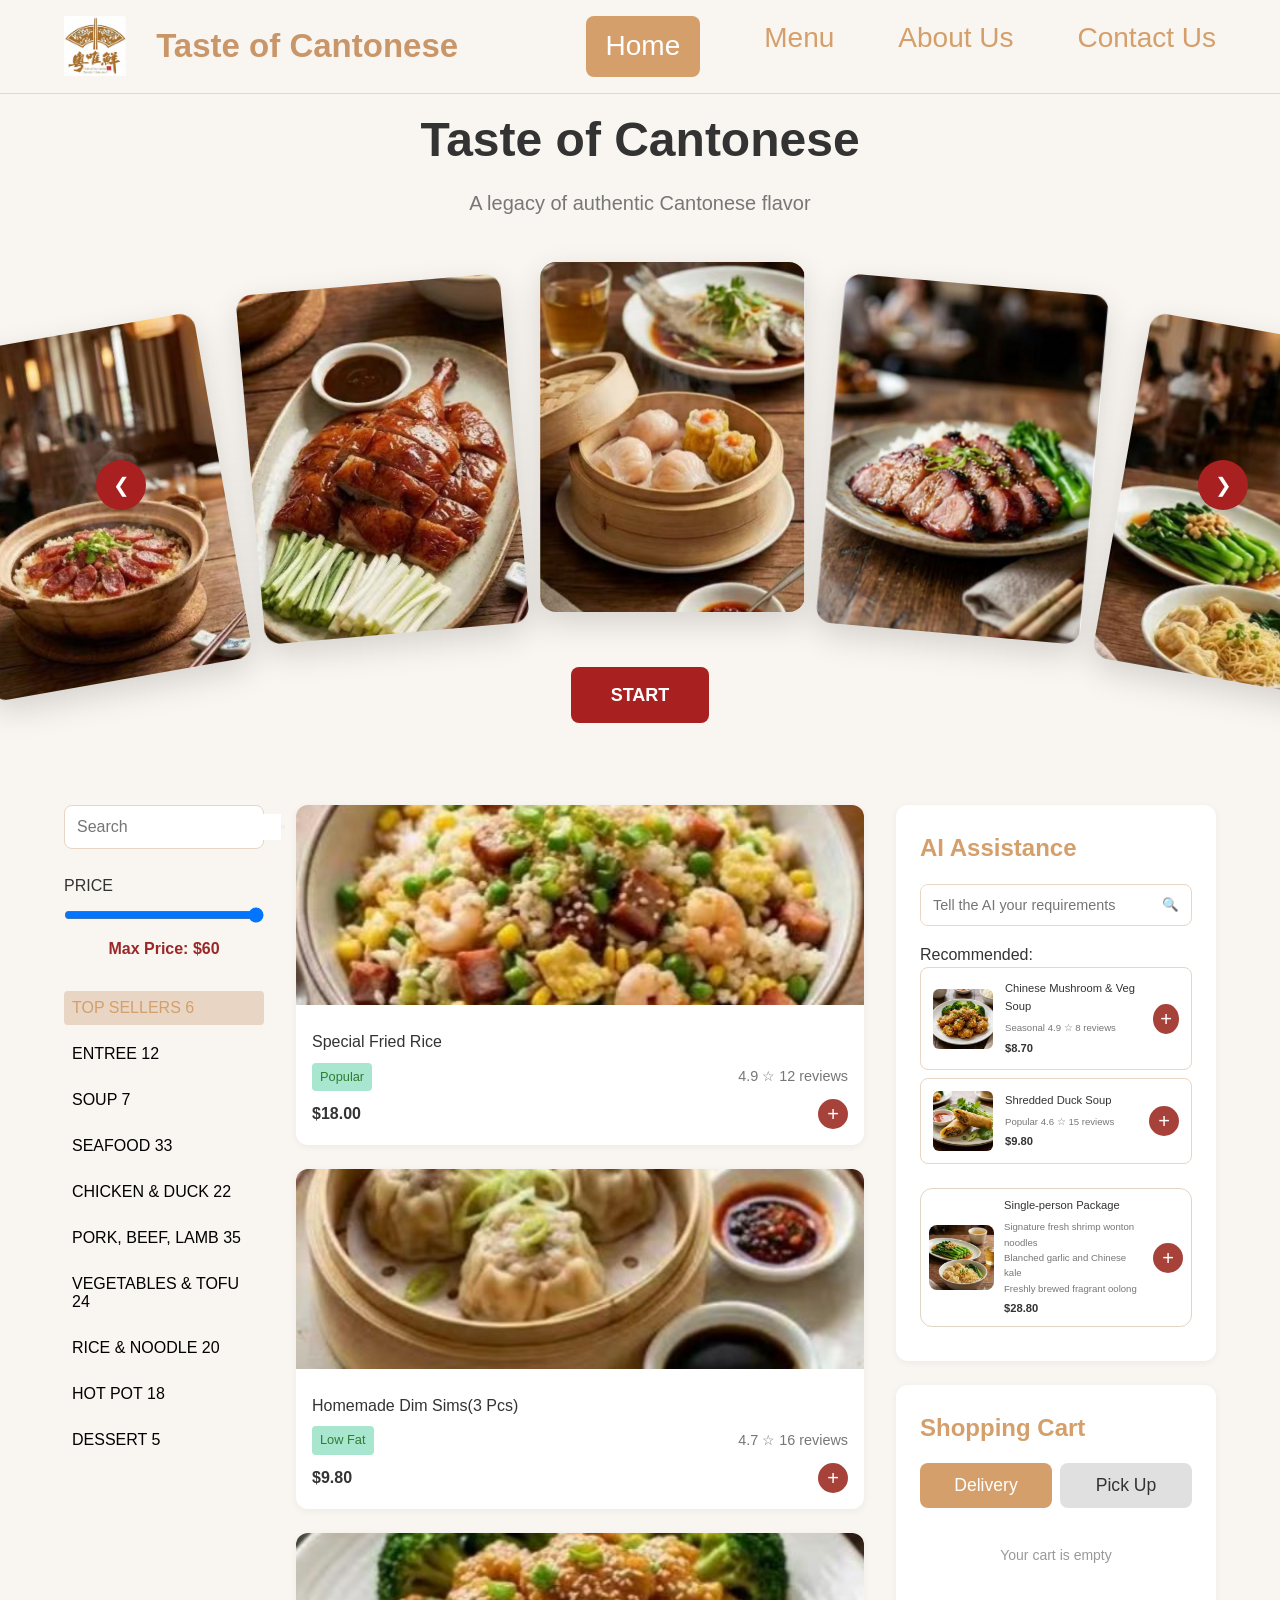
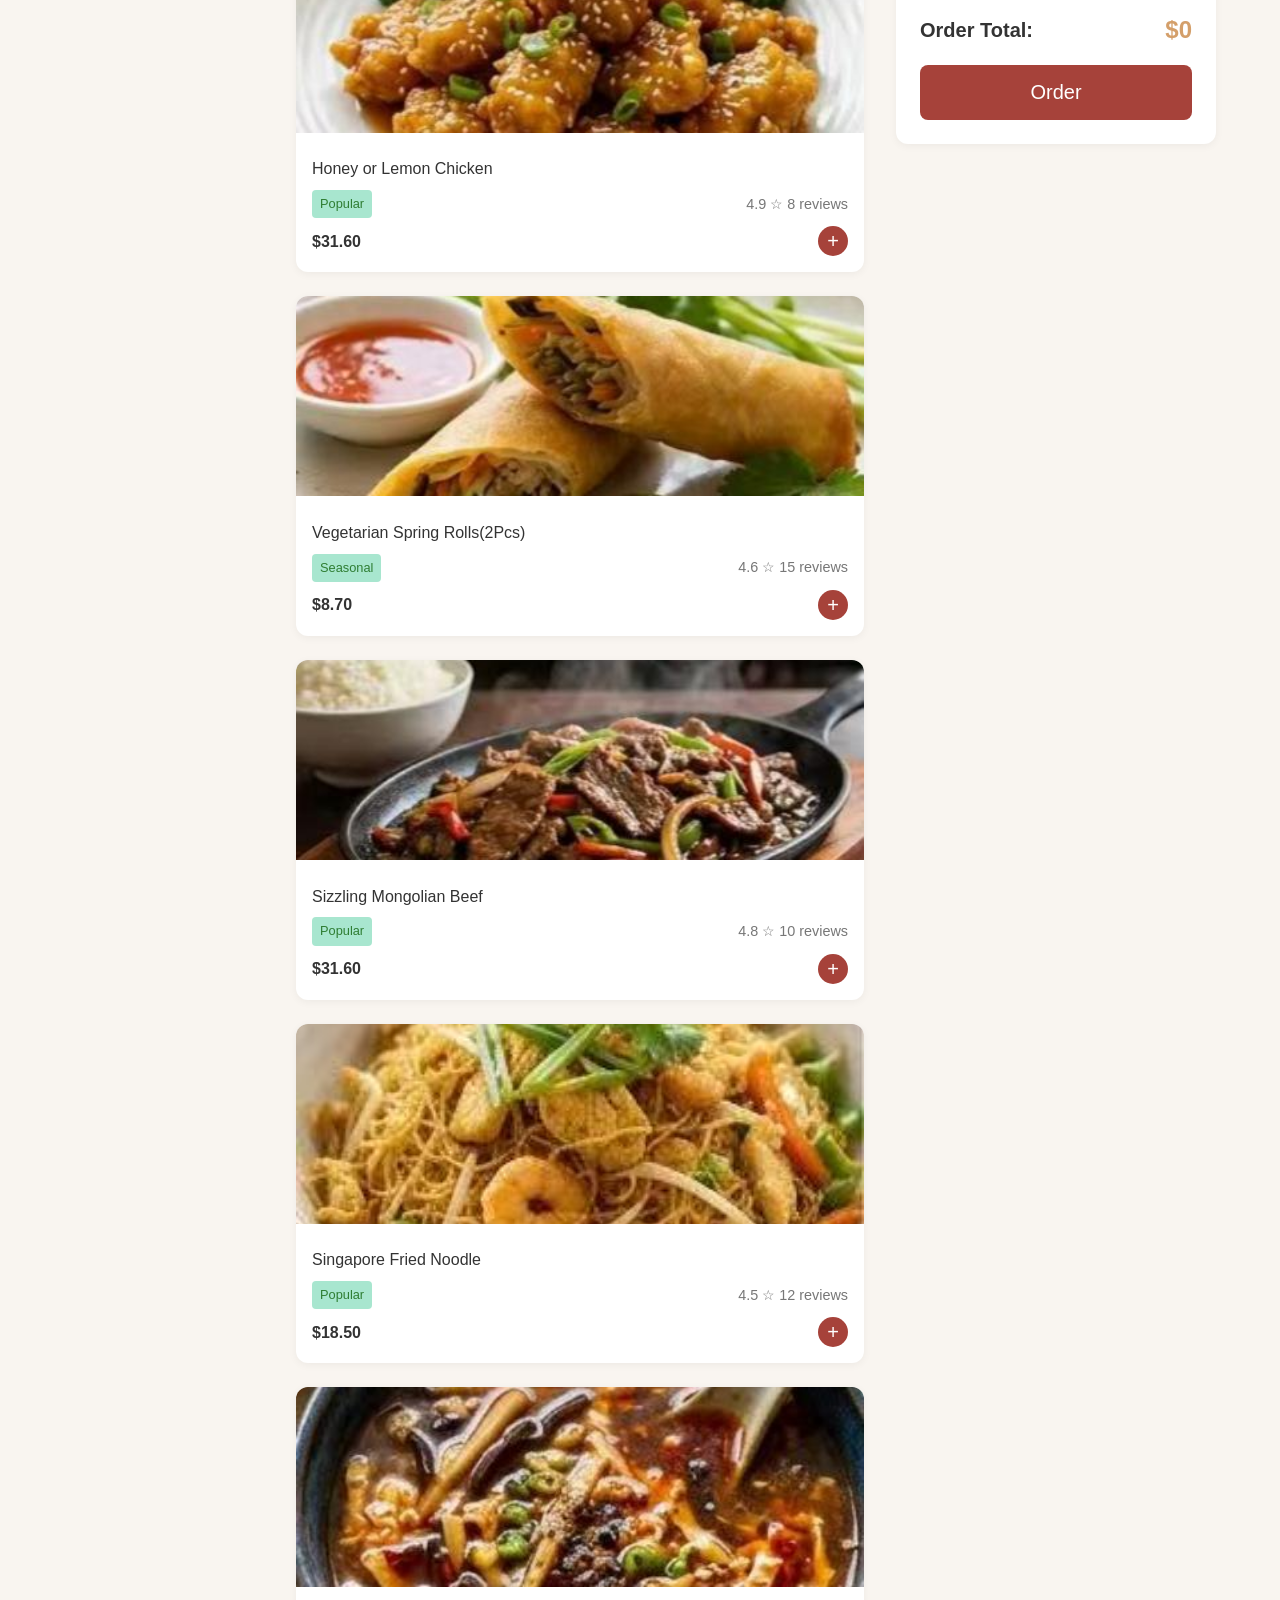
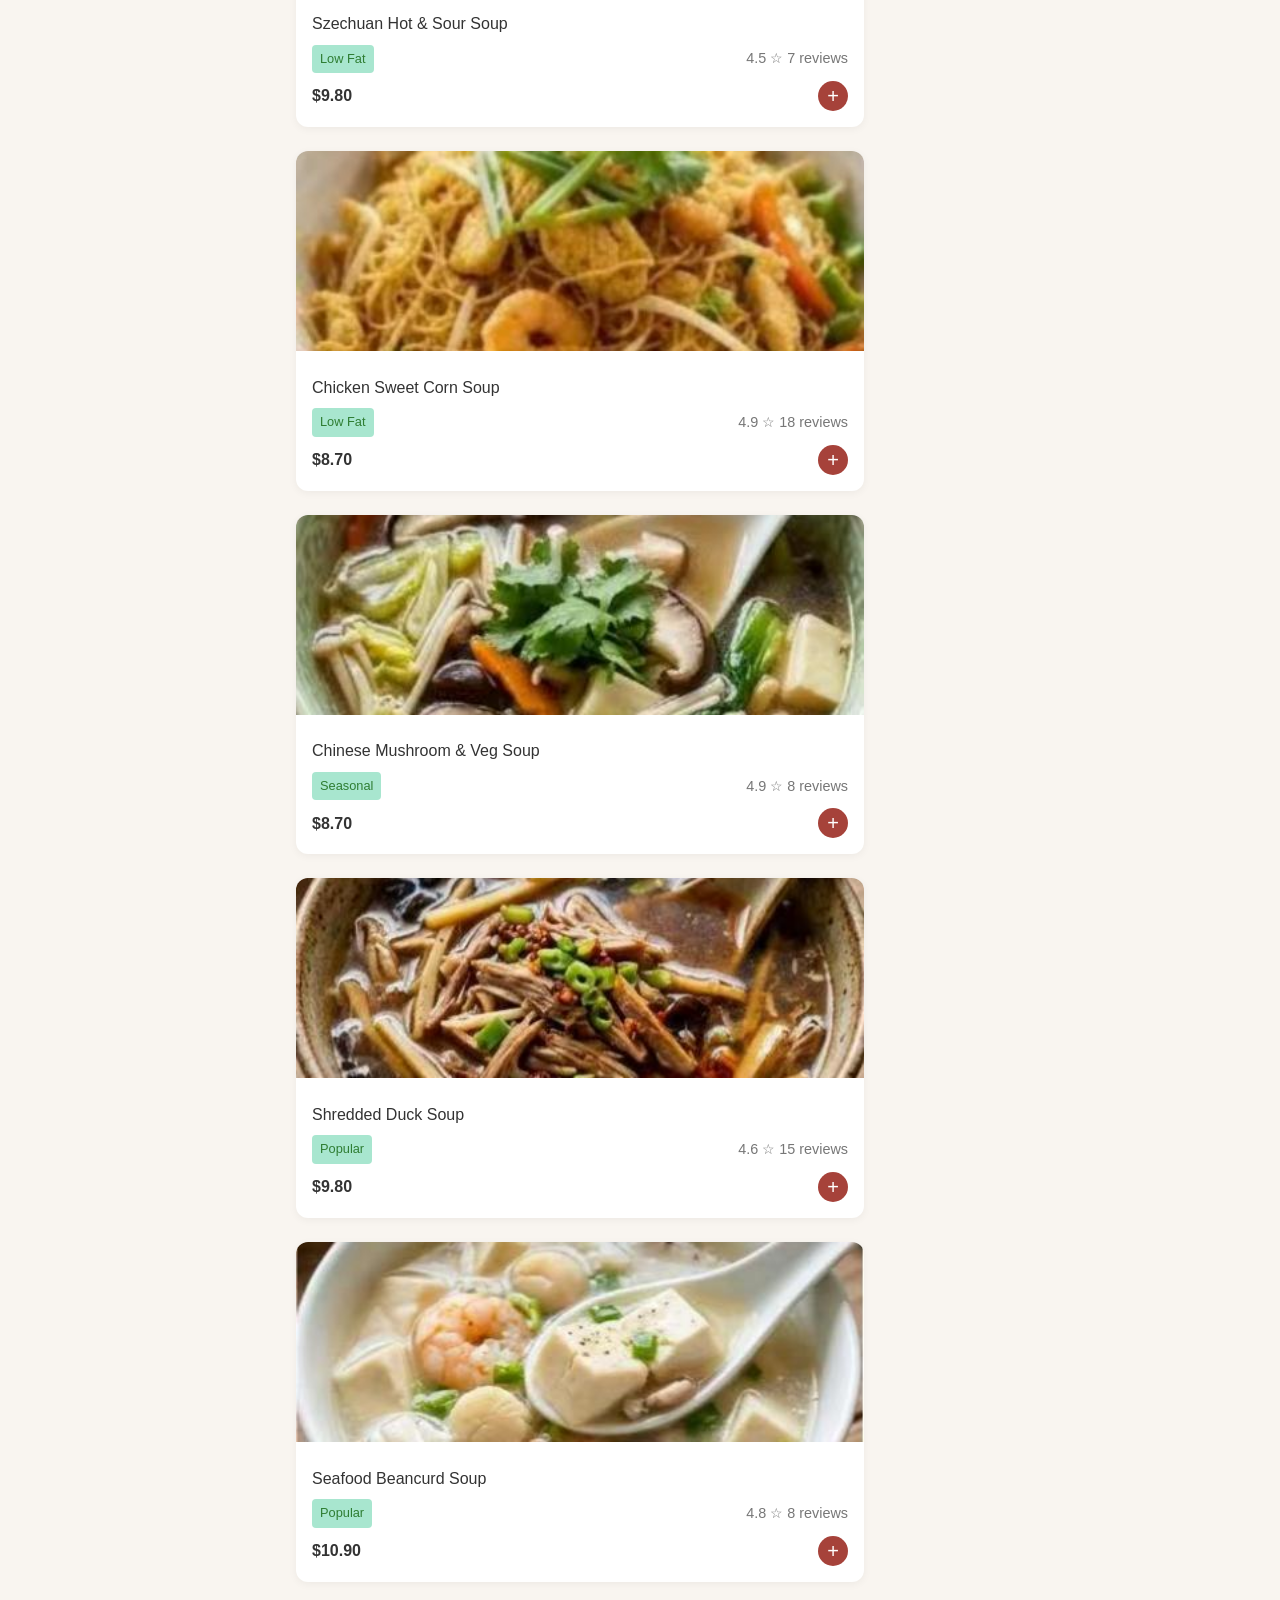
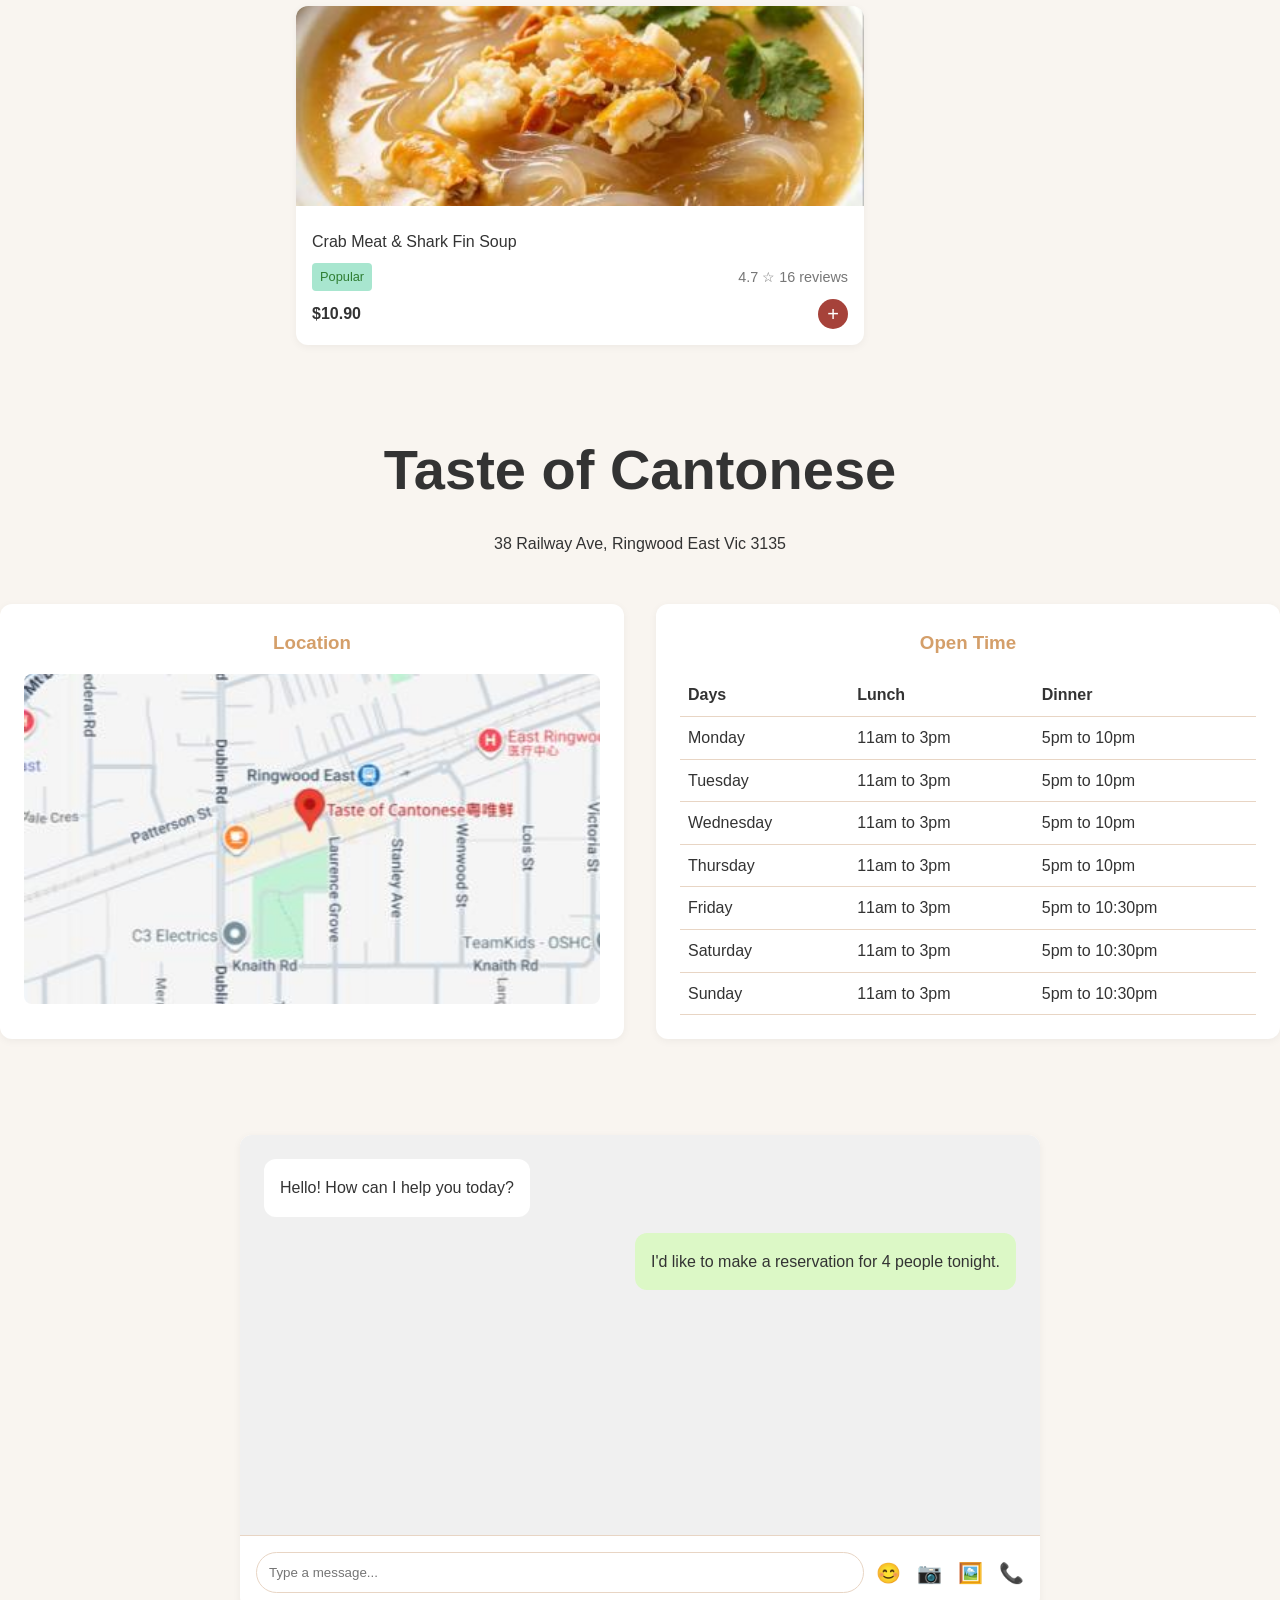
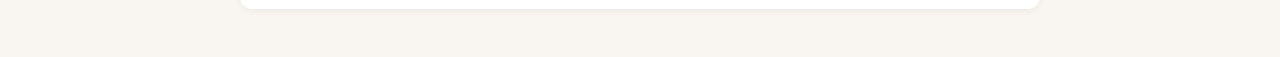
==== commit f07db163: "add js of the price slider" ====
--- a/my-first-website/index.html
+++ b/my-first-website/index.html
@@ -65,10 +65,7 @@
             <div class="price-filter">
                 <label>PRICE</label>
                 <input type="range" min="0" max="60" value="60" class="price-slider">
-                <div class="price-range">
-                    <span>$0</span>
-                    <span>$60</span>
-                </div>
+                <div class="current-price">Max Price: $<span id="priceValue">60</span></div>
             </div>
 
             <div class="category-list">
@@ -669,8 +666,11 @@
 
 // Quantity±
 window.changeQty = function (index, num) {
-    if (cart[index].qty + num < 1) return;
-    cart[index].qty += num;
+    if (cart[index].qty + num < 1) {
+        cart.splice(index, 1);
+    } else {
+        cart[index].qty += num;
+    }
     renderCart();
 };
 
@@ -808,6 +808,27 @@
     });
 });
 
+// Price slider interaction
+const priceSlider = document.querySelector('.price-slider');
+const priceDisplay = document.getElementById('priceValue');
+const allMenuCards = document.querySelectorAll('.menu-card');
+
+priceSlider.addEventListener('input', () => {
+  let maxPrice = parseInt(priceSlider.value);
+  priceDisplay.innerText = maxPrice;
+
+  allMenuCards.forEach(card => {
+    let priceText = card.querySelector('.price').innerText;
+    let itemPrice = parseFloat(priceText.replace('$',''));
+
+    if(itemPrice <= maxPrice){
+      card.style.display = 'block';
+    }else{
+      card.style.display = 'none';
+    }
+  });
+});
+
 window.onload = renderCart;
   </script>
 </body>
--- a/my-first-website/style.css
+++ b/my-first-website/style.css
@@ -268,6 +268,13 @@
     color: var(--text-light);
 }
 
+.current-price {
+  text-align: center;
+  margin: 5px 0;
+  font-weight: 600;
+  color: #992828;
+}
+
 .category-list {
     display: flex;
     flex-direction: column;
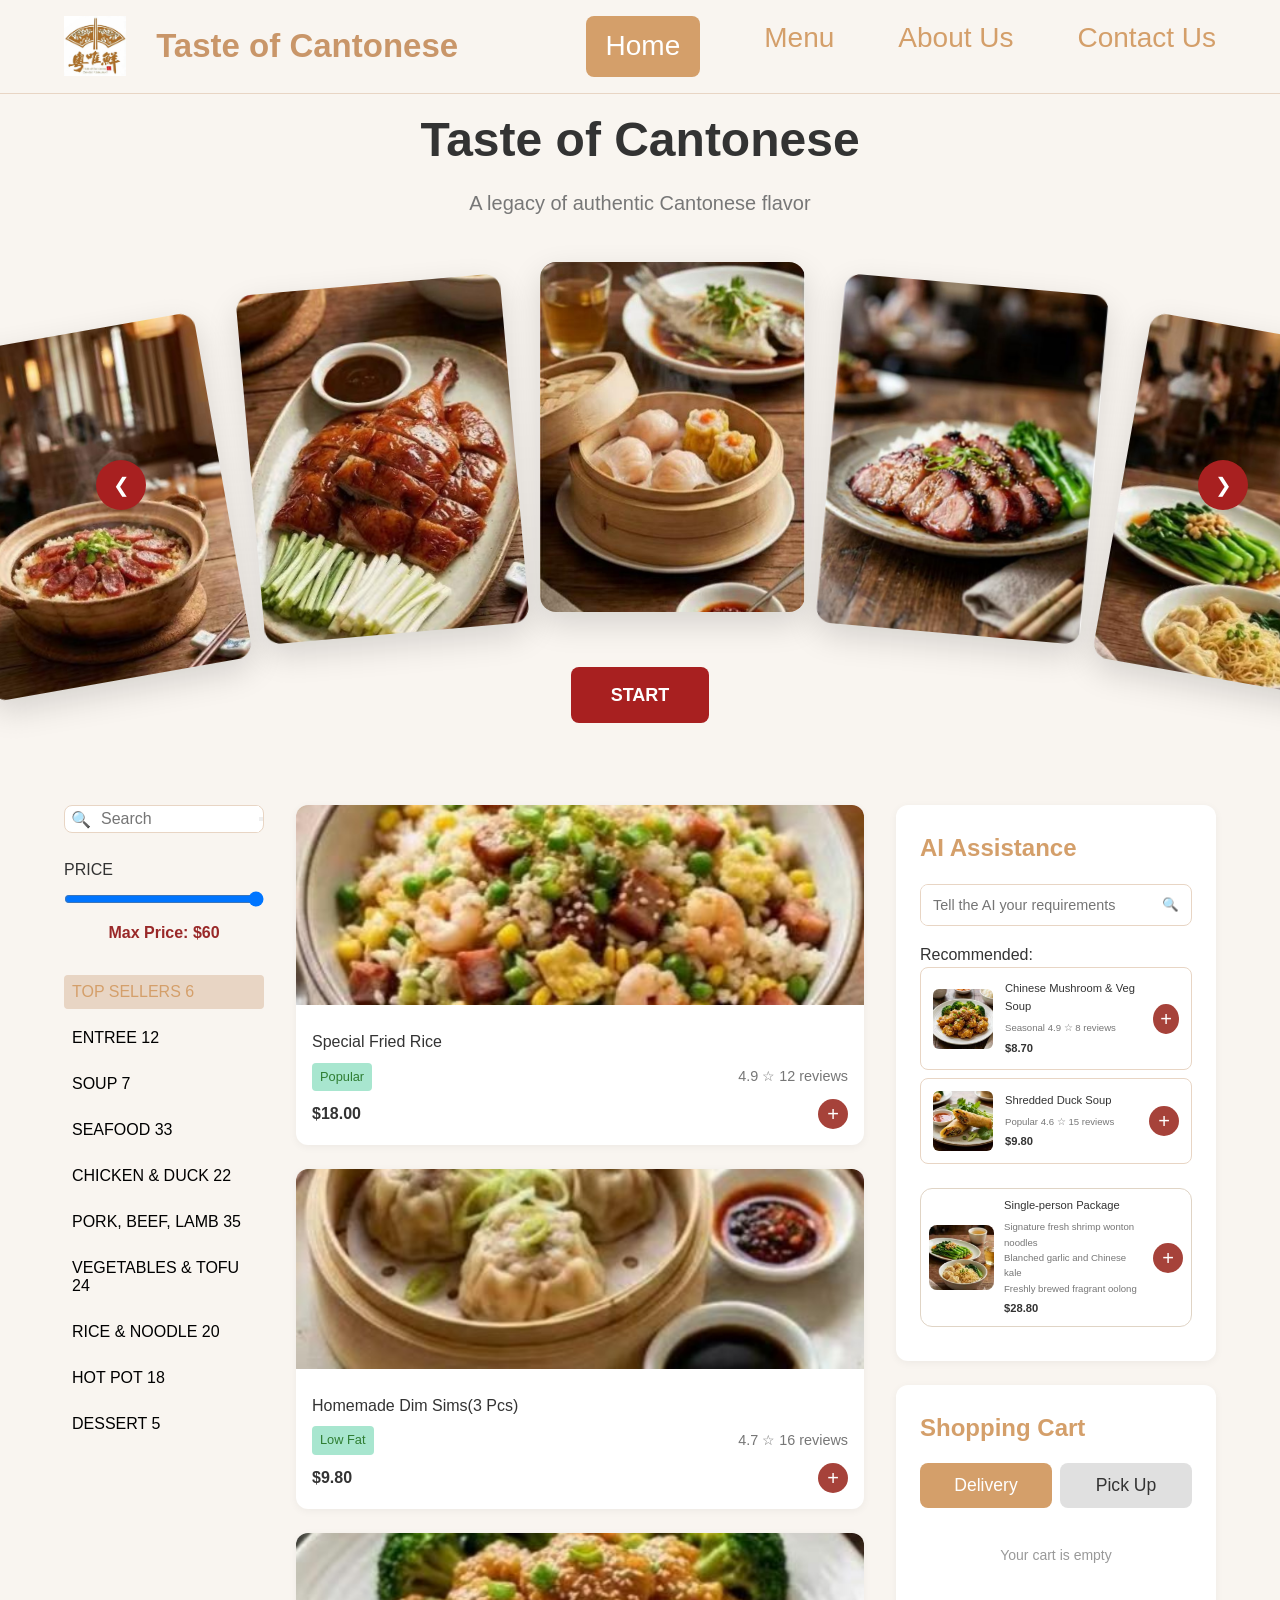
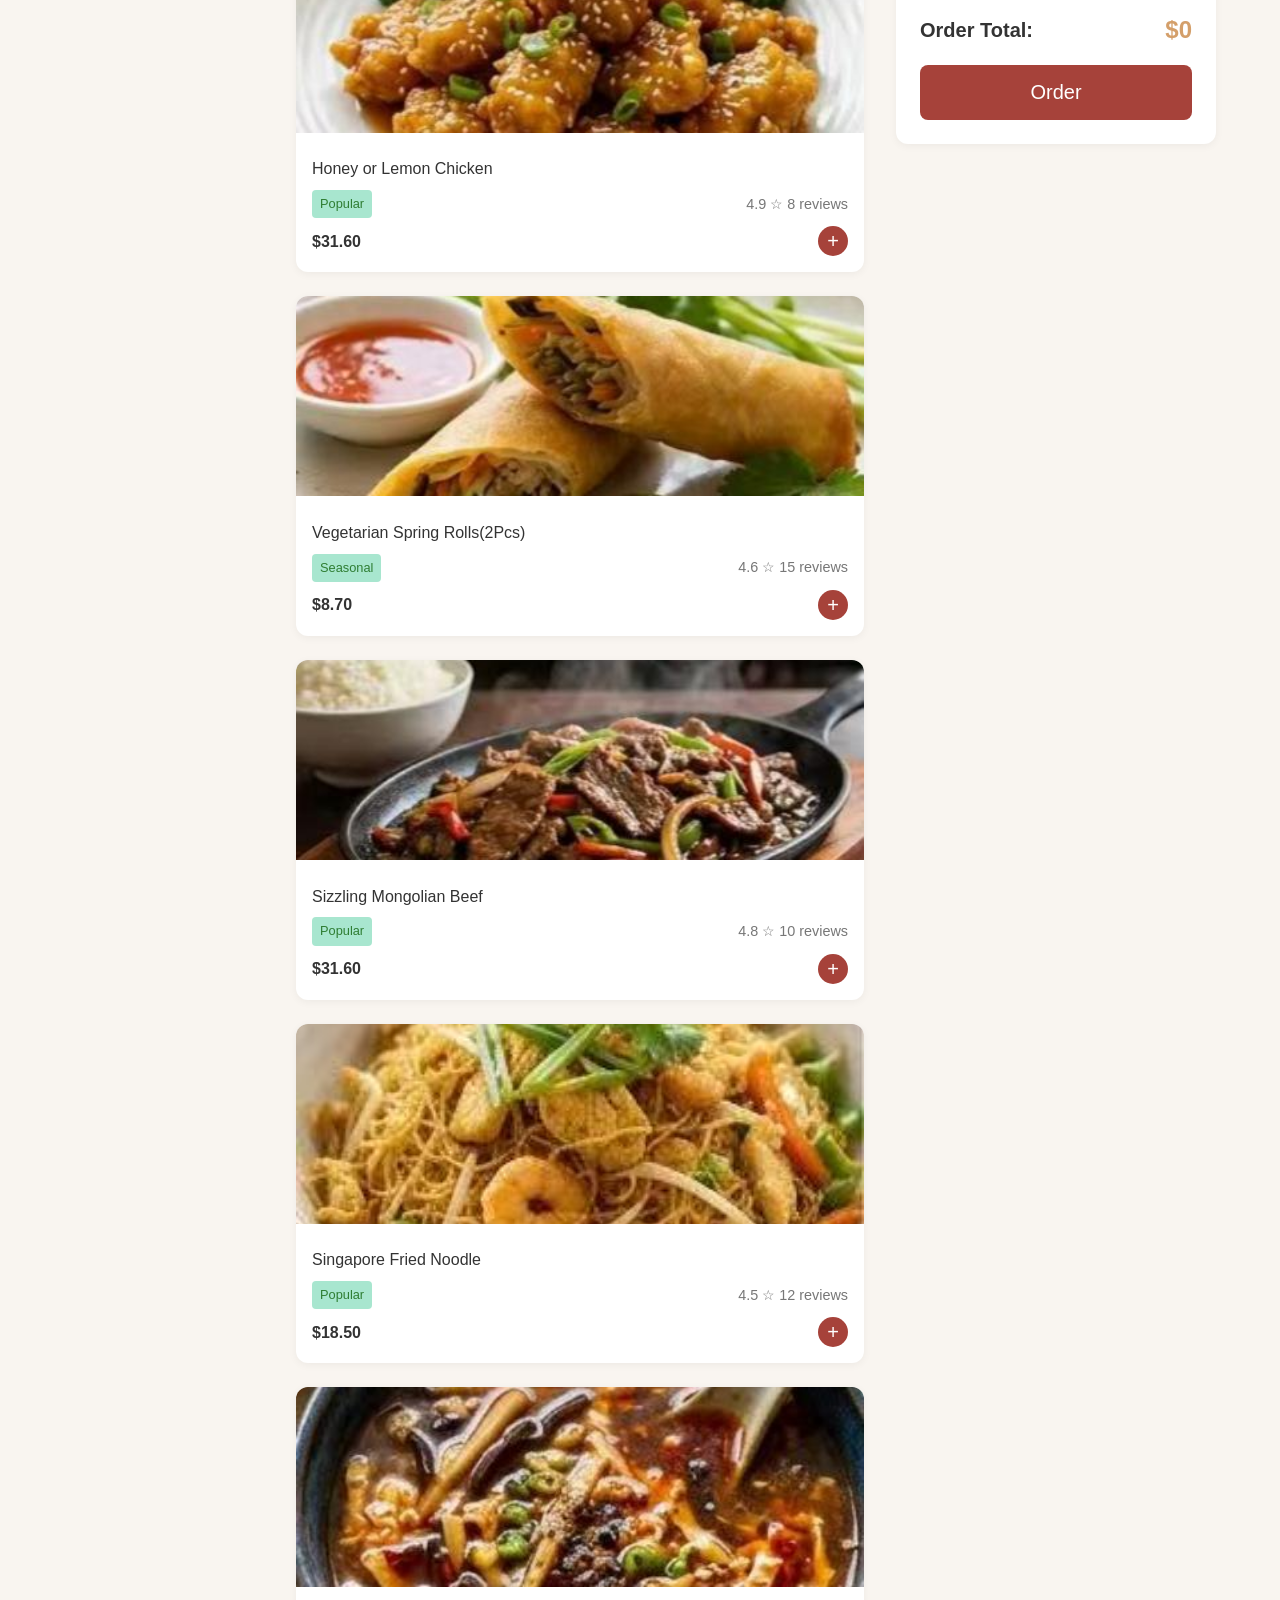
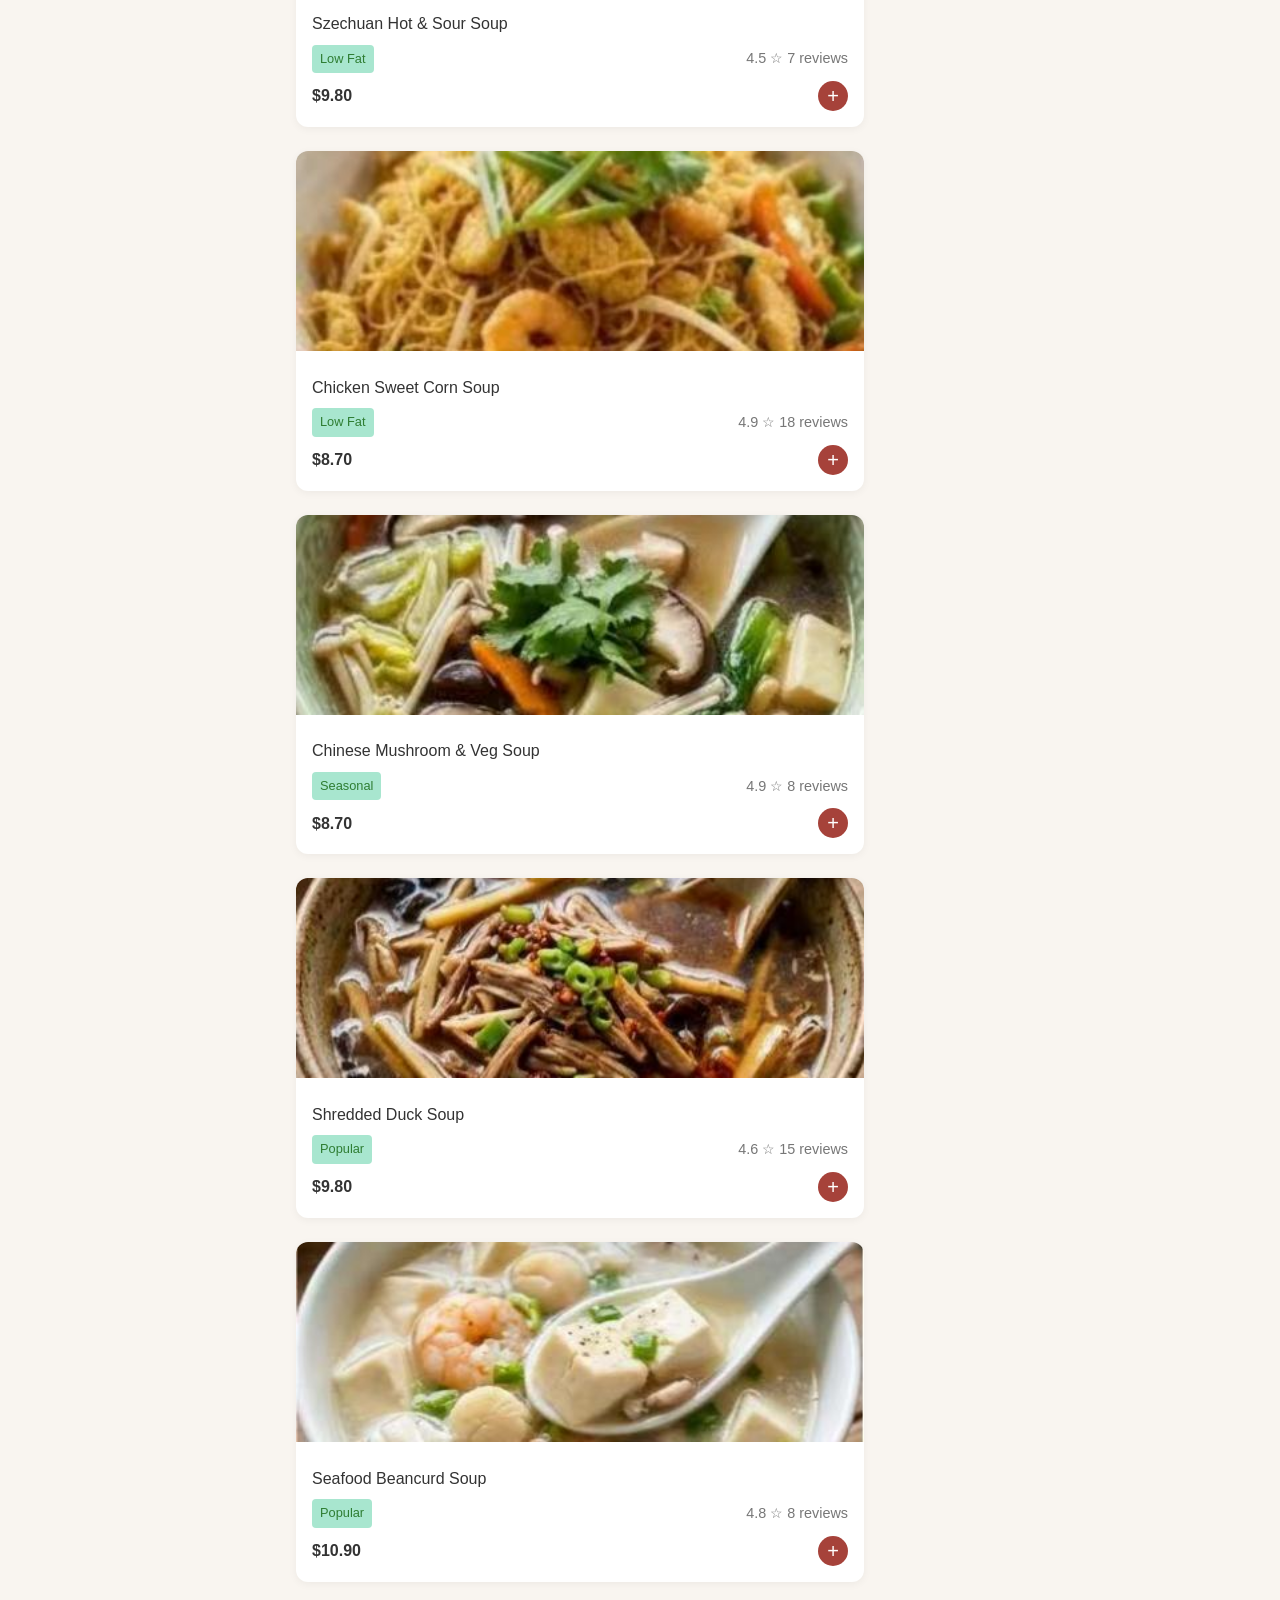
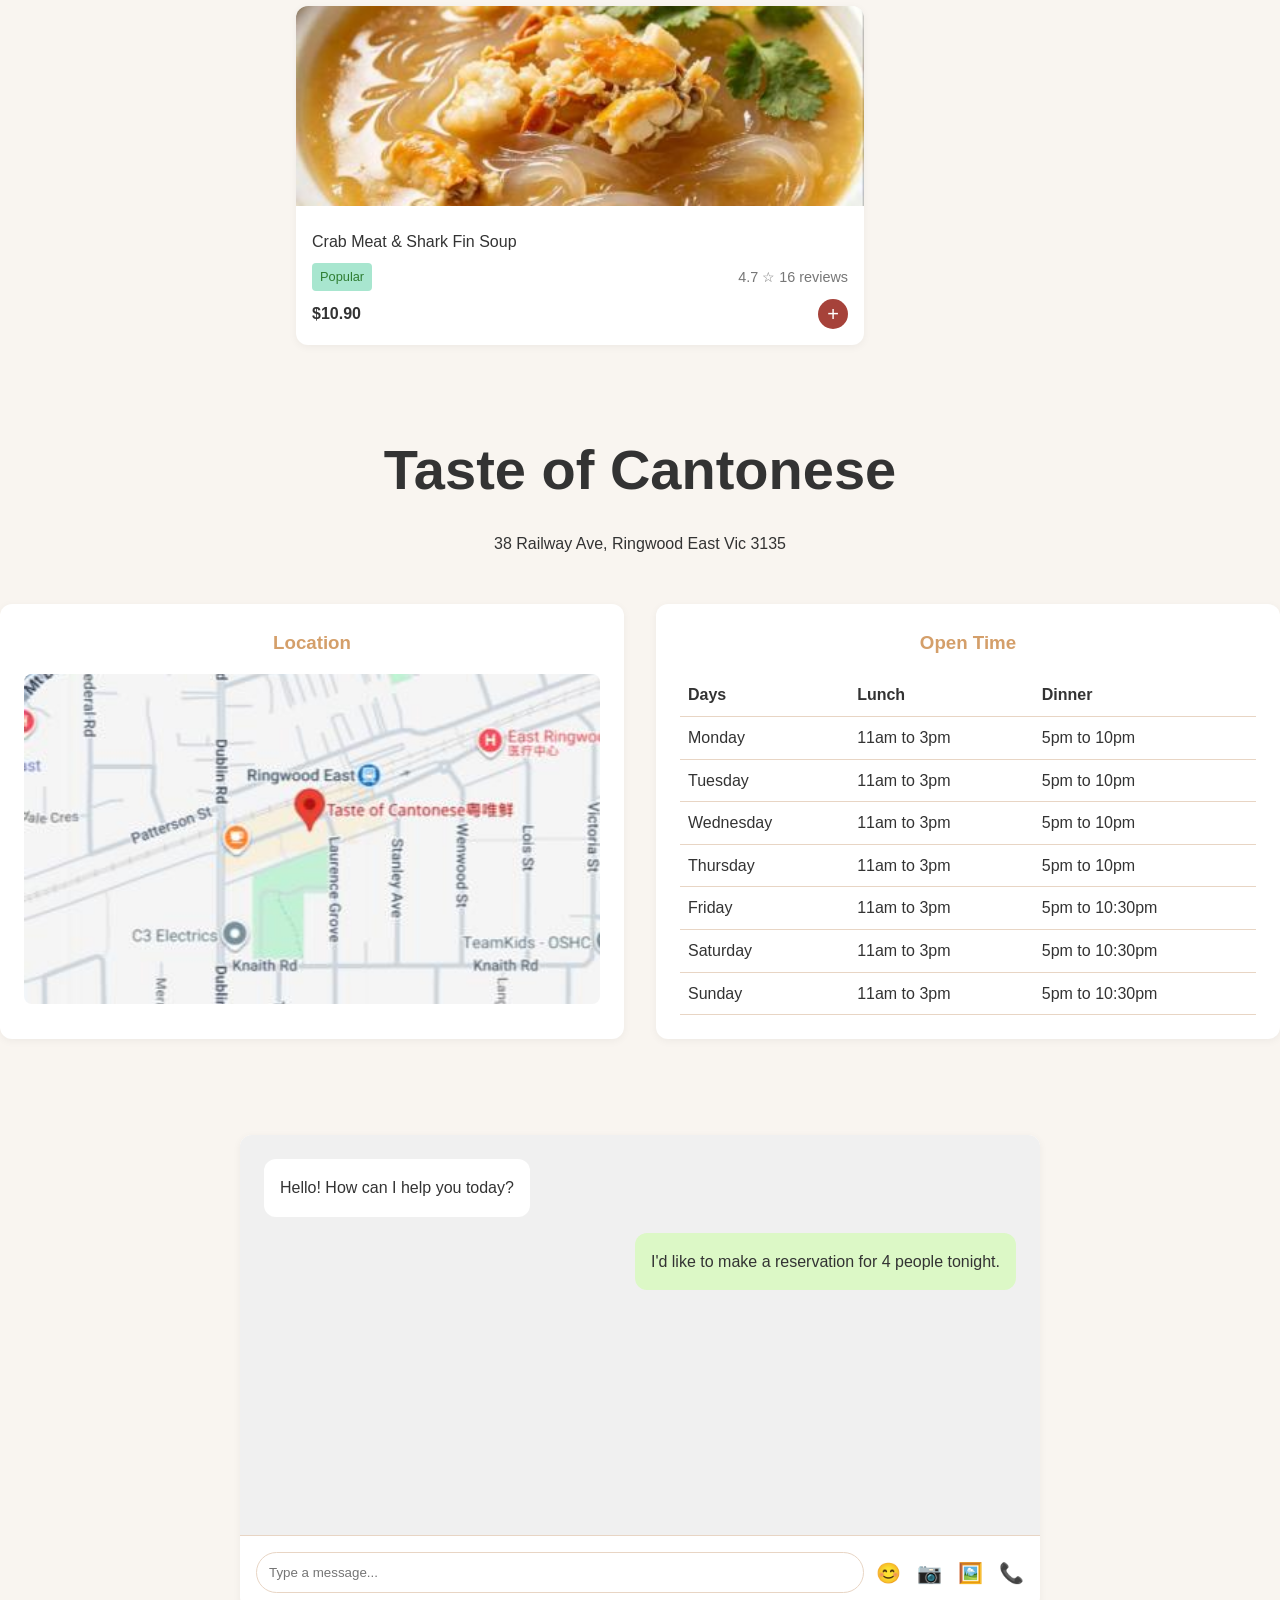
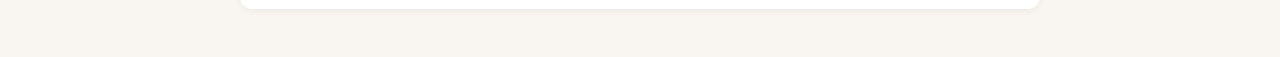
==== commit 0fa0ac07: "add js and css for search bar" ====
--- a/my-first-website/index.html
+++ b/my-first-website/index.html
@@ -58,7 +58,8 @@
         <!-- Sidebar Filters -->
         <div class="sidebar">
             <div class="search-bar">
-                <input type="text" placeholder="Search">
+                <span style="padding:0 6px; color:#777;">🔍</span>
+                <input type="text" placeholder="Search" id="searchInput">
                 <button type="submit"></button>
             </div>
 
@@ -829,6 +830,77 @@
   });
 });
 
+// ======================
+// 搜索框实时联想 + 过滤菜单
+// ======================
+const searchInput = document.getElementById('searchInput');
+const searchBar = document.querySelector('.search-bar');
+
+// 创建联想框
+const suggestBox = document.createElement('div');
+suggestBox.className = 'suggestion-box';
+searchBar.appendChild(suggestBox);
+
+// 获取所有菜名
+const dishNames = [];
+document.querySelectorAll('.card-title').forEach(el => {
+    dishNames.push(el.innerText.trim());
+});
+
+// 输入实时搜索
+searchInput.addEventListener('input', function () {
+    const key = this.value.trim().toLowerCase();
+    suggestBox.innerHTML = '';
+
+    if (!key) {
+        suggestBox.style.display = 'none';
+        document.querySelectorAll('.menu-card').forEach(c => c.style.display = 'block');
+        return;
+    }
+
+    // 匹配推荐
+    const matches = dishNames.filter(name => 
+        name.toLowerCase().includes(key)
+    );
+
+    // 显示联想词
+    if (matches.length > 0) {
+        suggestBox.style.display = 'block';
+        matches.forEach(word => {
+            const div = document.createElement('div');
+            div.className = 'suggest-item';
+            div.innerText = word;
+            div.onclick = () => {
+                searchInput.value = word;
+                suggestBox.style.display = 'none';
+                doSearch(word);
+            };
+            suggestBox.appendChild(div);
+        });
+    } else {
+        suggestBox.style.display = 'none';
+    }
+
+    // 过滤菜单
+    doSearch(key);
+});
+
+// 搜索函数
+function doSearch(keyword) {
+    const key = keyword.toLowerCase();
+    document.querySelectorAll('.menu-card').forEach(card => {
+        const name = card.querySelector('.card-title').innerText.toLowerCase();
+        card.style.display = name.includes(key) ? 'block' : 'none';
+    });
+}
+
+// 点击别处关闭联想
+document.addEventListener('click', (e) => {
+    if (!e.target.closest('.search-bar')) {
+        suggestBox.style.display = 'none';
+    }
+});
+
 window.onload = renderCart;
   </script>
 </body>
--- a/my-first-website/style.css
+++ b/my-first-website/style.css
@@ -234,8 +234,14 @@
     align-items: center;
     border: 1px solid var(--border-color);
     border-radius: 8px;
-    padding: 0.5rem;
     background-color: white;
+    position: relative;
+    z-index: 10;
+    padding: 0;
+    margin: 0;
+    width: 100%;
+    max-width: 100%;
+    box-sizing: border-box;
 }
 
 .search-bar input {
@@ -244,6 +250,33 @@
     flex: 1;
     padding: 0.25rem;
     font-size: 1rem;
+    margin: 0;
+    box-shadow: none;
+    outline: none;
+    width: 100%;
+}
+
+.suggestion-box {
+    position: absolute;
+    left: 0;
+    top: 100%;
+    width: 100%;
+    background: #fff;
+    border: 1px solid var(--border-color);
+    border-radius: 6px;
+    max-height: 200px;
+    overflow-y: auto;
+    z-index: 999;
+    display: none;
+}
+
+.suggest-item {
+    padding: 6px 10px;
+    cursor: pointer;
+    font-size: 0.9rem;
+}
+.suggest-item:hover {
+    background: var(--light-bg);
 }
 
 .price-filter {
@@ -311,6 +344,10 @@
     box-shadow: 0 2px 8px rgba(0,0,0,0.05);
     transition: transform 0.2s ease;
     cursor: pointer;
+    width: 100%;
+    max-width: unset;
+    height: fit-content;
+    min-height: unset;
 }
 
 .menu-card:hover {
